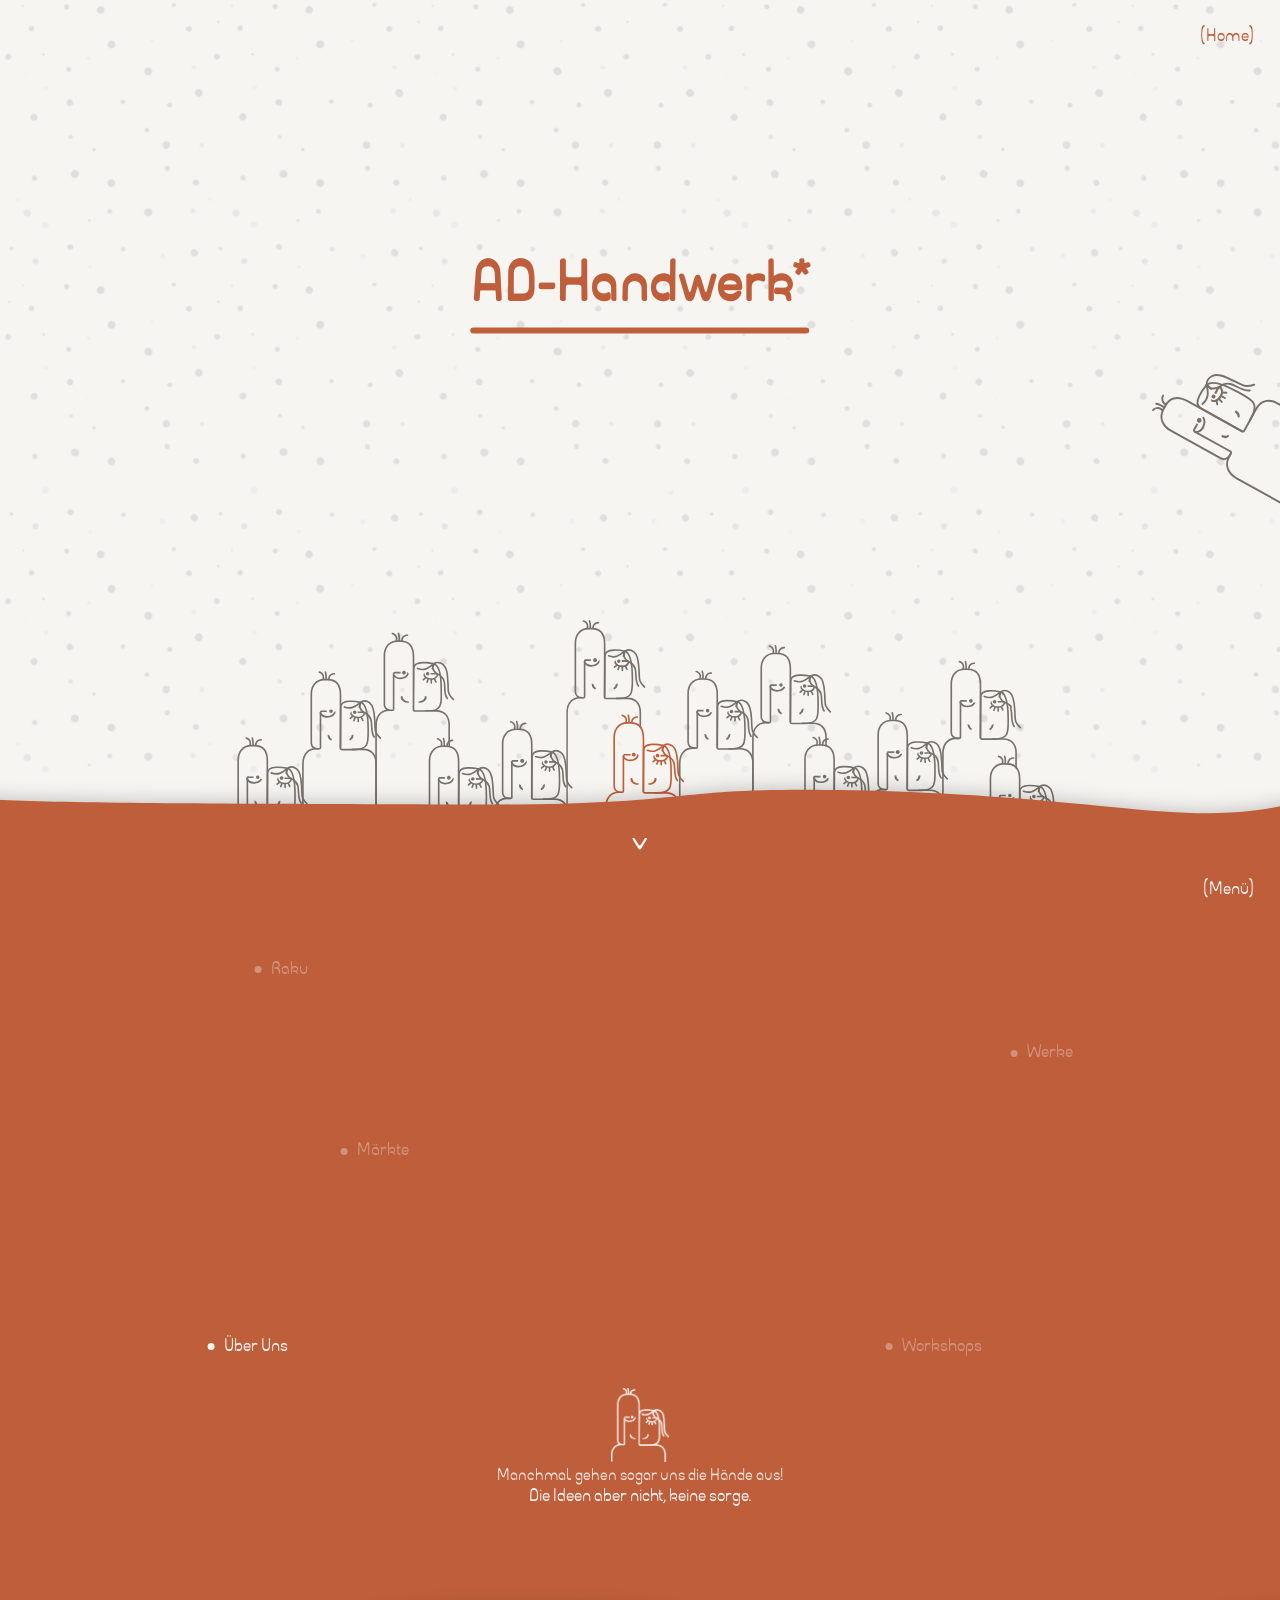
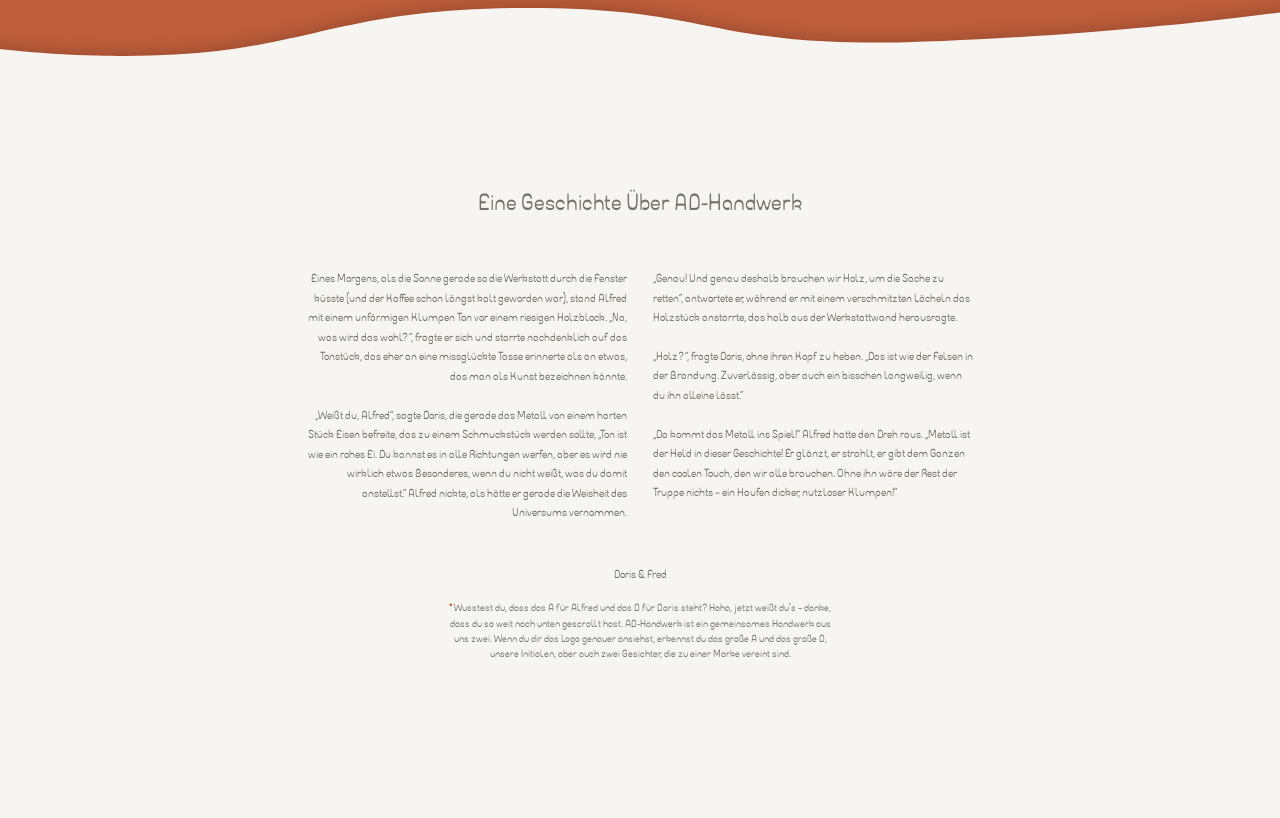
==== index.html @ 75bab9c9 "Add files via upload" ====
<!DOCTYPE html>
<html lang="de">
<head>
  <meta charset="UTF-8" />
  <meta name="viewport" content="width=device-width, initial-scale=1.0" />
  <title>AD-Handwerk</title>
  <link rel="stylesheet" href="css/style.css" />
  <script src="js/seitenuebergang.js"></script>
</head>
<body>

  <div class="dots"></div>

  <!-- ── Intro Animation ── -->
  <div id="intro" style="display:none">
    <div class="intro-wrap">
      <img class="intro-logo" src="media/ad_logo-ohne-schrift.png" alt="AD Logo" />
      <span class="intro-text">handwerk</span>
    </div>
  </div>

  <!-- ── Home Logo Gimmick ── -->
  <img src="media/ad_logo-animation-home.svg" alt="" class="home-logo-gimmick" />

  <!-- ── Startseite ── -->
  <div id="start" style="opacity:1;animation:none">
    <span class="start-nav-home">(Home)</span>
    <div class="start-title-wrap">
      <h1>AD-Handwerk*</h1>
      <div class="start-title-line"></div>
    </div>

    <!-- Terracotta Fläche -->
    <div class="home-klickmich-wrap">
      <span class="home-klickmich-label">Klick mich!</span>
      <img src="media/ad_grafik_burger_klick-mich.svg" alt="" class="home-klickmich" id="klickmich" />
    </div>

    <!-- ── Popup Blase ── -->
    <div class="home-popup" id="homePopup">
      <button class="home-popup-close" id="homePopupClose"><img src="media/ad_burger-menu-hover-circle.svg" alt="" class="back-hover-circle" /><img src="media/ad_button_close_kreuz.svg" alt="Schließen" /></button>
      <a href="media/Frankenmarkter_Adventmarkt_2026_Flyer.pdf" class="home-popup-link" target="_blank" rel="noopener" title="Einladungs-Flyer öffnen (PDF, 3,5 MB, neuer Tab)" aria-label="Nächster Markt, 27. bis 29. November 2026: Einladungs-Flyer als PDF in neuem Tab öffnen">
        <img src="media/ad_popup_blase_beige.svg" alt="" class="home-popup-blase" />
        <span class="home-popup-text">Juhu … nächster Markt!<br><span class="home-popup-date">27.–29. November 2026</span></span>
      </a>
    </div>

    <div class="start-surface">
      <div class="home-animation" id="homeAnimation">
        <img src="media/ad_home-animation_bewegung_links.svg" alt="" class="home-frame home-anim-links" loading="lazy" />
        <img src="media/ad_home-animation_still.svg" alt="" class="home-frame home-anim-still" loading="lazy" />
        <img src="media/ad_home-animation_bewegung_rechts.svg" alt="" class="home-frame home-anim-rechts" loading="lazy" />
      </div>
      <svg viewBox="-238.7 0 2201.4 1689.4" preserveAspectRatio="xMidYMax slice" xmlns="http://www.w3.org/2000/svg">
        <path d="M1859.33 1643.51C1802.07 1674.02 1783.36 1646.43 1533.49 1643.51C1275.14 1640.48 1336.75 1641.45 1072.52 1641.39C846.166 1641.34 851.464 1620.02 609.523 1622.7C431.181 1624.67 167.107 1653.37 167.107 1653.37C-57.5187 1664.56 -175.74 1686.62 -213.73 1641.39C-228.279 1624.07 -201.76 656.225 -192.203 603.623C-192.203 603.623 -180.03 536.622 -164.208 384.117C-149.319 240.611 -140.905 159.513 -158.609 115.11C-160.754 109.729 -170.194 87.5545 -160.008 63.1785C-158.059 58.5126 -149.992 39.2072 -128.295 28.9036C-96.4205 13.7669 -52.0489 26.0921 -41.0279 28.9036C-4.57553 38.2031 209.571 38.9116 637.863 40.3286C953.483 41.373 885.451 15.9268 1143.96 21.4986C1498.17 29.1328 1584.47 76.0105 1738.08 36.1743C1764.77 29.2543 1838.63 8.00976 1880.86 33.0585C1915.82 53.7957 1912.61 96.4752 1911.66 111.995C1896.23 363.894 2018.33 1558.8 1859.33 1643.51Z" fill="#BF5E3B"/>
      </svg>

    </div>

    <!-- Scroll-Pfeil -->
    <div class="scroll-arrow">
      <img src="media/ad_burger-menu-feil-grafik.svg" alt="" />
    </div>

    <!-- Menü Label -->
    <span class="start-nav-menu">(Menü)</span>

    <!-- Burger Menu Grafik auf Terracotta -->
    <div class="start-menu-grafik">
      <picture>
        <source media="(max-width: 768px)" srcset="media/ad_mobile_burger-menu-grafik.svg" />
        <img src="media/ad_burger-menu-grafik.svg" alt="" />
      </picture>
      <a class="menu-item menu-item-aus mi-raku" aria-disabled="true" style="left:12.7%;top:22.5%"><img class="menu-hover-circle" style="width:7vw!important;height:7vw!important" src="media/ad_burger-menu-hover-circle.svg" alt=""/><span class="menu-dot"></span>Raku</a>
      <a class="menu-item menu-item-aus mi-maerkte" aria-disabled="true" style="left:20.9%;top:58.5%"><img class="menu-hover-circle" style="width:9vw!important;height:9vw!important" src="media/ad_burger-menu-hover-circle.svg" alt=""/><span class="menu-dot"></span>Märkte</a>
      <a href="ueber-uns.html" class="menu-item menu-item-page mi-ueber" style="left:8.2%;top:97.3%"><img class="menu-hover-circle" style="width:10vw!important;height:10vw!important" src="media/ad_burger-menu-hover-circle.svg" alt=""/><span class="menu-dot"></span>Über Uns</a>
      <a class="menu-item menu-item-aus mi-werke" aria-disabled="true" style="left:84.7%;top:39.1%"><img class="menu-hover-circle" style="width:8.5vw!important;height:8.5vw!important" src="media/ad_burger-menu-hover-circle.svg" alt=""/><span class="menu-dot"></span>Werke</a>
      <a class="menu-item menu-item-aus mi-workshops" aria-disabled="true" style="left:72.8%;top:97.3%"><img class="menu-hover-circle" style="width:11vw!important;height:11vw!important" src="media/ad_burger-menu-hover-circle.svg" alt=""/><span class="menu-dot"></span>Workshops</a>
    </div>

    <!-- Logo + Text unter Grafik -->
    <div class="start-terra-text">
      <img class="start-terra-logo" src="media/ad_logo-ohne-schrift.png" alt="" />
      <p class="start-terra-sub">Manchmal gehen sogar uns die Hände aus!</p>
      <p class="start-terra-main">Die Ideen aber nicht, keine sorge.</p>
    </div>

    <!-- Scroll-Pfeil Beige -->
    <div class="scroll-arrow scroll-arrow-beige">
      <img src="media/ad_burger-menu-feil-grafik.svg" alt="" />
    </div>

    <!-- Storyboard Label -->
    <span class="start-nav-storyboard">(Storyboard)</span>

    <!-- Storyboard Inhalt -->
    <div class="start-storyboard">
      <h2 class="storyboard-title">Eine Geschichte<br class="mobile-br"> Über AD-Handwerk</h2>
      <div class="storyboard-columns">
        <div class="storyboard-col">
          <p>Eines Morgens, als die Sonne gerade so die Werkstatt durch die Fenster küsste (und der Kaffee schon längst kalt geworden war), stand Alfred mit einem unförmigen Klumpen Ton vor einem riesigen Holzblock. „Na, was wird das wohl?“, fragte er sich und starrte nachdenklich auf das Tonstück, das eher an eine missglückte Tasse erinnerte als an etwas, das man als Kunst bezeichnen könnte.</p>
          <p>„Weißt du, Alfred“, sagte Doris, die gerade das Metall von einem harten Stück Eisen befreite, das zu einem Schmuckstück werden sollte, „Ton ist wie ein rohes Ei. Du kannst es in alle Richtungen werfen, aber es wird nie wirklich etwas Besonderes, wenn du nicht weißt, was du damit anstellst.“ Alfred nickte, als hätte er gerade die Weisheit des Universums vernommen.</p>
        </div>
        <div class="storyboard-col">
          <p>„Genau! Und genau deshalb brauchen wir Holz, um die Sache zu retten“, antwortete er, während er mit einem verschmitzten Lächeln das Holzstück anstarrte, das halb aus der Werkstattwand herausragte.</p>
          <p>„Holz?“, fragte Doris, ohne ihren Kopf zu heben. „Das ist wie der Felsen in der Brandung. Zuverlässig, aber auch ein bisschen langweilig, wenn du ihn alleine lässt.“</p>
          <p>„Da kommt das Metall ins Spiel!“ Alfred hatte den Dreh raus. „Metall ist der Held in dieser Geschichte! Er glänzt, er strahlt, er gibt dem Ganzen den coolen Touch, den wir alle brauchen. Ohne ihn wäre der Rest der Truppe nichts – ein Haufen dicker, nutzloser Klumpen!“</p>
        </div>
      </div>
      <p class="storyboard-signature">Doris &amp; Fred</p>
      <p class="storyboard-fussnote"><span class="fussnote-stern">*</span> Wusstest du, dass das A für Alfred und das D für Doris steht? Haha, jetzt weißt du’s – danke, dass du so weit nach unten gescrollt hast. AD-Handwerk ist ein gemeinsames Handwerk aus uns zwei. Wenn du dir das Logo genauer ansiehst, erkennst du das große A und das große D, unsere Initialen, aber auch zwei Gesichter, die zu einer Marke vereint sind.</p>
    </div>

    <!-- Beige Fläche -->
    <div class="start-surface-beige">
      <svg viewBox="-501 0 2336 1508" preserveAspectRatio="xMidYMin slice" xmlns="http://www.w3.org/2000/svg">
        <path d="M-396.422 90.589C-335.605 17.6961 -307.98 83.5997 -42.6003 90.589C231.788 97.8158 242.047 28.4093 522.671 28.5512C763.075 28.6732 757.448 79.6102 1014.4 73.2183C1203.81 68.5064 1405.39 45.9219 1405.39 45.9219C1643.96 19.193 1764.95 -12.4248 1805.3 95.6434C1820.75 137.03 1815.45 174.996 1805.3 300.674L1775.57 1488L-429.127 1475.27C-429.127 1475.27 -565.28 292.976 -396.422 90.589Z" fill="#F7F5F2"/>
      </svg>
    </div>
  </div><!-- end #start -->

  <div id="impressum">
    <div class="impressum-content">
      <picture>
        <source media="(max-width: 768px)" srcset="media/ad_impressum-menu-background_beige.svg" />
        <img class="impressum-bg" src="media/ad_impressum-menu-background_ohne-filter.svg" alt="" />
      </picture>
      <button class="impressum-toggle" id="impressumToggle">
        <img src="media/ad_button_more_punkte.svg" alt="Mehr" />
      </button>

      <!-- Stufe 1: Nav-Links -->
      <div class="impressum-inner impressum-nav-view">
        <button class="impressum-close" id="impressumClose"><img src="media/ad_burger-menu-hover-circle.svg" alt="" class="back-hover-circle" /><img src="media/ad_button_close_kreuz.svg" alt="Schließen" /></button>
        <nav class="impressum-nav">
          <a href="#" id="openKontakt">Kontakt</a>
          <span class="impressum-sep">|</span>
          <a href="#" id="openImpressum">Impressum</a>
          <span class="impressum-sep">|</span>
          <a href="#" id="openRechtliches">Rechtliches</a>
        </nav>
      </div>

      <!-- Stufe 2: Vollständiges Impressum -->
      <div class="impressum-inner impressum-full-view" id="impressumFull">
        <div class="impressum-header">
          <button class="impressum-back" id="impressumBack2"><img src="media/ad_burger-menu-hover-circle.svg" alt="" class="back-hover-circle" /><img src="media/ad_button_back_pfeil.svg" alt="Zurück" /></button>
          <button class="impressum-close" id="impressumClose2"><img src="media/ad_burger-menu-hover-circle.svg" alt="" class="back-hover-circle" /><img src="media/ad_button_close_kreuz.svg" alt="Schließen" /></button>
        </div>
        <h3 class="impressum-heading">Impressum</h3>
        <div class="impressum-body">
          <p>AD-Handwerk</p>
          <p>Alfred Holzleitner<br>Kleingewerbe (freies Gewerbe)<br>Gewerbe: Handelsgewerbe mit Ausnahme der reglementierten Handelsgewerbe und Handelsagent</p>
          <p>Baumgarten 6, 4644 Scharnstein, Österreich<br>Telefon: +43 664 6112570<br>E-Mail: office@ad-handwerk.at<br>Website: www.ad-handwerk.at</p>
          <p>Mitglied der Wirtschaftskammer Oberösterreich<br>Gewerbebehörde: Bezirkshauptmannschaft Vöcklabruck<br>Anwendbare Rechtsvorschriften: Gewerbeordnung, einsehbar unter www.ris.bka.gv.at<br>Verantwortlich für den Inhalt: Alfred Holzleitner<br>Umsatzsteuerfrei aufgrund der Kleinunternehmerregelung (§ 6 Abs. 1 Z 27 UStG)</p>
          <p><strong>Offenlegung nach § 25 Mediengesetz</strong><br>Medieninhaber und Herausgeber: Alfred Holzleitner, Baumgarten 6, 4644 Scharnstein<br>Unternehmensgegenstand: Handelsgewerbe mit Ausnahme der reglementierten Handelsgewerbe und Handelsagent<br>Grundlegende Richtung: Information über das Angebot von AD-Handwerk (Objekte, Märkte und Termine)</p>
          <p><strong>Haftung für Links</strong><br>Diese Website enthält Links zu externen Seiten (zum Beispiel Google Maps oder Veranstalter von Märkten). Auf deren Inhalte haben wir keinen Einfluss und übernehmen dafür keine Verantwortung. Bei Bekanntwerden von Rechtsverletzungen entfernen wir solche Links umgehend.</p>
          <p>Grafik &amp; Design: Moritz Holzleitner<br>Umsetzung &amp; Web-Interface: Moritz Holzleitner<br>Schrift: AD-Unghia von Moritz Holzleitner</p>
          <p>© AD-Handwerk. Alle Rechte vorbehalten. Download, Weitergabe und Vervielfältigung der Inhalte, Grafiken und Schriften nur mit ausdrücklicher schriftlicher Genehmigung.</p>
        </div>
      </div>

      <!-- Stufe 4: Kontakt -->
      <div class="impressum-inner impressum-kontakt-view">
        <div class="impressum-header">
          <button class="impressum-back" id="impressumBack4"><img src="media/ad_burger-menu-hover-circle.svg" alt="" class="back-hover-circle" /><img src="media/ad_button_back_pfeil.svg" alt="Zurück" /></button>
          <button class="impressum-close" id="impressumClose4"><img src="media/ad_burger-menu-hover-circle.svg" alt="" class="back-hover-circle" /><img src="media/ad_button_close_kreuz.svg" alt="Schließen" /></button>
        </div>
        <h3 class="impressum-heading">Kontakt</h3>
        <div class="impressum-body">
          <p>Du hast ein Auge auf unsere Objekte geworfen, möchtest etwas kaufen oder ein persönliches Unikat in Auftrag geben?</p>
          <p>Melde dich gerne per E-Mail oder Telefon bei uns. Wenn du persönlich vorbeikommen möchtest, vereinbare bitte vorab einen Termin mit uns. Alle nötigen Kontakt- und Standortinfos findest du direkt hier drunter.</p>
          <a href="mailto:office@ad-handwerk.at" class="kontakt-btn">office@ad-handwerk.at</a>
          <a href="tel:+436646112570" class="kontakt-btn">+43 664 6112570</a>
          <a href="https://maps.google.com/?q=Baumgarten+6,+4644+Scharnstein" target="_blank" class="kontakt-btn">Baumgarten 6, 4644 Scharnstein</a>
          <p>Wir freuen uns von dir zu hören.</p>
        </div>
      </div>

      <!-- Stufe 3: Rechtliches -->
      <div class="impressum-inner impressum-rechtliches-view" id="impressumRechtliches">
        <div class="impressum-header">
          <button class="impressum-back" id="impressumBack3"><img src="media/ad_burger-menu-hover-circle.svg" alt="" class="back-hover-circle" /><img src="media/ad_button_back_pfeil.svg" alt="Zurück" /></button>
          <button class="impressum-close" id="impressumClose3"><img src="media/ad_burger-menu-hover-circle.svg" alt="" class="back-hover-circle" /><img src="media/ad_button_close_kreuz.svg" alt="Schließen" /></button>
        </div>
        <h3 class="impressum-heading">Rechtliches</h3>
        <div class="impressum-body">
          <p><strong>1. Verantwortlicher</strong><br>Verantwortlich für die Verarbeitung deiner Daten auf dieser Website ist Alfred Holzleitner (AD-Handwerk), Baumgarten 6, 4644 Scharnstein, Österreich, E-Mail: office@ad-handwerk.at, Telefon: +43 664 6112570.</p>
          <p><strong>2. Allgemeines</strong><br>Der Schutz deiner persönlichen Daten ist uns ein Anliegen. Wir verarbeiten deine Daten ausschließlich auf Grundlage der gesetzlichen Bestimmungen (DSGVO, Datenschutzgesetz, Telekommunikationsgesetz 2021).</p>
          <p><strong>3. Kontakt mit uns</strong><br>Wenn du per E-Mail oder Telefon Kontakt mit uns aufnimmst, verarbeiten wir deine Angaben (zum Beispiel Name, Kontaktdaten und den Inhalt deiner Nachricht), um deine Anfrage zu beantworten und für mögliche Anschlussfragen. Rechtsgrundlage sind die Anbahnung und Erfüllung eines Vertrags (Art. 6 Abs. 1 lit. b DSGVO) sowie unser berechtigtes Interesse an einer Beantwortung (Art. 6 Abs. 1 lit. f DSGVO). Wir speichern die Daten, solange es zur Bearbeitung nötig ist, und darüber hinaus nur, soweit gesetzliche Aufbewahrungsfristen es verlangen. Wir geben deine Daten nicht weiter. Das E-Mail-Postfach betreibt die helloly GmbH, Rainerstraße 25, 4020 Linz, Österreich, als unser technischer Dienstleister.</p>
          <p><strong>4. Zugriffsdaten und Hosting</strong><br>Diese Website wird über GitHub Pages bereitgestellt (GitHub, Inc., 88 Colin P. Kelly Jr. Street, San Francisco, CA 94107, USA). Beim Aufruf der Website werden technisch bedingt Zugriffsdaten wie IP-Adresse, Datum und Uhrzeit, aufgerufene Seite und Browsertyp verarbeitet. Das dient dem sicheren und stabilen Betrieb der Website (berechtigtes Interesse, Art. 6 Abs. 1 lit. f DSGVO). Dabei können Daten in die USA übermittelt werden. Grundlage dafür sind die Datenschutzvereinbarungen von GitHub (Angemessenheitsbeschluss der EU-Kommission zum EU-US Data Privacy Framework beziehungsweise Standardvertragsklauseln). Domain und DNS-Dienst stellt die helloly GmbH, Linz, bereit.</p>
          <p><strong>5. Keine Cookies, kein Tracking</strong><br>Unsere Website verwendet keine Cookies und keine externen Analyse-, Werbe- oder Schriftdienste. Für den Seitenübergang wird kurzzeitig ein technisch notwendiger Wert im Browser (sessionStorage) abgelegt. Er enthält keine personenbezogenen Daten und wird beim Schließen des Tabs gelöscht.</p>
          <p><strong>6. Externe Links</strong><br>Wenn du auf einen Link zu einer externen Seite klickst (zum Beispiel Google Maps), verlässt du unsere Website. Für die Datenverarbeitung dort ist der jeweilige Anbieter verantwortlich.</p>
          <p><strong>7. Deine Rechte</strong><br>Dir stehen die Rechte auf Auskunft, Berichtigung, Löschung, Einschränkung der Verarbeitung, Datenübertragbarkeit, Widerspruch und, falls du eine Einwilligung erteilt hast, Widerruf zu. Bei Anliegen wende dich bitte an office@ad-handwerk.at. Außerdem hast du das Recht, dich bei der Datenschutzbehörde zu beschweren: Österreichische Datenschutzbehörde, Barichgasse 40–42, 1030 Wien, dsb@dsb.gv.at, www.dsb.gv.at.</p>
          <p>Stand: November 2026</p>
        </div>
      </div>
    </div>
  </div>

  <!-- ── 404 Overlay ── -->
  <div id="not-found-overlay">
    <div class="not-found-close-wrap">
      <button id="notFoundClose"><img src="media/ad_burger-menu-hover-circle.svg" alt="" class="back-hover-circle" /><img src="media/ad_button_close_kreuz.svg" alt="Schließen" /></button>
      <span class="not-found-close-label">Schließen</span>
    </div>
    <span class="not-found-nav-label">(404)</span>
    <div class="not-found-graphic-wrap">
      <img src="media/ad_logo-ohne-schrift.png" alt="AD Logo" class="not-found-graphic" />
      <span class="not-found-wordswap" id="notFoundWord">handwerk</span>
    </div>
    <p class="not-found-label">Diese Seite ist noch in Arbeit.</p>
    <p class="not-found-sub">Wie unsere Keramik braucht auch Gutes im Web manchmal etwas Zeit.<br>Wir formen, feilen und gestalten – bald ist alles bereit.</p>
  </div>

  <script src="js/main.js" defer></script>
</body>
</html>
---- css/style.css ----
@font-face {
  font-family: 'AD-Unghia';
  src: url('../fonts/AD-Unghia-Regular.otf') format('opentype');
  font-weight: 400;
}

:root {
  --beige: #F7F5F2;
  --terra: #BF5E3B;
  --braun: #34363a;
  --taupe: #77716b;
}

*, *::before, *::after { box-sizing: border-box; margin: 0; padding: 0; }

html {
  overflow-x: clip;
  scrollbar-width: none;
}

html::-webkit-scrollbar {
  display: none;
}

html, body {
  width: 100%;
  touch-action: pan-y;
  background: var(--beige);
  font-family: 'AD-Unghia', sans-serif;
}

body {
  overflow-x: clip;
}


/* ══════════ DOT BACKGROUND ══════════ */

.dots {
  position: absolute;
  top: -60px;
  left: -60px;
  right: -60px;
  height: calc(var(--terra-top) + 60px);
  background-image: url('../media/ad_point-background_4K-transparent.png');
  background-size: 50%;
  background-repeat: repeat;
  opacity: 0.3;
  pointer-events: none;
  z-index: 0;
}


/* ══════════ HOME LOGO GIMMICK ══════════ */

.home-logo-gimmick {
  position: absolute;
  top: calc(-2vw + 400px);
  right: -4vw;
  width: clamp(120px, 14vw, 245px);
  height: auto;
  z-index: 50;
  pointer-events: none;
  cursor: default;
  transform-origin: right center;
  animation: logo-wiggle 5s ease-in-out infinite;
  transition: opacity 0.4s ease, transform 0.4s ease;
}

.home-logo-gimmick.hidden {
  opacity: 0;
  pointer-events: none;
}

@keyframes logo-wiggle {
  0%   { transform: rotate(0deg); }
  10%  { transform: rotate(-2deg); }
  20%  { transform: rotate(0deg); }
  100% { transform: rotate(0deg); }
}


/* ══════════ INTRO ══════════ */

#intro {
  position: fixed;
  inset: 0;
  z-index: 10;
  display: flex;
  align-items: center;
  justify-content: center;
  pointer-events: none;
  animation: intro-fade 0.4s ease 3.3s forwards;
}

@keyframes intro-fade { to { opacity: 0; pointer-events: none; } }

.intro-wrap {
  position: relative;
  display: inline-block;
  animation: wrap-out 0.75s cubic-bezier(0.55, 0, 1, 0.45) 2.4s forwards;
}

@keyframes wrap-out { to { transform: translateY(60vh); opacity: 0; } }

.intro-logo {
  display: block;
  width: clamp(70px, 8vw, 110px);
  filter: brightness(0) saturate(100%) invert(40%) sepia(50%) saturate(700%) hue-rotate(338deg) brightness(95%);
  transform: translate(3px, -110vh);
  animation: logo-in 0.9s cubic-bezier(0.22, 1, 0.36, 1) 0.1s forwards;
}

@keyframes logo-in { to { transform: translate(3px, 0); } }

.intro-text {
  position: absolute;
  bottom: calc(-2% - 2px);
  left: 0;
  right: 0;
  text-align: center;
  transform: translateY(110vh);
  white-space: nowrap;
  font-family: 'AD-Unghia', sans-serif;
  font-size: clamp(0.9rem, 1.9vw, 1.4rem);
  color: var(--terra);
  letter-spacing: -0.025em;
  animation: text-in 0.9s cubic-bezier(0.22, 1, 0.36, 1) 0.1s forwards;
}

@keyframes text-in { to { transform: translateY(0); } }


/* ══════════ STARTSEITE ══════════ */

#start {
  position: relative;
  z-index: 5;
  opacity: 0;
  min-height: 220vw;
  touch-action: pan-y;
  animation: start-in 0.8s ease 3.0s forwards;
}

@keyframes start-in { to { opacity: 1; } }

.start-nav-home {
  position: absolute;
  top: 2vw;
  right: 2vw;
  font-family: 'AD-Unghia', sans-serif;
  font-size: 1.4vw;
  color: var(--terra);
  text-decoration: none;
  letter-spacing: 0.01em;
  pointer-events: none;
}

.start-nav-menu {
  position: absolute;
  top: calc(var(--terra-top) + 9vw - 10px);
  right: 2vw;
  font-family: 'AD-Unghia', sans-serif;
  font-size: 1.4vw;
  color: #F7F5F2;
  letter-spacing: 0.01em;
  z-index: 5;
  cursor: pointer;
}

.start-title-wrap {
  position: absolute;
  top: var(--title-top);
  left: 50%;
  transform: translate(-50%, -50%);
  text-align: center;
}

.start-title-wrap h1 {
  font-family: 'AD-Unghia', sans-serif;
  font-size: clamp(1.8rem, 5vw, 3.5rem);
  color: var(--terra);
  letter-spacing: 0.02em;
  white-space: nowrap;
}

.start-title-line {
  margin-top: 6px;
  height: 6px;
  background: var(--terra);
  width: 100%;
  border-radius: 999px;
}

/* ── Figuren-Animation ── */

.home-animation {
  position: absolute;
  bottom: calc(96% - 88px);
  left: calc(52% - 2.2vw);
  transform: translateX(-50%);
  width: clamp(50%, 55vw, 65%);
  pointer-events: none;
  z-index: 1;
}

.home-frame {
  position: absolute;
  bottom: 0;
  left: 0;
  width: 100%;
  height: auto;
  pointer-events: none;
}

.home-anim-still {
  position: relative;
  display: block;
}

.home-anim-links {
  animation: anim-links 12s linear infinite;
}

.home-anim-rechts {
  animation: anim-rechts 12s linear infinite;
}

@keyframes anim-links {
  0%    { transform: translateY(0); animation-timing-function: cubic-bezier(0.34, 1.8, 0.64, 1); }
  3%    { transform: translateY(-2%); animation-timing-function: linear; }
  50%   { transform: translateY(-2%); animation-timing-function: cubic-bezier(0.34, 1.8, 0.64, 1); }
  53%   { transform: translateY(0); animation-timing-function: linear; }
  100%  { transform: translateY(0); }
}

@keyframes anim-rechts {
  0%    { transform: translateY(0); animation-timing-function: linear; }
  25%   { transform: translateY(0); animation-timing-function: cubic-bezier(0.34, 1.8, 0.64, 1); }
  28%   { transform: translateY(2%); animation-timing-function: linear; }
  75%   { transform: translateY(2%); animation-timing-function: cubic-bezier(0.34, 1.8, 0.64, 1); }
  78%   { transform: translateY(0); animation-timing-function: linear; }
  100%  { transform: translateY(0); }
}

.home-popup {
  position: fixed;
  top: -3vw;
  left: 2vw;
  z-index: 10;
  opacity: 0;
  transform: translateY(-30px);
  transition: opacity 0.5s ease, transform 0.5s cubic-bezier(0.22, 1, 0.36, 1);
  pointer-events: none;
}

.home-popup.visible {
  opacity: 1;
  transform: translateY(0);
  pointer-events: all;
}

.home-popup-link {
  display: block;
  text-decoration: none;
  cursor: pointer;
}

.home-popup-blase {
  width: clamp(220px, 24.2vw, 418px);
  display: block;
  filter: drop-shadow(4px 6px 12px rgba(0,0,0,0.15));
}

.home-popup-text {
  position: absolute;
  top: calc(62% + 5px);
  left: calc(42% - 5px);
  width: 56%;
  font-family: 'AD-Unghia', sans-serif;
  font-size: 1vw;
  color: var(--taupe);
  line-height: 1.4;
  transition: opacity 0.2s ease;
}

.home-popup-link:hover .home-popup-date {
  text-decoration: underline;
  animation: pop 0.3s ease;
}

.home-popup-close {
  position: absolute;
  z-index: 2;
  top: 84%;
  left: 12%;
  right: auto;
  background: none;
  border: none;
  cursor: pointer;
  padding: 0.8vw;
  border-radius: 50%;
  display: flex;
  align-items: center;
  justify-content: center;
  transition: background 0.25s ease;
}

.home-popup-close img {
  width: clamp(10px, 0.8vw, 16px);
  height: auto;
  filter: invert(46%) sepia(8%) saturate(372%) hue-rotate(340deg) brightness(95%) contrast(87%);
  transition: filter 0.3s ease;
}

.home-popup.on-terra .home-popup-close img {
  filter: brightness(0) invert(1);
}


.home-popup-close:hover {
  background: var(--taupe);
  animation: pop 0.3s ease;
}

.home-popup-close:hover img {
  filter: brightness(0) invert(1);
}

.home-klickmich-wrap {
  position: absolute;
  top: calc(var(--terra-top) - 12vw);
  left: calc(50% - 4.75vw);
  transform: translateX(-50%);
  display: flex;
  align-items: center;
  gap: 0.8vw;
  z-index: 2;
  pointer-events: all;
  cursor: pointer;
  transition: transform 0.4s cubic-bezier(0.22, 1, 0.36, 1);
}

.home-klickmich-wrap:hover {
  transform: translateX(-50%) translateY(-20px);
  transition: transform 0.5s cubic-bezier(0.34, 1.8, 0.64, 1);
}

.home-klickmich {
  width: 9.2vw;
  height: auto;
  display: block;
}

.home-klickmich-label {
  background: var(--beige);
  color: var(--terra);
  font-family: 'AD-Unghia', sans-serif;
  font-size: 1vw;
  padding: 0.4vw 1vw;
  border-radius: 999px;
  white-space: nowrap;
  opacity: 0;
  transform: translateX(10px);
  transition: opacity 0.3s ease, transform 0.3s ease;
  pointer-events: none;
  align-self: flex-start;
  margin-top: 1.5vw;
}

.home-klickmich-wrap:hover .home-klickmich-label {
  opacity: 1;
  transform: translateX(0);
}


/* terracotta: top wave just peeks at bottom of first viewport */
.start-surface {
  position: absolute;
  top: var(--terra-top);
  left: 50%;
  transform: translateX(-50%);
  width: 130%;
  pointer-events: none;
  z-index: 3;
}

.start-surface > svg {
  display: block;
  width: 100%;
  height: auto;
  position: relative;
  z-index: 1;
  filter: drop-shadow(0 0 10px rgba(0,0,0,0.25));
}

/* ── Scroll-Pfeil ── */

/* ── Back button hover circle ── */
.back-hover-circle {
  position: absolute;
  top: 50%;
  left: 50%;
  transform: translate(-50%, -50%) scale(0);
  width: clamp(28px, 2.2vw, 40px) !important;
  height: clamp(28px, 2.2vw, 40px) !important;
  pointer-events: none;
  opacity: 0;
  transition: transform 0.3s cubic-bezier(0.34, 1.56, 0.64, 1), opacity 0.2s ease;
  z-index: 0;
}

.page-back-btn:hover .back-hover-circle,
.kalender-back:hover .back-hover-circle,
.scroll-prompt:hover .back-hover-circle,
.impressum-close:hover .back-hover-circle,
.impressum-back:hover .back-hover-circle,
.person-close:hover .back-hover-circle {
  transform: translate(-50%, -50%) scale(1);
  opacity: 1;
}

/* ── Shared scroll prompt (text + bouncing arrow) ── */
.scroll-prompt {
  display: inline-flex;
  flex-direction: column;
  align-items: center;
  gap: 0.8vw;
  text-decoration: none;
  cursor: pointer;
  color: var(--terra);
}

.scroll-prompt-text {
  font-family: 'AD-Unghia', sans-serif;
  font-size: clamp(13px, 1.4vw, 22px);
  white-space: nowrap;
  text-align: center;
}

.scroll-prompt-arrow {
  display: block;
  width: auto;
  height: clamp(10px, 0.8vw, 16px);
  filter: brightness(0) saturate(100%) invert(40%) sepia(50%) saturate(700%) hue-rotate(338deg) brightness(95%);
  animation: arrow-bounce 1.8s ease-in-out infinite;
}

.scroll-arrow {
  position: absolute;
  top: calc(var(--terra-top) + 5vw);
  left: 50%;
  transform: translateX(-50%);
  width: clamp(14px, 1.2vw, 24px);
  cursor: pointer;
  z-index: 5;
  animation: arrow-bounce 1.8s ease-in-out infinite;
}

.scroll-arrow img {
  display: block;
  width: 100%;
  height: auto;
}

@keyframes arrow-bounce {
  0%   { transform: translateX(-50%) translateY(0); }
  50%  { transform: translateX(-50%) translateY(8px); }
  100% { transform: translateX(-50%) translateY(0); }
}


.scroll-arrow-beige {
  top: calc(var(--beige-top) + 3.5vw);
  filter: brightness(0) saturate(100%) invert(40%) sepia(50%) saturate(700%) hue-rotate(338deg) brightness(95%);
}

/* ── Burger Menu Grafik ── */

.start-menu-grafik {
  position: absolute;
  top: calc(var(--terra-top) + 4vw + 20px);
  left: 50%;
  transform: translateX(calc(-50% + 0.5vw));
  width: 82vw;
  aspect-ratio: 1588 / 763;
  z-index: 5;
  pointer-events: none;
}

.start-menu-grafik > img {
  pointer-events: none;
}

.menu-item {
  position: absolute;
  display: flex;
  align-items: center;
  gap: 0.5em;
  pointer-events: all;
  font-family: 'AD-Unghia', sans-serif;
  font-size: 1.4vw;
  color: #F7F5F2;
  white-space: nowrap;
  cursor: pointer;
  text-decoration: none;
  transition: color 0.3s ease;
  -webkit-tap-highlight-color: transparent;
}

.menu-item:hover {
  color: var(--terra);
}

.menu-hover-circle {
  position: absolute;
  top: 50%;
  left: 50%;
  transform: translate(-50%, -50%) scale(0);
  width: clamp(120px, 8vw, 180px) !important;
  height: clamp(120px, 8vw, 180px) !important;
  pointer-events: none;
  opacity: 0;
  transition: transform 0.3s cubic-bezier(0.34, 1.56, 0.64, 1), opacity 0.2s ease;
  z-index: -1;
}

.menu-item:hover .menu-hover-circle {
  transform: translate(-50%, -50%) scale(1);
  opacity: 1;
}

.menu-dot {
  display: inline-block;
  width: 7px;
  height: 7px;
  border-radius: 50%;
  background: currentColor;
  flex-shrink: 0;
  animation: dot-pulse 2s ease-in-out infinite;
}

.menu-item:hover .menu-dot {
  animation: none;
}

@keyframes dot-pulse {
  0%   { transform: scale(1);   filter: blur(0px); }
  50%  { transform: scale(1.6); filter: blur(2px); }
  100% { transform: scale(1);   filter: blur(0px); }
}

.start-menu-grafik img {
  display: block;
  width: 100%;
  height: auto;
}


/* ── Logo + Text auf Terracotta ── */

.start-terra-text {
  position: absolute;
  top: var(--text-top);
  left: 50%;
  transform: translateX(-50%);
  text-align: center;
  pointer-events: none;
  z-index: 4;
}

.start-terra-logo {
  display: block;
  width: 4.5vw;
  margin: 0 auto 0.4vw;
  filter: brightness(0) invert(1);
  opacity: 0.9;
}

.start-terra-sub {
  font-family: 'AD-Unghia', sans-serif;
  font-size: 1.3vw;
  color: #F7F5F2;
  opacity: 0.85;
  margin-bottom: 0;
  line-height: 1.1;
  white-space: nowrap;
}

.start-terra-main {
  font-family: 'AD-Unghia', sans-serif;
  font-size: 1.4vw;
  color: #F7F5F2;
  white-space: nowrap;
}


/* ── Impressum Overlay ── */

#impressum {
  position: fixed;
  bottom: 0;
  left: 50%;
  transform: translateX(-50%) translateY(100%);
  width: 115vw;
  z-index: 100;
  opacity: 0;
  pointer-events: none;
  transition: transform 0.6s cubic-bezier(0.22, 1, 0.36, 1), opacity 0s;
}

#impressum.visible {
  opacity: 1;
  pointer-events: all;
  animation: impressum-bounce 0.5s cubic-bezier(0.34, 1.56, 0.64, 1) forwards;
}

#impressum.visible.open,
#impressum.visible.full,
#impressum.visible.kontakt,
#impressum.visible.rechtliches {
  animation: impressum-open 0.55s cubic-bezier(0.22, 1, 0.36, 1) forwards;
}

@keyframes impressum-open {
  from { transform: translateX(-50%) translateY(100%); }
  to   { transform: translateX(-50%) translateY(0); }
}

@keyframes impressum-bounce {
  from { transform: translateX(-50%) translateY(100%); }
  to   { transform: translateX(-50%) translateY(calc(100% - var(--peek, 4vw))); }
}

.mobile-br { display: none; }

#impressum.open {
  transform: translateX(-50%) translateY(0);
}

.impressum-toggle {
  position: absolute;
  top: 18%;
  left: 50%;
  transform: translateX(-50%);
  background: none;
  border: none;
  cursor: pointer;
  padding: 0.4vw 1.2vw;
  border-radius: 999px;
  transition: all 0.25s ease;
  z-index: 2;
}

.impressum-toggle:hover {
  background: var(--beige);
  animation: pop-centered 0.3s ease;
}

.impressum-toggle:hover img {
  filter: brightness(0) saturate(100%) invert(40%) sepia(50%) saturate(700%) hue-rotate(338deg) brightness(95%);
}

.impressum-toggle img {
  display: block;
  width: clamp(20px, 1.6vw, 30px);
  margin: 0 auto;
}

#impressum.open .impressum-toggle { display: none; }

.impressum-nav-view .impressum-close,
.impressum-full-view .impressum-close {
  display: none;
}

#impressum.open .impressum-nav-view .impressum-close,
#impressum.full .impressum-full-view .impressum-close,
#impressum.rechtliches .impressum-rechtliches-view .impressum-close,
#impressum.kontakt .impressum-kontakt-view .impressum-close {
  display: block;
}

.impressum-content {
  position: relative;
  width: 100%;
  /* Schatten der Wellenkante soll oben überstehen (nicht abgeschnitten werden); unten wird wie bisher beschnitten */
  overflow: visible;
  clip-path: inset(-4vw 0 0 0);
  max-height: 12vw;
  transition: max-height 0.5s cubic-bezier(0.22, 1, 0.36, 1);
}

#impressum.full .impressum-content,
#impressum.rechtliches .impressum-content,
#impressum.kontakt .impressum-content { max-height: 42vw; }


.impressum-content picture { display: block; }

.impressum-bg {
  display: block;
  width: 100%;
  height: auto;
  /* Schatten per CSS statt als SVG-Filter: Safari rendert SVG-Filter im <img>
     nur in CSS-Pixel-Auflösung (verpixelt auf Retina). Wert ≈ Original
     (Weichzeichner 10 bei 1910 Breite) bei 115vw Bildbreite. */
  filter: drop-shadow(0 0 1.2vw rgba(0, 0, 0, 0.25));
}


.impressum-header {
  position: absolute;
  top: 4.5vw;
  left: 50%;
  transform: translateX(-50%);
  display: flex;
  gap: 0.5vw;
  z-index: 3;
}

.impressum-inner {
  position: absolute;
  top: 0;
  left: 0;
  right: 0;
  bottom: 0;
  display: flex;
  flex-direction: column;
  align-items: center;
  justify-content: center;
  gap: 1.5vw;
  padding-top: 3vw;
}

.impressum-close {
  position: relative;
  background: none;
  border: none;
  cursor: pointer;
  padding: 0.4vw;
  transition: background 0.25s ease;
  overflow: visible;
}

.impressum-close:hover {
  animation: pop 0.3s ease;
}

.impressum-close img {
  display: block;
  height: clamp(10px, 0.8vw, 16px);
  width: auto;
  transition: filter 0.25s ease;
}

.impressum-close:hover img:not(.back-hover-circle) {
  filter: brightness(0) saturate(100%) invert(40%) sepia(50%) saturate(700%) hue-rotate(338deg) brightness(95%);
}

.impressum-back {
  position: relative;
  background: none;
  border: none;
  cursor: pointer;
  padding: 0.4vw;
  border-radius: 50%;
  transition: all 0.25s ease;
}

.impressum-back:hover {
  background: none;   /* nur der Kreis mit Bounce, keine zweite Fläche darunter */
  animation: pop 0.3s ease;
}

.impressum-back img {
  display: block;
  height: clamp(10px, 0.8vw, 16px);
  width: auto;
  transition: filter 0.25s ease;
}

.impressum-back:hover img:not(.back-hover-circle) {
  filter: brightness(0) saturate(100%) invert(40%) sepia(50%) saturate(700%) hue-rotate(338deg) brightness(95%);
}

.impressum-nav {
  display: flex;
  align-items: center;
  gap: 1.2vw;
}

.impressum-nav a {
  font-family: 'AD-Unghia', sans-serif;
  font-size: 0.9vw;
  color: #F7F5F2;
  text-decoration: none;
  opacity: 0.9;
  transition: all 0.2s ease;
}

.impressum-nav a:hover {
  opacity: 1;
  text-decoration: underline;
  animation: pop 0.3s ease;
}

.impressum-sep {
  color: #F7F5F2;
  opacity: 0.6;
  font-size: 1.1vw;
}

/* Ansichten */
.impressum-nav-view,
.impressum-full-view,
.impressum-rechtliches-view,
.impressum-kontakt-view { display: none; }

#impressum.open .impressum-nav-view { display: flex; }

#impressum.full .impressum-nav-view        { display: none; }
#impressum.full .impressum-full-view       { display: flex; }

#impressum.rechtliches .impressum-nav-view         { display: none; }
#impressum.rechtliches .impressum-rechtliches-view { display: flex; }

#impressum.kontakt .impressum-nav-view       { display: none; }
#impressum.kontakt .impressum-kontakt-view   { display: flex; }


@keyframes pop {
  0% { transform: scale(1); }
  50% { transform: scale(1.05); }
  100% { transform: scale(1); }
}

@keyframes pop-centered {
  0% { transform: translateX(-50%) scale(1); }
  50% { transform: translateX(-50%) scale(1.05); }
  100% { transform: translateX(-50%) scale(1); }
}

.impressum-header { display: none; }

#impressum.full .impressum-header,
#impressum.rechtliches .impressum-header,
#impressum.kontakt .impressum-header { display: flex; }

.kontakt-btn {
  display: inline-block;
  color: #F7F5F2;
  font-family: 'AD-Unghia', sans-serif;
  font-size: 0.8vw;
  text-decoration: none;
  border: 1.2px solid #F7F5F2;
  border-radius: 999px;
  padding: 0.5vw 2vw;
  width: 16vw;
  text-align: center;
  transition: all 0.2s ease;
}

.kontakt-btn:hover {
  background: #F7F5F2;
  color: var(--terra);
  animation: pop 0.3s ease;
}

.impressum-heading {
  font-family: 'AD-Unghia', sans-serif;
  font-size: 1.6vw;
  color: #F7F5F2;
  font-weight: 400;
  margin-top: 2vw;
  margin-bottom: 1vw;
}

.impressum-body {
  display: flex;
  flex-direction: column;
  align-items: center;
  gap: 0.3vw;
  text-align: center;
  width: 26vw;
  margin-top: 2vw;
}

#impressum.full .impressum-body,
#impressum.rechtliches .impressum-body {
  width: 36vw;
  max-height: 22vw;
  overflow-y: auto;
  padding-right: 0.5vw;
  scrollbar-width: none;
}

#impressum.full .impressum-body::-webkit-scrollbar,
#impressum.rechtliches .impressum-body::-webkit-scrollbar {
  display: none;
}

.impressum-body p {
  font-family: 'AD-Unghia', sans-serif;
  font-size: 1vw;
  color: #F7F5F2;
  line-height: 1.7;
  opacity: 0.9;
}

.impressum-body p:last-of-type {
  margin-bottom: 0;
}

.impressum-kontakt-view .impressum-body p:first-of-type {
  margin-bottom: 1vw;
}

.impressum-kontakt-view .impressum-body p:nth-of-type(2) {
  margin-bottom: 2.5vw;
}

#impressum.kontakt .impressum-body p:last-of-type {
  font-size: 1vw;
  margin-top: 1.5vw;
  margin-bottom: 0;
}


/* ── Storyboard ── */

.start-nav-storyboard {
  position: absolute;
  top: calc(var(--beige-top) + 9vw - 10px);
  right: 2vw;
  font-family: 'AD-Unghia', sans-serif;
  font-size: 1.4vw;
  color: var(--taupe);
  letter-spacing: 0.01em;
  z-index: 3;
  pointer-events: none;
}

.start-storyboard {
  position: absolute;
  top: calc(var(--beige-top) + 16vw);
  left: 50%;
  transform: translateX(-50%);
  width: 52vw;
  z-index: 6;
  pointer-events: none;
}

.storyboard-title {
  font-family: 'AD-Unghia', sans-serif;
  font-size: calc(0.9vw * 2);
  color: var(--taupe);
  text-align: center;
  margin-bottom: 4vw;
  font-weight: 400;
}

.storyboard-columns {
  display: grid;
  grid-template-columns: 1fr 1fr;
  gap: 2vw;
}

.storyboard-col p {
  font-family: 'AD-Unghia', sans-serif;
  font-size: 0.9vw;
  color: var(--taupe);
  line-height: 1.7;
  margin-bottom: 1.5vw;
}

.storyboard-col:first-child p { text-align: right; }
.storyboard-col:last-child p  { text-align: left; }

.storyboard-signature {
  font-family: 'AD-Unghia', sans-serif;
  font-size: 0.9vw;
  color: var(--taupe);
  text-align: center;
  margin-top: 2vw;
}

/* Fußnote zum Sternchen: Easter Egg ganz unten in der Geschichte */
.storyboard-fussnote {
  font-family: 'AD-Unghia', sans-serif;
  font-size: 0.8vw;
  line-height: 1.5;
  color: var(--taupe);
  text-align: center;
  max-width: 30vw;
  margin: 1.6vw auto 0;
}
.fussnote-stern { color: var(--terra); font-weight: bold; }


/* beige: overlaps terracotta when scrolling */
.start-surface-beige {
  position: absolute;
  top: var(--beige-top);
  left: 50%;
  transform: translateX(-50%);
  width: 140%;
  height: 65vw;
  overflow: hidden;
  pointer-events: none;
  z-index: 5;
}

.start-surface-beige svg {
  display: block;
  width: 100%;
  height: auto;
  filter: drop-shadow(0 0 10px rgba(0,0,0,0.25));
}


/* ══════════ 404 OVERLAY ══════════ */

#not-found-overlay {
  position: fixed;
  inset: 0;
  background: var(--terra);
  z-index: 200;
  display: flex;
  flex-direction: column;
  align-items: center;
  justify-content: center;
  overflow: hidden;
  opacity: 0;
  pointer-events: none;
  /* unsichtbar = auch für Safaris Leistenfärbung nicht vorhanden */
  visibility: hidden;
  transition: opacity 0.5s ease, visibility 0s linear 0.5s;
}

#not-found-overlay.visible {
  opacity: 1;
  pointer-events: all;
  visibility: visible;
  transition: opacity 0.5s ease, visibility 0s;
}

#notFoundClose {
  background: none;
  border: none;
  cursor: pointer;
  padding: 0.8vw;
  border-radius: 50%;
  transition: background 0.25s ease;
  flex-shrink: 0;
}

#notFoundClose:hover {
  background: #F7F5F2;
}

#notFoundClose:hover img {
  filter: brightness(0) saturate(100%) invert(40%) sepia(50%) saturate(700%) hue-rotate(338deg) brightness(95%);
}

#notFoundClose img {
  display: block;
  width: clamp(10px, 0.8vw, 16px);
  height: auto;
  filter: brightness(0) invert(1);
}

.not-found-label {
  font-family: 'AD-Unghia', sans-serif;
  font-size: 2.5vw;
  color: #F7F5F2;
  margin-bottom: 1vw;
  text-align: center;
}

.not-found-sub {
  font-family: 'AD-Unghia', sans-serif;
  font-size: 1.1vw;
  color: #F7F5F2;
  opacity: 0.8;
  text-align: center;
  line-height: 1.8;
  margin-bottom: 2vw;
}

.not-found-bg {
  position: absolute;
  width: 60%;
  height: auto;
  top: 50%;
  left: 50%;
  transform: translate(-50%, -50%);
  filter: brightness(0) invert(1);
  opacity: 0.15;
  pointer-events: none;
}

.not-found-graphic {
  width: 7vw;
  height: auto;
  pointer-events: none;
  filter: brightness(0) invert(1);
}

.not-found-logo-wrap {
  position: absolute;
  top: 2vw;
  left: 2vw;
  display: flex;
  align-items: center;
  gap: 0.5vw;
}

.not-found-logo {
  width: 3vw;
  height: auto;
  filter: brightness(0) invert(1);
}

.not-found-logo-text {
  font-family: 'AD-Unghia', sans-serif;
  font-size: 1.2vw;
  color: #F7F5F2;
  letter-spacing: 0.01em;
}

.not-found-nav-label {
  position: absolute;
  top: 2vw;
  right: 2vw;
  font-family: 'AD-Unghia', sans-serif;
  font-size: 1.4vw;
  color: #F7F5F2;
}

.not-found-graphic-wrap {
  position: relative;
  display: inline-block;
  margin-bottom: 1.5vw;
}

.not-found-wordswap {
  position: absolute;
  bottom: 4%;
  left: 50%;
  transform: translateX(-50%);
  font-family: 'AD-Unghia', sans-serif;
  font-size: 1.1vw;
  color: #F7F5F2;
  white-space: nowrap;
  transition: opacity 0.5s ease;
}

#notFoundClose {
  display: flex;
  align-items: center;
  gap: 0.5vw;
}

.not-found-close-label {
  font-family: 'AD-Unghia', sans-serif;
  font-size: 1vw;
  color: #F7F5F2;
  opacity: 0;
  transform: translateX(10px);
  transition: opacity 0.3s ease, transform 0.3s ease;
  pointer-events: none;
  white-space: nowrap;
}

#notFoundClose:hover .not-found-close-label {
  opacity: 1;
  transform: translateX(0);
  color: var(--terra);
}

.not-found-close-wrap {
  position: absolute;
  right: 3vw;
  top: 50%;
  transform: translateY(-50%);
  display: flex;
  flex-direction: row-reverse;
  align-items: center;
  gap: 0.5vw;
}

.not-found-close-wrap .not-found-close-label {
  opacity: 0;
  transform: translateX(-10px);
  transition: opacity 0.3s ease, transform 0.3s ease;
  pointer-events: none;
}

#notFoundClose:hover + .not-found-close-label {
  opacity: 1;
  transform: translateX(0);
}


/* ══════════════════════════════════════════════
   MOBILE  (≤ 768px)
   Startseite nach Illustrator-Mockups; Impressum gilt seitenübergreifend
   ══════════════════════════════════════════════ */

@media (max-width: 768px) {

  /* ── Nicht im Mobile-Entwurf ── */
  .home-logo-gimmick,
  .home-popup,
  .start-nav-home,
  .start-nav-menu,
  .start-nav-storyboard,
  .scroll-arrow-beige { display: none; }

  .mobile-br { display: inline; }

  /* ── Hero ── */
  .dots { background-size: 90%; }

  .start-title-wrap h1 {
    font-size: 9vw;
    letter-spacing: 0.01em;
  }

  .start-title-line {
    height: 5px;
    margin-top: 8px;
  }

  /* Gleiche Animation und Größe wie am Desktop (~1000px breit), nur seitlich
     beschnitten. Mitte der Lücke (48,85%) liegt unter dem "Klick mich"-Pärchen
     (Desktop-Verhältnis); Füße enden hinter der Welle. */
  .home-animation {
    top: -206vw;
    bottom: auto;
    left: calc(76.5vw + 4px);
    width: 261vw;
    transform: translateX(-48.85%);
  }

  /* Terracotta-Pärchen ("Klick mich") vorne mittig */
  .home-klickmich-wrap {
    top: calc(var(--terra-top) - 60vw);
    left: 44.5%;
    gap: 0;
  }

  .home-klickmich-wrap:hover { transform: translateX(-50%); }

  .home-klickmich { width: 37vw; }

  /* Kein Hover am Handy: derselbe Effekt wie am Desktop (Figur hüpft 12px
     hoch, "Klick mich!" blendet links daneben ein), nur zeitgesteuert.
     Zyklus 6s: hoch 0,5s (Bounce) · halten · runter 0,4s · Pause. */
  .home-klickmich-wrap {
    animation: klickmich-lift 6s linear 2s 3;
  }

  .home-klickmich-label {
    position: absolute;
    right: calc(100% + 4px);
    top: 6vw;
    margin: 0;
    font-size: 14px;
    padding: 4px 9px;
    opacity: 0;
    transform: translateX(10px);
    animation: klickmich-label 6s ease 2s 3;
  }

  @keyframes klickmich-lift {
    0%, 5%      { transform: translateX(-50%) translateY(0);     animation-timing-function: cubic-bezier(0.34, 1.8, 0.64, 1); }
    13.3%, 60%  { transform: translateX(-50%) translateY(-12px); animation-timing-function: cubic-bezier(0.22, 1, 0.36, 1); }
    66.7%, 100% { transform: translateX(-50%) translateY(0); }
  }

  @keyframes klickmich-label {
    0%, 5%      { opacity: 0; transform: translateX(10px); }
    10%, 60%    { opacity: 1; transform: translateX(0); }
    66.7%, 100% { opacity: 0; transform: translateX(10px); }
  }

  /* ── Terracotta-Fläche ── */
  /* Kein eigener Stacking-Context (kein transform/z-index), damit die Ebenen
     Animation (1) < Klick-mich-Pärchen (2) < Welle (3) gelten. */
  .start-surface {
    width: 160%;
    left: -30%;
    transform: none;
    z-index: auto;
    height: calc(var(--beige-top) - var(--terra-top) + 20vw);
  }

  .start-surface > svg { z-index: 3; }

  .start-surface::after {
    content: '';
    position: absolute;
    left: 0;
    right: 0;
    top: 40vw;
    bottom: 0;
    background: var(--terra);
    z-index: 4; /* über der Wellen-Grafik, deckt deren Unterkanten-Schatten ab */
  }

  /* Scroll-Hinweis "| v |" */
  .scroll-arrow {
    top: calc(var(--terra-top) + var(--vh) * 0.04);
    width: 15px;
  }

  /* Striche stehen auf Höhe der Außenkanten des Terracotta-Pärchens darüber
     (Pärchen ≈ 23vw breit → je 11.5vw links/rechts der Mitte). */
  .scroll-arrow::before,
  .scroll-arrow::after {
    content: '';
    position: absolute;
    top: 50%;
    width: 2.5px;
    height: 19px;
    margin-top: -9.5px;
    border-radius: 2px;
    background: #F7F5F2;
  }

  .scroll-arrow::before { left: calc(50% - 11.5vw - 1.25px); }
  .scroll-arrow::after  { right: calc(50% - 11.5vw - 1.25px); }

  /* Striche stehen still, nur das "v" hüpft */
  .scroll-arrow { animation: none; }

  .scroll-arrow img { animation: arrow-bob 1.8s ease-in-out infinite; }

  @keyframes arrow-bob {
    0%   { transform: translateY(0); }
    50%  { transform: translateY(8px); }
    100% { transform: translateY(0); }
  }

  /* ── Menü-Screen ── */
  /* Container hat das Seitenverhältnis der Mobile-Grafik (viewBox 1799.54 × 1741.87).
     Breite/Offset stammen aus dem Mockup (Workshops-Punkt als Anker), Menüpunkte
     sitzen in % der Grafik exakt auf den Linienenden und skalieren daher mit.
     Wird die SVG geändert: viewBox + Linienend-Koordinaten neu in % umrechnen. */
  .start-menu-grafik {
    top: calc(var(--menu-top) - 4.16vw + 10px);
    left: -28.88vw;
    width: 140.54vw;
    aspect-ratio: 1799.54 / 1741.87;
    transform: none;
  }

  .start-menu-grafik picture { display: block; }

  .menu-item {
    font-size: clamp(16px, 4.7vw, 22px);
    padding: 14px 0;
    gap: 8px;
  }

  .menu-item .menu-hover-circle { display: none; }

  /* Punkt links vom Text */
  .menu-item.mi-ueber,
  .menu-item.mi-werke,
  .menu-item.mi-workshops {
    right: auto !important;
    transform: translate(-3.5px, -50%);
  }

  /* Punkt rechts vom Text */
  .menu-item.mi-raku,
  .menu-item.mi-maerkte {
    left: auto !important;
    flex-direction: row-reverse;
    transform: translate(3.5px, -50%);
  }

  .menu-item.mi-ueber     { left: 49.53% !important; top: 34.29% !important; }
  .menu-item.mi-werke     { left: 48.11% !important; top: 47.86% !important; }
  .menu-item.mi-raku      { right: 37.92% !important; top: 61.37% !important; }
  .menu-item.mi-maerkte   { right: 38.93% !important; top: 74.95% !important; }
  .menu-item.mi-workshops { left: 44.66% !important; top: 88.58% !important; }

  .start-terra-logo {
    width: 17vw;
    margin-bottom: 14px;
  }

  .start-terra-sub,
  .start-terra-main {
    font-size: 16px;
    line-height: 1.35;
  }

  /* ── Beige Fläche ── */
  /* Schatten der Wellenoberkante soll nicht oben abgeschnitten werden; nur unten wird beschnitten */
  .start-surface-beige {
    width: 160%;
    height: 70vw;
    overflow: visible;
    clip-path: inset(-40px -60vw 0 -60vw);
  }

  /* ── Storyboard ── */
  .start-storyboard {
    top: var(--story-top);
    left: 0;
    width: 100%;
    padding: 0 10vw;
    transform: none;
  }

  .storyboard-title {
    font-size: 26px;
    line-height: 1.15;
    margin-bottom: 44px;
  }

  .storyboard-columns {
    display: block;
  }

  .storyboard-col p,
  .storyboard-col:first-child p,
  .storyboard-col:last-child p {
    font-size: 17px;
    line-height: 1.35;
    text-align: center;
    margin-bottom: 1.2em;
  }

  .storyboard-signature {
    font-size: 24px;
    margin-top: 30px;
  }

  .storyboard-fussnote {
    font-size: 14px;
    max-width: 300px;
    margin-top: 24px;
  }

  /* ── Impressum (alle Seiten) ── */
  /* Am Handy ist das Impressum ein normaler Fußbereich am Seitenende: nicht
     fixiert (sonst färbt iOS-26-Safari die untere Leiste danach) und ohne
     Einblend-Animation. Der Fußbereich selbst behält seine Höhe; beim Aufklappen
     wächst das Blatt von unten nach oben über die Seite (kein Scrollen nötig). */
  #impressum,
  #impressum.open {
    position: relative;
    left: auto;
    bottom: auto;
    transform: none;
    width: 100%;
    height: 15vh;
    opacity: 1;
    visibility: visible;
    pointer-events: all;
  }

  #impressum.visible,
  #impressum.visible.open,
  #impressum.visible.full,
  #impressum.visible.kontakt,
  #impressum.visible.rechtliches { animation: none; }

  .impressum-content {
    position: absolute;
    bottom: 0;
    left: -30vw;
    width: 160vw;
    height: 15vh;
    max-height: none;
    transition: height 0.5s cubic-bezier(0.22, 1, 0.36, 1);
    background-image: linear-gradient(#F7F5F2, #F7F5F2);
    background-repeat: no-repeat;
    background-position: 0 30px;
    background-size: 100% calc(100% - 30px);
  }

  .impressum-bg {
    position: absolute;
    top: 0;
    left: 0;
    filter: drop-shadow(0 0 1.7vw rgba(0, 0, 0, 0.25)); /* Bild ist hier 160vw breit */
  }

  /* Drei Punkte: kleines Blatt (Kontakt | Impressum | Rechtliches) wächst nach oben */
  #impressum.open .impressum-content { height: 26vh; }

  /* Seite abdunkeln, solange das Impressum-Menü offen ist (Tippen daneben schließt) */
  #impressum.open::before {
    content: '';
    position: fixed;
    inset: 0;
    background: rgba(0, 0, 0, 0.45);
    z-index: -1;
    animation: impressum-dim-in 0.4s ease both;
  }

  @keyframes impressum-dim-in {
    from { opacity: 0; }
    to   { opacity: 1; }
  }

  /* Kleines Blatt: X und Links oben, direkt unter der Wellenkante */
  .impressum-inner.impressum-nav-view {
    justify-content: flex-start;
    padding-top: 26px;
    gap: 6px;
  }

  /* Kontakt / Impressum / Rechtliches: Vollbild-Overlay in Terracotta, schiebt von
     unten herein. X schließt, der Zurück-Pfeil führt zum kleinen Blatt. */
  #impressum.full .impressum-content,
  #impressum.rechtliches .impressum-content,
  #impressum.kontakt .impressum-content {
    position: fixed;
    inset: 0;
    width: auto;
    height: auto;
    max-height: none;
    background: #F7F5F2;
    transition: none;
    animation: impressum-overlay-in 0.4s cubic-bezier(0.22, 1, 0.36, 1) both;
  }

  #impressum.full .impressum-bg,
  #impressum.rechtliches .impressum-bg,
  #impressum.kontakt .impressum-bg { display: none; }

  @keyframes impressum-overlay-in {
    from { transform: translateY(100%); }
    to   { transform: translateY(0); }
  }

  /* Tippflächen mindestens 44×44px (Apple HIG), Icons bleiben optisch klein */
  .impressum-toggle {
    top: 13px;
    min-height: 44px;
    padding: 0 24px;
    display: flex;
    align-items: center;
    justify-content: center;
  }

  /* Inhalt blendet erst ein, wenn das Blatt schon ein Stück gewachsen ist */
  .impressum-nav-view,
  .impressum-full-view,
  .impressum-rechtliches-view,
  .impressum-kontakt-view { animation: impressum-fade 0.35s ease 0.2s both; }

  @keyframes impressum-fade {
    from { opacity: 0; }
    to   { opacity: 1; }
  }

  .impressum-toggle img { width: 26px; }

  .impressum-inner {
    padding-top: 5vh;
    gap: 18px;
  }

  .impressum-close,
  .impressum-back {
    min-width: 44px;
    min-height: 44px;
    padding: 14px;
  }

  .impressum-close img,
  .impressum-back img { height: 16px; margin: 0 auto; }

  .impressum-header {
    top: 5vh;
    gap: 0;
  }

  .impressum-header .impressum-back { margin-right: -6px; }

  .impressum-nav { gap: 14px; }
  .impressum-nav a {
    font-size: 17px;
    min-height: 44px;
    padding: 0 6px;
    display: flex;
    align-items: center;
  }
  .impressum-sep { font-size: 18px; }

  /* Vollbild-Seiten: Überschrift direkt unter den Buttons, auf allen drei Seiten gleich hoch */
  .impressum-full-view,
  .impressum-kontakt-view,
  .impressum-rechtliches-view {
    justify-content: flex-start;
    padding-top: calc(5vh + 72px);
  }

  .impressum-heading {
    font-size: 28px;
    margin-top: 0;
    margin-bottom: 8px;
  }

  .impressum-body,
  #impressum.full .impressum-body,
  #impressum.rechtliches .impressum-body {
    width: 84vw;
    margin-top: 12px;
    gap: 8px;
  }

  #impressum.full .impressum-body,
  #impressum.rechtliches .impressum-body { max-height: 62vh; }

  .impressum-body p,
  #impressum.kontakt .impressum-body p:last-of-type {
    font-size: 17px;
    line-height: 1.45;
  }

  /* "Wir freuen uns von dir zu hören." mit mehr Abstand zu den Buttons */
  #impressum.kontakt .impressum-body p:last-of-type { margin-top: 40px; }

  .impressum-kontakt-view .impressum-body p:first-of-type { margin-bottom: 4px; }
  .impressum-kontakt-view .impressum-body p:nth-of-type(2) { margin-bottom: 36px; }

  .kontakt-btn {
    font-size: 16px;
    width: 80vw;
    min-height: 44px;
    padding: 0 20px;
    display: flex;
    align-items: center;
    justify-content: center;
  }

  /* Beiges Impressum: Links/Überschrift/Icons terracotta, Fließtext taupe */
  .impressum-nav a,
  .impressum-sep,
  .impressum-heading { color: var(--terra); opacity: 1; }

  .impressum-body p { color: var(--taupe); opacity: 1; }

  .kontakt-btn {
    color: var(--terra);
    border-color: var(--terra);
  }

  .impressum-toggle img,
  .impressum-close img:not(.back-hover-circle),
  .impressum-back img:not(.back-hover-circle) {
    filter: brightness(0) saturate(100%) invert(40%) sepia(50%) saturate(700%) hue-rotate(338deg) brightness(95%);
  }
}


/* ══════════════════════════════════════════════
   BEWEGUNG & RÜCKMELDUNG (alle Seiten)
   ══════════════════════════════════════════════ */

/* Sofortige Rückmeldung beim Drücken – am Handy gibt es keinen Hover */
a:active,
button:active { opacity: 0.65; }

.regal-produkt:active {
  opacity: 1;
  transform: translateX(-50%) scale(0.96);
  transition: transform 100ms ease-out;
}

.produkt-btn:active { transform: scale(0.97); }

/* Reduzierte Bewegung: keine Endlosschleifen, keine Federn/Skalierungen,
   stattdessen kurze Überblendungen (Farbe und Deckkraft bleiben als Rückmeldung) */
@media (prefers-reduced-motion: reduce) {
  *, *::before, *::after {
    animation-iteration-count: 1 !important;
    animation-duration: 0.01ms !important;
    animation-delay: 0s !important;
    transition-property: opacity, color, background-color, border-color, filter !important;
    transition-duration: 0.2s !important;
    transition-delay: 0s !important;
  }

  /* Overlays blenden ein statt aufzuspringen */
  .produkt-overlay,
  .monat-overlay { transform: translate(-50%, -50%) !important; opacity: 0; }

  .produkt-overlay.open,
  .monat-overlay.open { opacity: 1; }

  .produkt-blob { transform: translateX(-50%) !important; }
}


/* ══════════════════════════════════════════════
   SEITENÜBERGANG: neue Seite poppt als Blob aus dem angeklickten Menüpunkt auf
   (Cross-Document View Transitions; js/seitenuebergang.js liefert Ursprung --vt-x/--vt-y.
    Browser ohne Unterstützung öffnen die Seite wie bisher sofort.)
   ══════════════════════════════════════════════ */

@view-transition { navigation: auto; }

@media (prefers-reduced-motion: reduce) {
  @view-transition { navigation: none; }
}

@property --vt-s {
  syntax: '<length>';
  inherits: false;
  initial-value: 0px;
}

/* Normale Navigation (Home, Zurück …): wie bisher, kein Überblenden */
::view-transition-old(root),
::view-transition-new(root) {
  animation: none;
  mix-blend-mode: normal;
}

/* Menü-Navigation: die neue Seite wird durch einen wachsenden Blob sichtbar */
:root[data-vt="blob"]::view-transition-new(root) {
  -webkit-mask-image: url('../media/ad_burger-menu-hover-circle.svg');
  mask-image: url('../media/ad_burger-menu-hover-circle.svg');
  -webkit-mask-repeat: no-repeat;
  mask-repeat: no-repeat;
  -webkit-mask-size: var(--vt-s) var(--vt-s);
  mask-size: var(--vt-s) var(--vt-s);
  -webkit-mask-position: calc(var(--vt-x, 50vw) - var(--vt-s) / 2) calc(var(--vt-y, 50vh) - var(--vt-s) / 2);
  mask-position: calc(var(--vt-x, 50vw) - var(--vt-s) / 2) calc(var(--vt-y, 50vh) - var(--vt-s) / 2);
  animation: vt-blob-open 0.75s cubic-bezier(0.22, 1, 0.36, 1) both;
}

@keyframes vt-blob-open {
  from { --vt-s: 0px; }
  to   { --vt-s: max(260vw, 260vh); }
}

/* ── Noch nicht verfügbare Menüpunkte: ausgegraut, nicht klickbar ── */
.menu-item.menu-item-aus,
.ueber-nav-item.menu-item-aus {
  opacity: 0.35 !important;
  pointer-events: none !important;
  cursor: default;
}

/* Handy: Das Impressum-Hintergrundbild ist höher als der Fußbereich. Der Überstand wurde nur
   optisch abgeschnitten, machte die Seite aber ca. 270 px zu lang (leerer Bereich unten). */
@media (max-width: 768px) {
  .impressum-bg {
    height: 100%;
    object-fit: cover;
    object-position: top;
  }
}

/* Überschriften in den Ecken öffnen das Burger-Menü */
.label-menue {
  pointer-events: auto !important;
  cursor: pointer;
  transition: opacity 0.2s ease;
}
.label-menue:hover { opacity: 0.65; }
.label-menue:focus-visible { outline: 2px solid currentColor; outline-offset: 4px; border-radius: 4px; }

/* ── Impressum & Rechtliches: linksbündig, größer, klar gegliedert (langer Text liest sich zentriert schlecht) ── */
#impressum.full .impressum-body,
#impressum.rechtliches .impressum-body {
  align-items: stretch;
  text-align: left;
}
#impressum.full .impressum-body p,
#impressum.rechtliches .impressum-body p {
  text-align: left;
  margin: 0;
  opacity: 1;
}
#impressum.full .impressum-body p strong,
#impressum.rechtliches .impressum-body p strong {
  display: block;
  font-weight: 400;
  letter-spacing: 0.03em;
  margin-bottom: 0.25em;
  text-decoration: underline;
  text-decoration-thickness: 1px;
  text-underline-offset: 0.25em;
}
@media (min-width: 769px) {
  #impressum.full .impressum-body,
  #impressum.rechtliches .impressum-body {
    width: 46vw;
    gap: 1.1vw;
    padding-right: 1vw;
  }
  #impressum.full .impressum-body p,
  #impressum.rechtliches .impressum-body p {
    font-size: 1.1vw;
    line-height: 1.6;
  }
}
@media (max-width: 768px) {
  #impressum.full .impressum-body,
  #impressum.rechtliches .impressum-body { gap: 16px; }
  #impressum.full .impressum-body p,
  #impressum.rechtliches .impressum-body p {
    font-size: 16px;
    line-height: 1.5;
  }
}

/* ── Handy im Querformat: Hinweis zum Drehen (die Seite ist nur im Hochformat gestaltet) ──
   Gilt nur für Touch-Geräte mit niedriger Bildschirmhöhe, also nicht für Tablets und Computer. */
@media (orientation: landscape) and (max-height: 500px) and (hover: none) and (pointer: coarse) {
  body::after {
    content: "Bitte dreh dein Handy ins Hochformat, um den Inhalt anzuzeigen.";
    position: fixed;
    inset: 0;
    z-index: 2147483647;
    display: flex;
    align-items: center;
    justify-content: center;
    padding: 0 12vw;
    text-align: center;
    font-family: 'AD-Unghia', sans-serif;
    font-size: clamp(18px, 6vh, 28px);
    line-height: 1.4;
    color: #F7F5F2;
    background: #BF5E3B;
  }
}
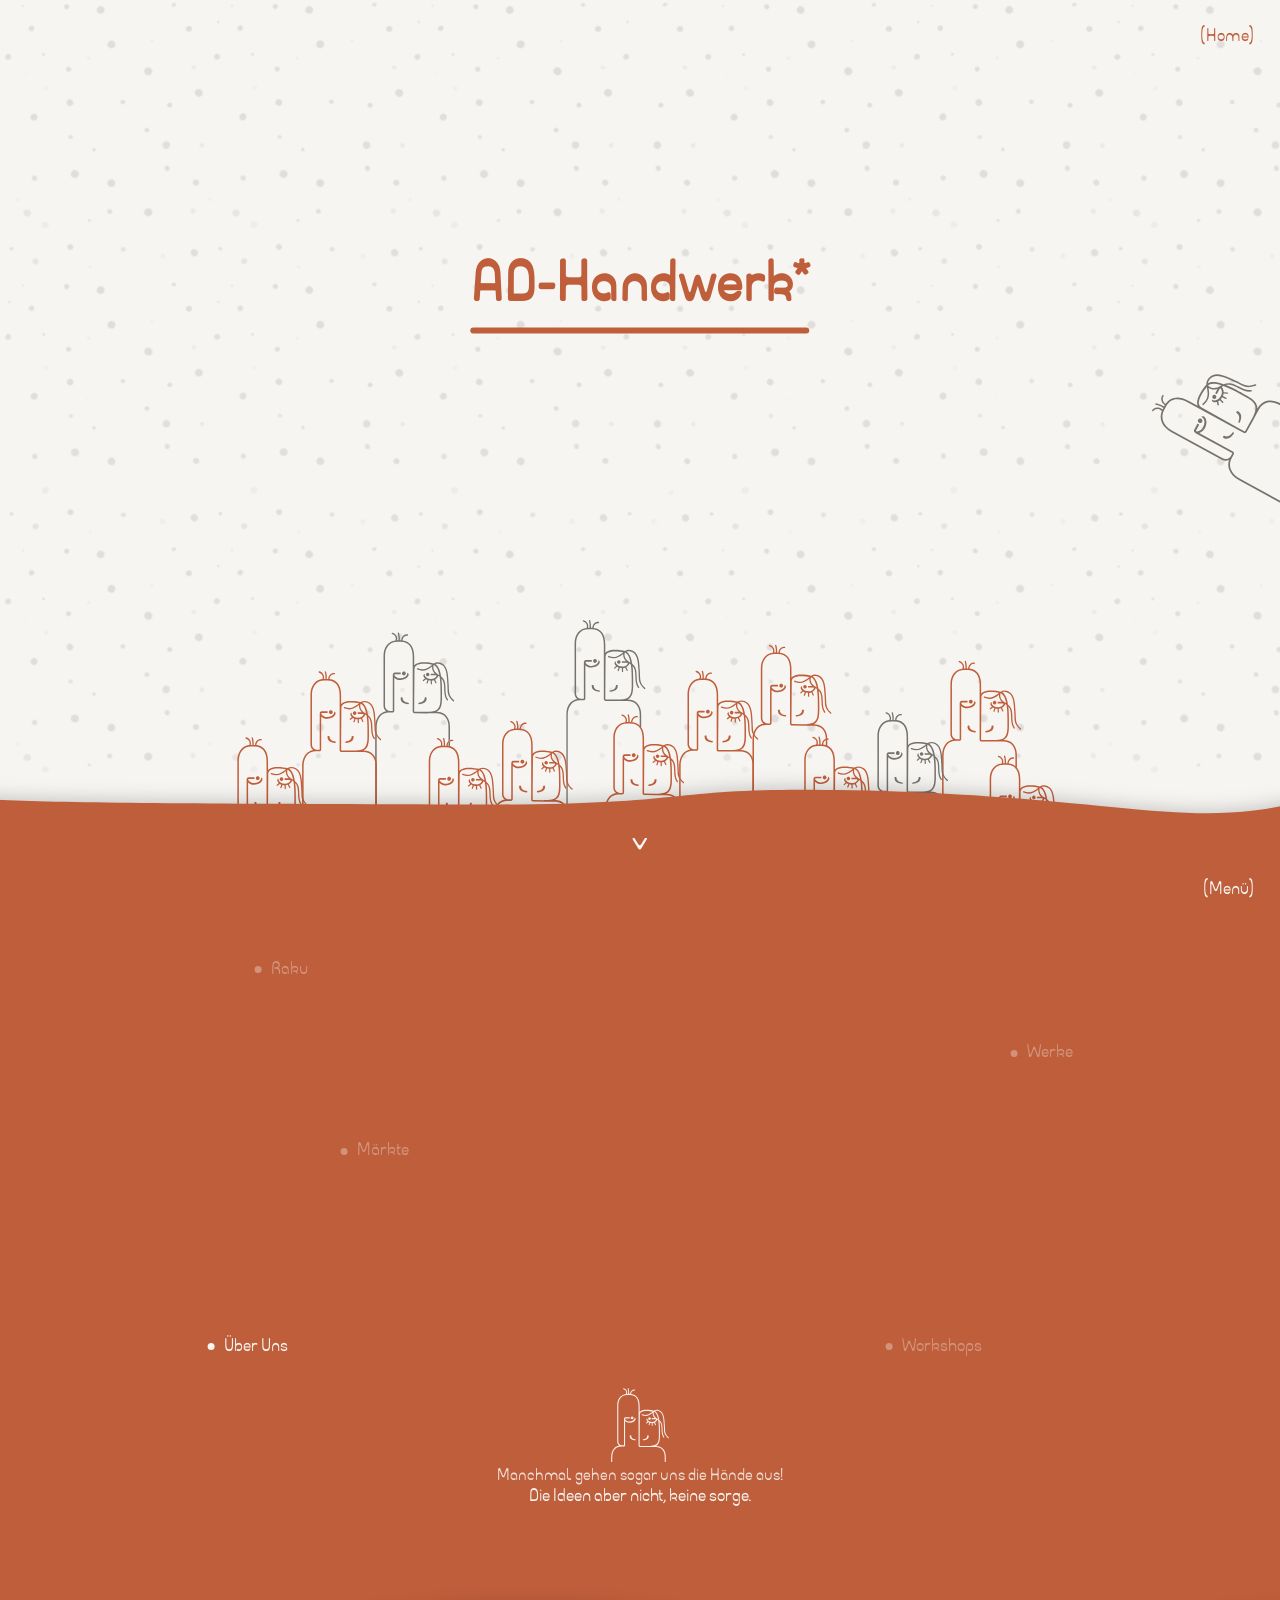
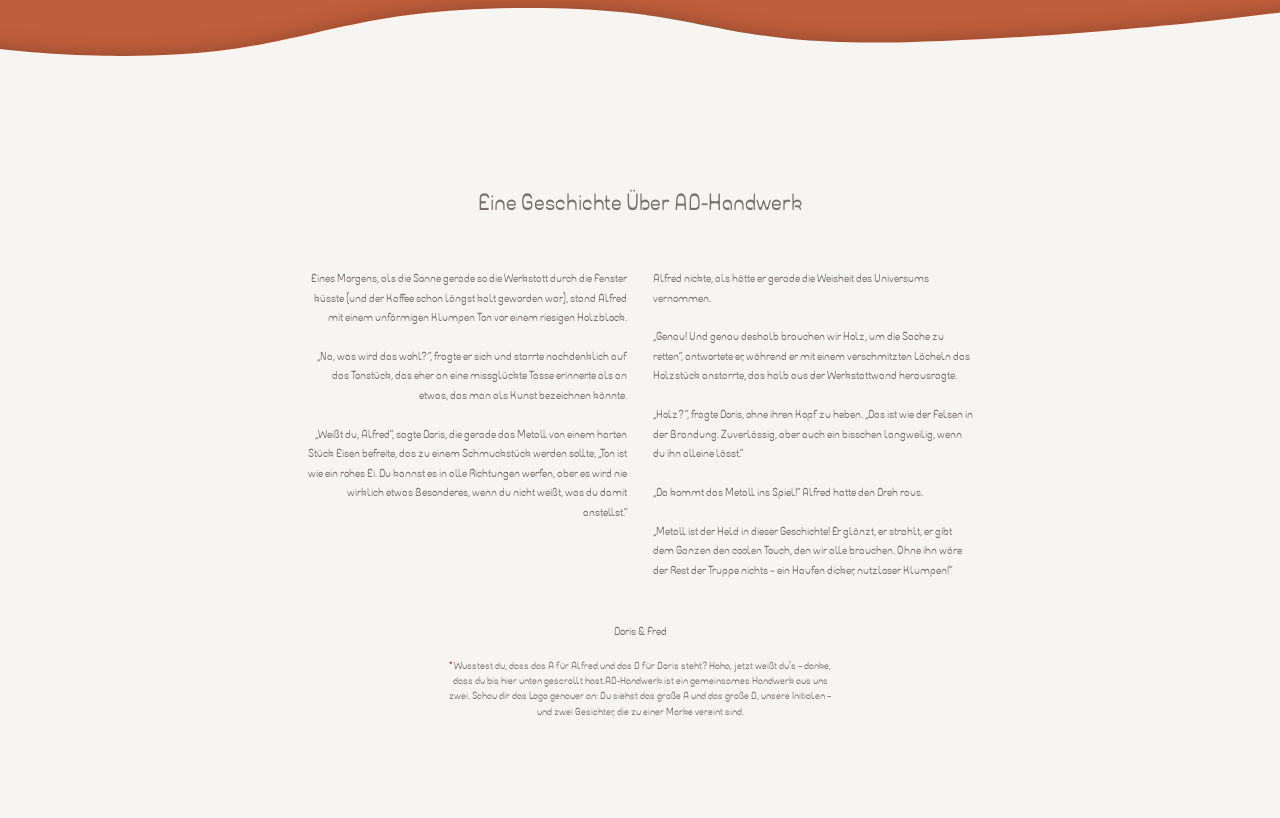
==== commit f39e3300: "Add files via upload" ====
--- a/index.html
+++ b/index.html
@@ -1,6 +1,7 @@
 <!DOCTYPE html>
 <html lang="de">
 <head>
+  <meta name="format-detection" content="telephone=no, email=no, address=no" />
   <meta charset="UTF-8" />
   <meta name="viewport" content="width=device-width, initial-scale=1.0" />
   <title>AD-Handwerk</title>
@@ -14,7 +15,7 @@
   <!-- ── Intro Animation ── -->
   <div id="intro" style="display:none">
     <div class="intro-wrap">
-      <img class="intro-logo" src="media/ad_logo-ohne-schrift.png" alt="AD Logo" />
+      <img class="intro-logo" src="media/ad_logo-ohne-schrift.svg" alt="AD Logo" />
       <span class="intro-text">handwerk</span>
     </div>
   </div>
@@ -23,6 +24,15 @@
   <img src="media/ad_logo-animation-home.svg" alt="" class="home-logo-gimmick" />
 
   <!-- ── Startseite ── -->
+  <!-- Blob-Form für das Markt-Pop-up (wie bei Werke und Workshops) -->
+  <svg width="0" height="0" style="position:absolute" aria-hidden="true">
+    <defs>
+      <clipPath id="blobClip" clipPathUnits="objectBoundingBox">
+        <path d="M0 0.50218 C0 0.13974 0.24873 0 0.44162 0 C0.84772 0 1 0.20960 1 0.50218 C0.99531 0.88028 0.70558 1 0.44162 1 C0.27411 1 0 0.91703 0 0.50218 Z"/>
+      </clipPath>
+    </defs>
+  </svg>
+
   <div id="start" style="opacity:1;animation:none">
     <span class="start-nav-home">(Home)</span>
     <div class="start-title-wrap">
@@ -38,10 +48,11 @@
 
     <!-- ── Popup Blase ── -->
     <div class="home-popup" id="homePopup">
-      <button class="home-popup-close" id="homePopupClose"><img src="media/ad_burger-menu-hover-circle.svg" alt="" class="back-hover-circle" /><img src="media/ad_button_close_kreuz.svg" alt="Schließen" /></button>
+      <button class="home-popup-close" id="homePopupClose"><img src="media/ad_burger-menu-hover-circle.svg" alt="" class="back-hover-circle" /><img src="media/ad_button_close_kreuz.svg" alt="Schließen" class="popup-kreuz" /><img src="media/ad_button_back_pfeil.svg" alt="" class="popup-pfeil" /></button>
       <a href="media/Frankenmarkter_Adventmarkt_2026_Flyer.pdf" class="home-popup-link" target="_blank" rel="noopener" title="Einladungs-Flyer öffnen (PDF, 3,5 MB, neuer Tab)" aria-label="Nächster Markt, 27. bis 29. November 2026: Einladungs-Flyer als PDF in neuem Tab öffnen">
-        <img src="media/ad_popup_blase_beige.svg" alt="" class="home-popup-blase" />
-        <span class="home-popup-text">Juhu … nächster Markt!<br><span class="home-popup-date">27.–29. November 2026</span></span>
+        <picture><source media="(max-width: 768px)" srcset="media/ad_popup_blase_voll.svg" /><img src="media/ad_popup_blase_beige.svg" alt="" class="home-popup-blase" /></picture>
+        <span class="home-popup-text"><span class="t-desk">Juhu … nächster Markt!</span><span class="t-mob">Juhu, Adventmarkt!<br>Sehen wir uns<br>in Frankenmarkt?</span><br><span class="home-popup-date"><span class="datum-lang">27.–29. November 2026</span><span class="datum-kurz">27.–29.11.2026</span></span></span>
+        <span class="home-popup-cta">Flyer ansehen</span>
       </a>
     </div>
 
@@ -80,7 +91,7 @@
 
     <!-- Logo + Text unter Grafik -->
     <div class="start-terra-text">
-      <img class="start-terra-logo" src="media/ad_logo-ohne-schrift.png" alt="" />
+      <img class="start-terra-logo" src="media/ad_logo-ohne-schrift.svg" alt="" />
       <p class="start-terra-sub">Manchmal gehen sogar uns die Hände aus!</p>
       <p class="start-terra-main">Die Ideen aber nicht, keine sorge.</p>
     </div>
@@ -98,17 +109,20 @@
       <h2 class="storyboard-title">Eine Geschichte<br class="mobile-br"> Über AD-Handwerk</h2>
       <div class="storyboard-columns">
         <div class="storyboard-col">
-          <p>Eines Morgens, als die Sonne gerade so die Werkstatt durch die Fenster küsste (und der Kaffee schon längst kalt geworden war), stand Alfred mit einem unförmigen Klumpen Ton vor einem riesigen Holzblock. „Na, was wird das wohl?“, fragte er sich und starrte nachdenklich auf das Tonstück, das eher an eine missglückte Tasse erinnerte als an etwas, das man als Kunst bezeichnen könnte.</p>
-          <p>„Weißt du, Alfred“, sagte Doris, die gerade das Metall von einem harten Stück Eisen befreite, das zu einem Schmuckstück werden sollte, „Ton ist wie ein rohes Ei. Du kannst es in alle Richtungen werfen, aber es wird nie wirklich etwas Besonderes, wenn du nicht weißt, was du damit anstellst.“ Alfred nickte, als hätte er gerade die Weisheit des Universums vernommen.</p>
+          <p>Eines Morgens, als die Sonne gerade so die Werkstatt durch die Fenster küsste (und der Kaffee schon längst kalt geworden war), stand Alfred mit einem unförmigen Klumpen Ton vor einem riesigen Holzblock.</p>
+          <p>„Na, was wird das wohl?“, fragte er sich und starrte nachdenklich auf das Tonstück, das eher an eine missglückte Tasse erinnerte als an etwas, das man als Kunst bezeichnen könnte.</p>
+          <p>„Weißt du, Alfred“, sagte Doris, die gerade das Metall von einem harten Stück Eisen befreite, das zu einem Schmuckstück werden sollte, „Ton ist wie ein rohes Ei. Du kannst es in alle Richtungen werfen, aber es wird nie wirklich etwas Besonderes, wenn du nicht weißt, was du damit anstellst.“</p>
         </div>
         <div class="storyboard-col">
+          <p>Alfred nickte, als hätte er gerade die Weisheit des Universums vernommen.</p>
           <p>„Genau! Und genau deshalb brauchen wir Holz, um die Sache zu retten“, antwortete er, während er mit einem verschmitzten Lächeln das Holzstück anstarrte, das halb aus der Werkstattwand herausragte.</p>
           <p>„Holz?“, fragte Doris, ohne ihren Kopf zu heben. „Das ist wie der Felsen in der Brandung. Zuverlässig, aber auch ein bisschen langweilig, wenn du ihn alleine lässt.“</p>
-          <p>„Da kommt das Metall ins Spiel!“ Alfred hatte den Dreh raus. „Metall ist der Held in dieser Geschichte! Er glänzt, er strahlt, er gibt dem Ganzen den coolen Touch, den wir alle brauchen. Ohne ihn wäre der Rest der Truppe nichts – ein Haufen dicker, nutzloser Klumpen!“</p>
+          <p class="ruf">„Da kommt das Metall ins Spiel!“ Alfred hatte den Dreh raus.</p>
+          <p>„Metall ist der Held in dieser Geschichte! Er glänzt, er strahlt, er gibt dem Ganzen den coolen Touch, den wir alle brauchen. Ohne ihn wäre der Rest der Truppe nichts – ein Haufen dicker, nutzloser Klumpen!“</p>
         </div>
       </div>
       <p class="storyboard-signature">Doris &amp; Fred</p>
-      <p class="storyboard-fussnote"><span class="fussnote-stern">*</span> Wusstest du, dass das A für Alfred und das D für Doris steht? Haha, jetzt weißt du’s – danke, dass du so weit nach unten gescrollt hast. AD-Handwerk ist ein gemeinsames Handwerk aus uns zwei. Wenn du dir das Logo genauer ansiehst, erkennst du das große A und das große D, unsere Initialen, aber auch zwei Gesichter, die zu einer Marke vereint sind.</p>
+      <p class="storyboard-fussnote"><span class="fussnote-stern">*</span> Wusstest du, dass das A für Alfred<br class="mobile-br"> und das D für Doris steht?<br class="mobile-br"> Haha, jetzt weißt du’s – danke,<br class="mobile-br"> dass du bis hier unten gescrollt hast.<span class="fussnote-absatz">AD-Handwerk ist ein gemeinsames<br class="mobile-br"> Handwerk aus uns zwei.<br class="mobile-br"> Schau dir das Logo genauer an:<br class="mobile-br"> Du siehst das große A und das große D,<br class="mobile-br"> unsere Initialen – und zwei Gesichter,<br class="mobile-br"> die zu einer Marke vereint sind.</span></p>
     </div>
 
     <!-- Beige Fläche -->
@@ -151,7 +165,7 @@
         <div class="impressum-body">
           <p>AD-Handwerk</p>
           <p>Alfred Holzleitner<br>Kleingewerbe (freies Gewerbe)<br>Gewerbe: Handelsgewerbe mit Ausnahme der reglementierten Handelsgewerbe und Handelsagent</p>
-          <p>Baumgarten 6, 4644 Scharnstein, Österreich<br>Telefon: +43 664 6112570<br>E-Mail: office@ad-handwerk.at<br>Website: www.ad-handwerk.at</p>
+          <p>Baumgarten 6, 4644 Scharnstein, Österreich<br>Telefon: +43 664 6112570<br>E-Mail: hello@ad-handwerk.at<br>Website: www.ad-handwerk.at</p>
           <p>Mitglied der Wirtschaftskammer Oberösterreich<br>Gewerbebehörde: Bezirkshauptmannschaft Vöcklabruck<br>Anwendbare Rechtsvorschriften: Gewerbeordnung, einsehbar unter www.ris.bka.gv.at<br>Verantwortlich für den Inhalt: Alfred Holzleitner<br>Umsatzsteuerfrei aufgrund der Kleinunternehmerregelung (§ 6 Abs. 1 Z 27 UStG)</p>
           <p><strong>Offenlegung nach § 25 Mediengesetz</strong><br>Medieninhaber und Herausgeber: Alfred Holzleitner, Baumgarten 6, 4644 Scharnstein<br>Unternehmensgegenstand: Handelsgewerbe mit Ausnahme der reglementierten Handelsgewerbe und Handelsagent<br>Grundlegende Richtung: Information über das Angebot von AD-Handwerk (Objekte, Märkte und Termine)</p>
           <p><strong>Haftung für Links</strong><br>Diese Website enthält Links zu externen Seiten (zum Beispiel Google Maps oder Veranstalter von Märkten). Auf deren Inhalte haben wir keinen Einfluss und übernehmen dafür keine Verantwortung. Bei Bekanntwerden von Rechtsverletzungen entfernen wir solche Links umgehend.</p>
@@ -170,7 +184,7 @@
         <div class="impressum-body">
           <p>Du hast ein Auge auf unsere Objekte geworfen, möchtest etwas kaufen oder ein persönliches Unikat in Auftrag geben?</p>
           <p>Melde dich gerne per E-Mail oder Telefon bei uns. Wenn du persönlich vorbeikommen möchtest, vereinbare bitte vorab einen Termin mit uns. Alle nötigen Kontakt- und Standortinfos findest du direkt hier drunter.</p>
-          <a href="mailto:office@ad-handwerk.at" class="kontakt-btn">office@ad-handwerk.at</a>
+          <a href="mailto:hello@ad-handwerk.at" class="kontakt-btn">hello@ad-handwerk.at</a>
           <a href="tel:+436646112570" class="kontakt-btn">+43 664 6112570</a>
           <a href="https://maps.google.com/?q=Baumgarten+6,+4644+Scharnstein" target="_blank" class="kontakt-btn">Baumgarten 6, 4644 Scharnstein</a>
           <p>Wir freuen uns von dir zu hören.</p>
@@ -185,13 +199,13 @@
         </div>
         <h3 class="impressum-heading">Rechtliches</h3>
         <div class="impressum-body">
-          <p><strong>1. Verantwortlicher</strong><br>Verantwortlich für die Verarbeitung deiner Daten auf dieser Website ist Alfred Holzleitner (AD-Handwerk), Baumgarten 6, 4644 Scharnstein, Österreich, E-Mail: office@ad-handwerk.at, Telefon: +43 664 6112570.</p>
+          <p><strong>1. Verantwortlicher</strong><br>Verantwortlich für die Verarbeitung deiner Daten auf dieser Website ist Alfred Holzleitner (AD-Handwerk), Baumgarten 6, 4644 Scharnstein, Österreich, E-Mail: hello@ad-handwerk.at, Telefon: +43 664 6112570.</p>
           <p><strong>2. Allgemeines</strong><br>Der Schutz deiner persönlichen Daten ist uns ein Anliegen. Wir verarbeiten deine Daten ausschließlich auf Grundlage der gesetzlichen Bestimmungen (DSGVO, Datenschutzgesetz, Telekommunikationsgesetz 2021).</p>
           <p><strong>3. Kontakt mit uns</strong><br>Wenn du per E-Mail oder Telefon Kontakt mit uns aufnimmst, verarbeiten wir deine Angaben (zum Beispiel Name, Kontaktdaten und den Inhalt deiner Nachricht), um deine Anfrage zu beantworten und für mögliche Anschlussfragen. Rechtsgrundlage sind die Anbahnung und Erfüllung eines Vertrags (Art. 6 Abs. 1 lit. b DSGVO) sowie unser berechtigtes Interesse an einer Beantwortung (Art. 6 Abs. 1 lit. f DSGVO). Wir speichern die Daten, solange es zur Bearbeitung nötig ist, und darüber hinaus nur, soweit gesetzliche Aufbewahrungsfristen es verlangen. Wir geben deine Daten nicht weiter. Das E-Mail-Postfach betreibt die helloly GmbH, Rainerstraße 25, 4020 Linz, Österreich, als unser technischer Dienstleister.</p>
           <p><strong>4. Zugriffsdaten und Hosting</strong><br>Diese Website wird über GitHub Pages bereitgestellt (GitHub, Inc., 88 Colin P. Kelly Jr. Street, San Francisco, CA 94107, USA). Beim Aufruf der Website werden technisch bedingt Zugriffsdaten wie IP-Adresse, Datum und Uhrzeit, aufgerufene Seite und Browsertyp verarbeitet. Das dient dem sicheren und stabilen Betrieb der Website (berechtigtes Interesse, Art. 6 Abs. 1 lit. f DSGVO). Dabei können Daten in die USA übermittelt werden. Grundlage dafür sind die Datenschutzvereinbarungen von GitHub (Angemessenheitsbeschluss der EU-Kommission zum EU-US Data Privacy Framework beziehungsweise Standardvertragsklauseln). Domain und DNS-Dienst stellt die helloly GmbH, Linz, bereit.</p>
           <p><strong>5. Keine Cookies, kein Tracking</strong><br>Unsere Website verwendet keine Cookies und keine externen Analyse-, Werbe- oder Schriftdienste. Für den Seitenübergang wird kurzzeitig ein technisch notwendiger Wert im Browser (sessionStorage) abgelegt. Er enthält keine personenbezogenen Daten und wird beim Schließen des Tabs gelöscht.</p>
           <p><strong>6. Externe Links</strong><br>Wenn du auf einen Link zu einer externen Seite klickst (zum Beispiel Google Maps), verlässt du unsere Website. Für die Datenverarbeitung dort ist der jeweilige Anbieter verantwortlich.</p>
-          <p><strong>7. Deine Rechte</strong><br>Dir stehen die Rechte auf Auskunft, Berichtigung, Löschung, Einschränkung der Verarbeitung, Datenübertragbarkeit, Widerspruch und, falls du eine Einwilligung erteilt hast, Widerruf zu. Bei Anliegen wende dich bitte an office@ad-handwerk.at. Außerdem hast du das Recht, dich bei der Datenschutzbehörde zu beschweren: Österreichische Datenschutzbehörde, Barichgasse 40–42, 1030 Wien, dsb@dsb.gv.at, www.dsb.gv.at.</p>
+          <p><strong>7. Deine Rechte</strong><br>Dir stehen die Rechte auf Auskunft, Berichtigung, Löschung, Einschränkung der Verarbeitung, Datenübertragbarkeit, Widerspruch und, falls du eine Einwilligung erteilt hast, Widerruf zu. Bei Anliegen wende dich bitte an hello@ad-handwerk.at. Außerdem hast du das Recht, dich bei der Datenschutzbehörde zu beschweren: Österreichische Datenschutzbehörde, Barichgasse 40–42, 1030 Wien, dsb@dsb.gv.at, www.dsb.gv.at.</p>
           <p>Stand: November 2026</p>
         </div>
       </div>
@@ -206,7 +220,7 @@
     </div>
     <span class="not-found-nav-label">(404)</span>
     <div class="not-found-graphic-wrap">
-      <img src="media/ad_logo-ohne-schrift.png" alt="AD Logo" class="not-found-graphic" />
+      <img src="media/ad_logo-ohne-schrift.svg" alt="AD Logo" class="not-found-graphic" />
       <span class="not-found-wordswap" id="notFoundWord">handwerk</span>
     </div>
     <p class="not-found-label">Diese Seite ist noch in Arbeit.</p>
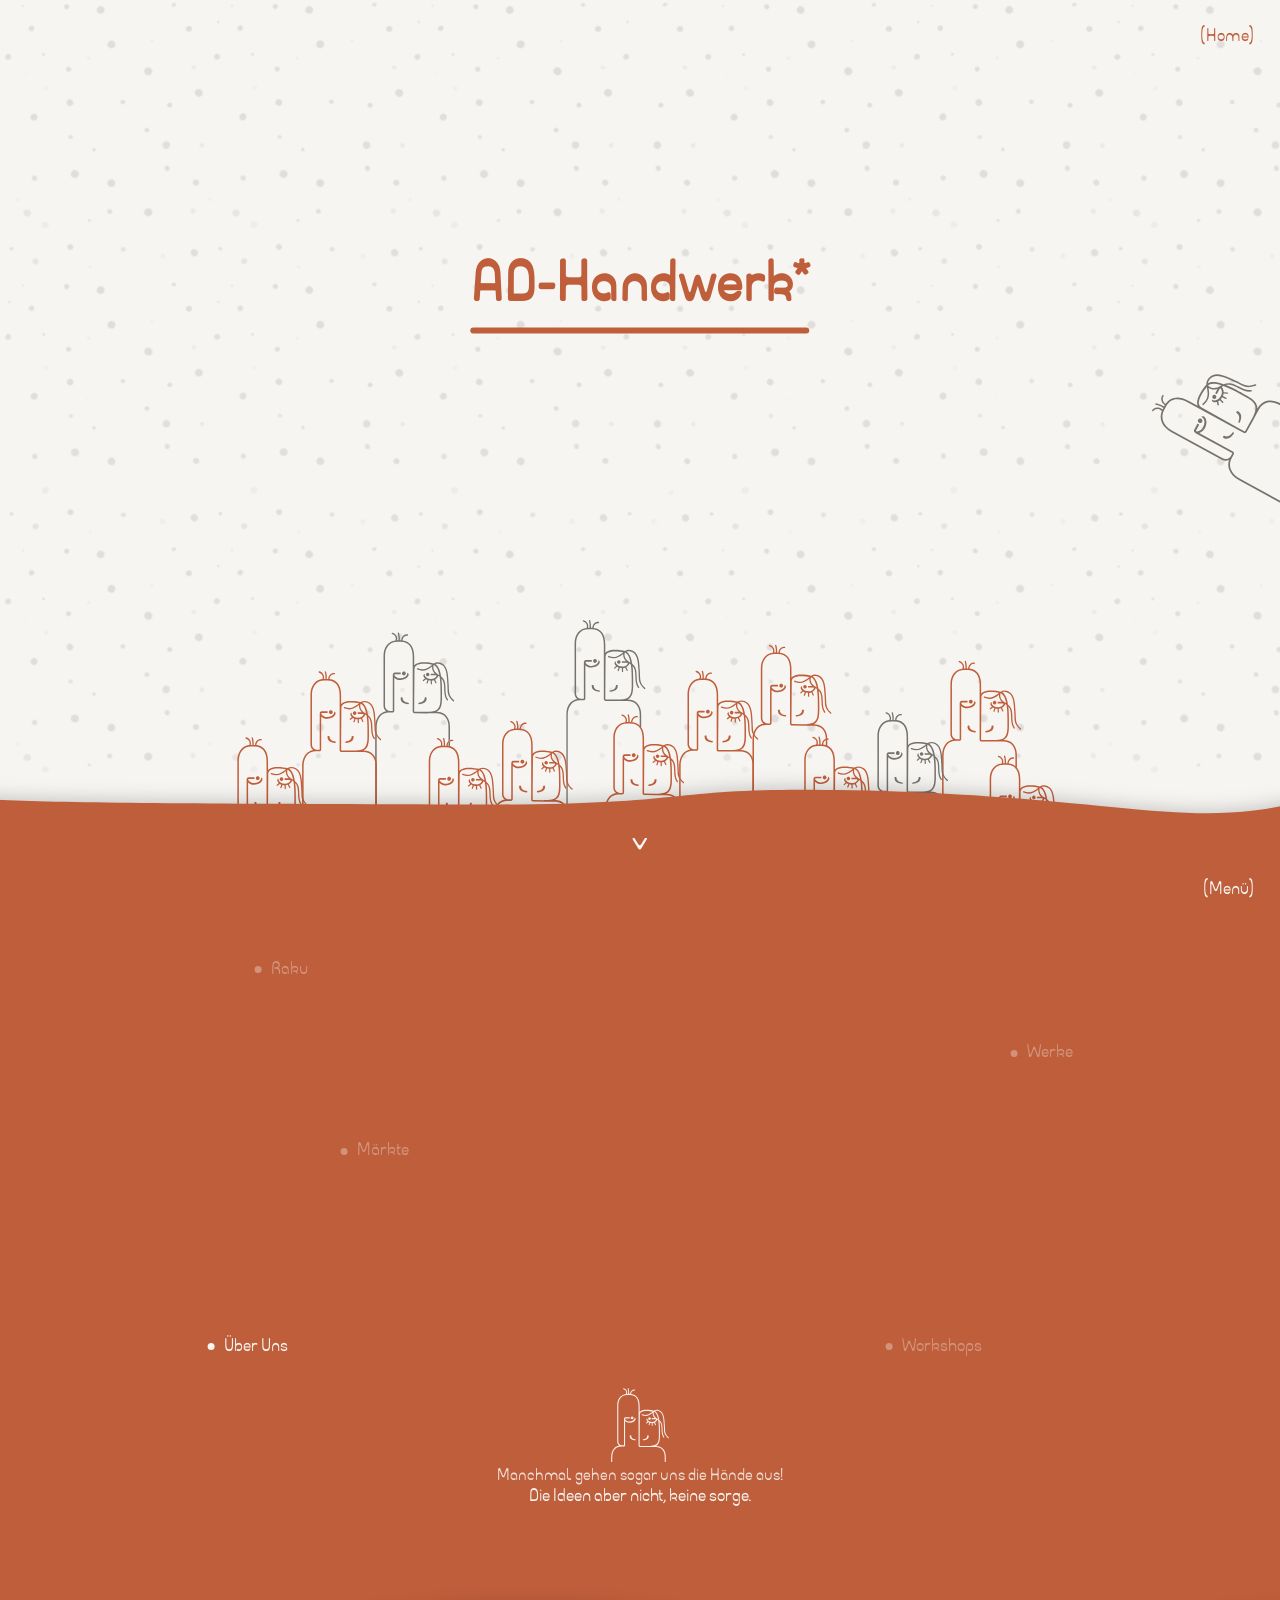
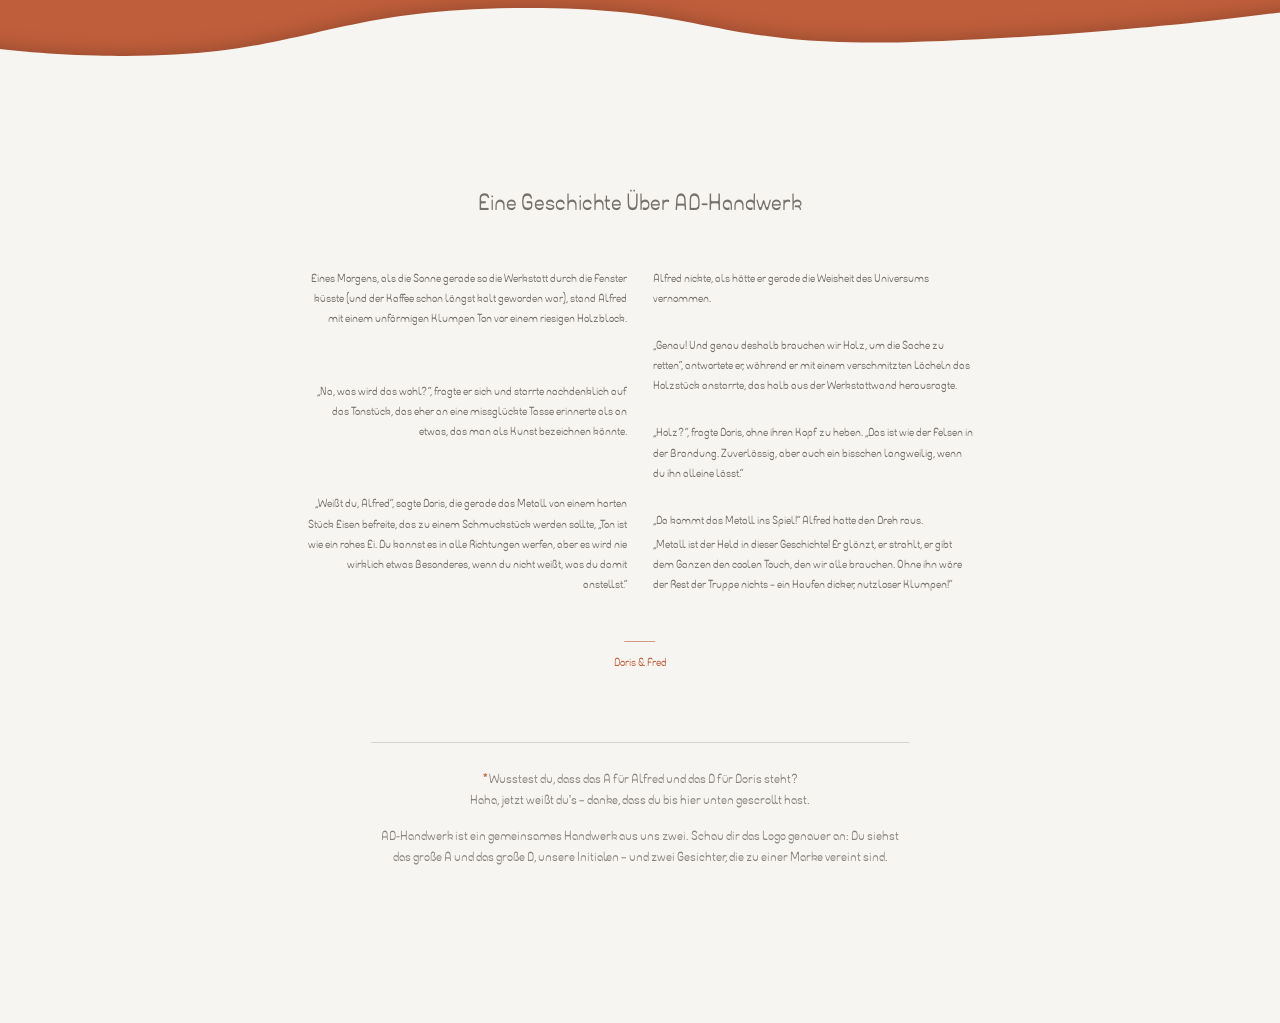
==== commit ef777c64: "Add files via upload" ====
--- a/index.html
+++ b/index.html
@@ -5,8 +5,8 @@
   <meta charset="UTF-8" />
   <meta name="viewport" content="width=device-width, initial-scale=1.0" />
   <title>AD-Handwerk</title>
-  <link rel="stylesheet" href="css/style.css" />
-  <script src="js/seitenuebergang.js"></script>
+  <link rel="stylesheet" href="css/style.css?v=202611131607" />
+  <script src="js/seitenuebergang.js?v=202611131607"></script>
 </head>
 <body>
 
@@ -169,6 +169,7 @@
           <p>Mitglied der Wirtschaftskammer Oberösterreich<br>Gewerbebehörde: Bezirkshauptmannschaft Vöcklabruck<br>Anwendbare Rechtsvorschriften: Gewerbeordnung, einsehbar unter www.ris.bka.gv.at<br>Verantwortlich für den Inhalt: Alfred Holzleitner<br>Umsatzsteuerfrei aufgrund der Kleinunternehmerregelung (§ 6 Abs. 1 Z 27 UStG)</p>
           <p><strong>Offenlegung nach § 25 Mediengesetz</strong><br>Medieninhaber und Herausgeber: Alfred Holzleitner, Baumgarten 6, 4644 Scharnstein<br>Unternehmensgegenstand: Handelsgewerbe mit Ausnahme der reglementierten Handelsgewerbe und Handelsagent<br>Grundlegende Richtung: Information über das Angebot von AD-Handwerk (Objekte, Märkte und Termine)</p>
           <p><strong>Haftung für Links</strong><br>Diese Website enthält Links zu externen Seiten (zum Beispiel Google Maps oder Veranstalter von Märkten). Auf deren Inhalte haben wir keinen Einfluss und übernehmen dafür keine Verantwortung. Bei Bekanntwerden von Rechtsverletzungen entfernen wir solche Links umgehend.</p>
+          <p><strong>Bildnachweis</strong><br>Illustration „Menschen beim Töpfern“ (angepasst): <a href="https://www.magnific.com" target="_blank" rel="noopener">designed by pikisuperstar - Magnific.com</a></p>
           <p>Grafik &amp; Design: Moritz Holzleitner<br>Umsetzung &amp; Web-Interface: Moritz Holzleitner<br>Schrift: AD-Unghia von Moritz Holzleitner</p>
           <p>© AD-Handwerk. Alle Rechte vorbehalten. Download, Weitergabe und Vervielfältigung der Inhalte, Grafiken und Schriften nur mit ausdrücklicher schriftlicher Genehmigung.</p>
         </div>
@@ -227,6 +228,6 @@
     <p class="not-found-sub">Wie unsere Keramik braucht auch Gutes im Web manchmal etwas Zeit.<br>Wir formen, feilen und gestalten – bald ist alles bereit.</p>
   </div>
 
-  <script src="js/main.js" defer></script>
+  <script src="js/main.js?v=202611131607" defer></script>
 </body>
 </html>
--- a/css/style.css
+++ b/css/style.css
@@ -259,6 +259,14 @@
   transform: translateY(0);
   pointer-events: all;
 }
+
+.datum-kurz { display: none; }
+.t-mob { display: none; }
+
+.popup-pfeil { display: none; }
+.home-hinweis { display: none; }
+
+.home-popup-cta { display: none; }
 
 .home-popup-link {
   display: block;
@@ -711,7 +719,8 @@
 
 .impressum-header {
   position: absolute;
-  top: 4.5vw;
+  top: auto;
+  bottom: 2.6vw;   /* Zurück und Schließen unten mittig, wie am Handy */
   left: 50%;
   transform: translateX(-50%);
   display: flex;
@@ -731,6 +740,7 @@
   justify-content: center;
   gap: 1.5vw;
   padding-top: 3vw;
+  padding-bottom: 5.5vw;   /* Platz für Zurück/Schließen unten */
 }
 
 .impressum-close {
@@ -962,38 +972,69 @@
 
 .storyboard-columns {
   display: grid;
-  grid-template-columns: 1fr 1fr;
+  grid-template-columns: 1fr 1fr;   /* gleich breit: die Naht liegt genau in der Mitte, auf der Achse von Titel und Signatur */
   gap: 2vw;
 }
+/* Spalten gleich hoch: Absätze verteilen sich, erste und letzte Zeile schließen oben und unten bündig ab */
+.storyboard-col {
+  display: flex;
+  flex-direction: column;
+  justify-content: space-between;
+}
+.storyboard-col p:last-child { margin-bottom: 0; }
 
 .storyboard-col p {
   font-family: 'AD-Unghia', sans-serif;
   font-size: 0.9vw;
   color: var(--taupe);
-  line-height: 1.7;
-  margin-bottom: 1.5vw;
-}
-
+  line-height: 1.75;
+  margin-bottom: 2.1vw;   /* ca. 1,8 Zeilen Luft zwischen den Absätzen */
+}
+
+/* Ausruf und seine Fortsetzung gehören zusammen: am Computer nur kleiner Abstand */
+.storyboard-col p.ruf { margin-bottom: 0.3vw; }
 .storyboard-col:first-child p { text-align: right; }
 .storyboard-col:last-child p  { text-align: left; }
 
 .storyboard-signature {
   font-family: 'AD-Unghia', sans-serif;
+  /* Signatur ist keine Überschrift: Fließtextgröße, in Terracotta, mit kurzem Strich davor */
   font-size: 0.9vw;
+  color: var(--terra);
+  text-align: center;
+  margin-top: 3.5vw;
+}
+.storyboard-signature::before {
+  content: '';
+  display: block;
+  width: 2.4vw;
+  height: 1px;
+  background: var(--terra);
+  opacity: 0.6;
+  margin: 0 auto 1.2vw;
+}
+
+/* Fußnote zum Sternchen: Easter Egg ganz unten in der Geschichte */
+.storyboard-fussnote {
+  font-family: 'AD-Unghia', sans-serif;
+  font-size: max(13px, 0.95vw);
+  line-height: 1.6;
   color: var(--taupe);
   text-align: center;
-  margin-top: 2vw;
-}
-
-/* Fußnote zum Sternchen: Easter Egg ganz unten in der Geschichte */
-.storyboard-fussnote {
-  font-family: 'AD-Unghia', sans-serif;
-  font-size: 0.8vw;
-  line-height: 1.5;
-  color: var(--taupe);
-  text-align: center;
-  max-width: 30vw;
-  margin: 1.6vw auto 0;
+  max-width: 42vw;      /* am Computer breiter, Umbruch automatisch und ausgewogen */
+  text-wrap: balance;
+  margin: 3.2vw auto 0;      /* deutlich abgesetzt: eigenes Kleingedrucktes */
+  padding-top: 2.4vw;
+  opacity: 0.85;
+}
+.fussnote-absatz { display: block; margin-top: 1.2em; }
+/* dünne gerade Linie als Trenner */
+.storyboard-fussnote::before {
+  content: '';
+  display: block;
+  height: 1px;
+  margin-bottom: 2.2vw;
+  background: rgba(119, 113, 107, 0.3);
 }
 .fussnote-stern { color: var(--terra); font-weight: bold; }
 
@@ -1212,13 +1253,136 @@
 
   /* ── Nicht im Mobile-Entwurf ── */
   .home-logo-gimmick,
-  .home-popup,
   .start-nav-home,
   .start-nav-menu,
   .start-nav-storyboard,
   .scroll-arrow-beige { display: none; }
 
   .mobile-br { display: inline; }
+
+  /* ── Markt-Hinweis als Pop-up im Blob (wie bei Werke und Workshops): poppt mittig auf, X unten schließt.
+        Bewusst ohne dunklen Hintergrund, der färbt die Safari-Leisten um. ── */
+  .home-popup {
+    /* Am Ziel-Platz (rechts unten) verankert: right/bottom statt top/left, damit der kleine Kreis beim Scrollen
+       (Safari-Leiste ein-/ausgeblendet) nicht herumspringt. Die Mitte kommt per transform (--odx/--ody aus main.js). */
+    --w: min(88vw, 370px);
+    position: fixed;
+    top: auto;
+    left: auto;
+    right: calc(52px - var(--w) / 2);
+    bottom: calc(110px - var(--w) / 2);
+    width: var(--w);
+    height: var(--w);
+    /* Blob liegt als ::before darunter, damit der Schatten (filter) nicht vom clip-path abgeschnitten wird */
+    filter: drop-shadow(0 6px 14px rgba(0, 0, 0, 0.28));
+    display: flex;
+    align-items: center;
+    justify-content: center;
+    transform: translate(var(--odx, 0px), var(--ody, 0px)) scale(0);
+    transform-origin: 50% 50%;
+    opacity: 1;
+    transition: transform 0.5s cubic-bezier(0.34, 1.35, 0.64, 1);
+  }
+  .home-popup.visible { transform: translate(var(--odx, 0px), var(--ody, 0px)) scale(1); }
+  .home-popup-link { display: block; width: 66%; text-align: center; margin-top: -6%; }
+  .home-popup-link picture, .home-popup-blase { display: none; }
+  .datum-lang { display: none; }
+  .datum-kurz { display: inline; }
+  .t-desk { display: none; }
+  .t-mob { display: inline; }
+  .home-popup-text {
+    position: static;
+    display: block;
+    width: auto;
+    color: #F7F5F2;
+    font-size: clamp(19px, 5.8vw, 24px);
+    line-height: 1.25;
+    white-space: normal;
+  }
+  .home-popup-date {
+    display: block;
+    margin-top: 10px;
+    font-size: 0.8em;
+    color: #F7F5F2;
+    opacity: 0.9;
+  }
+  .home-popup-cta {
+    display: inline-block;
+    margin-top: 18px;
+    padding: 9px 24px;
+    border: 1.5px solid #F7F5F2;
+    border-radius: 999px;
+    color: #F7F5F2;
+    font-family: 'AD-Unghia', sans-serif;
+    font-size: clamp(14px, 4.2vw, 17px);
+  }
+  .home-popup-close {
+    top: auto;
+    bottom: 6%;
+    left: calc(50% - 24px);     /* ohne transform: die Hover-Animation 'pop' würde den Button sonst versetzen */
+    right: auto;
+    transform: none;
+    -webkit-tap-highlight-color: transparent;
+    width: 48px;
+    height: 48px;
+    padding: 0;
+    z-index: 3;
+  }
+  .home-popup-close img { width: 16px; }
+  /* Am Handy kein Hover (bleibt nach dem Tippen sonst hängen): keine Scheibe, keine Animation, keine Farbänderung */
+  .home-popup-close:hover { background: none; animation: none; }
+  .home-popup-close .back-hover-circle { display: none; }
+  .home-popup-close img:not(.back-hover-circle) { filter: brightness(0) invert(1); }
+  .home-hinweis { display: none; }
+
+  /* Beim Scrollen: das Pop-up schrumpft zu einem kleinen Kreis, der rechts über der Menüleiste schwebt (Tippen öffnet es wieder).
+     Nur transform wird animiert (Größe bleibt gleich, nur skaliert): dadurch bleibt der Text beim Öffnen/Schließen ruhig,
+     --klein / --dx / --dy setzt main.js passend zur Bildschirmgröße. */
+  .home-popup {
+    --klein: 0.2;
+    transition: background 0.3s ease, transform 0.55s cubic-bezier(0.22, 1, 0.36, 1);
+    will-change: transform;
+  }
+  .home-popup.visible.docked {
+    transform: scale(var(--klein));
+    cursor: pointer;
+  }
+  .home-popup .home-popup-link, .home-popup .home-popup-close { transition: opacity 0.25s ease; }
+  .home-popup.docked .home-popup-link,
+  .home-popup.docked .home-popup-close { opacity: 0; pointer-events: none; }
+  .home-popup::after {
+    content: '27.11.';
+    position: absolute;
+    inset: 0;
+    display: flex;
+    align-items: center;
+    justify-content: center;
+    color: #F7F5F2;
+    font-family: 'AD-Unghia', sans-serif;
+    font-size: calc(18px / var(--klein));   /* gegen das Verkleinern ausgleichen: im kleinen Kreis 18 px */
+    line-height: 1;
+    opacity: 0;
+    pointer-events: none;
+    transition: opacity 0.25s ease, color 0.3s ease;
+  }
+  .home-popup.docked::after { opacity: 1; transition-delay: 0.25s; }
+
+  /* Über Terracotta-Flächen: Farben tauschen (beiger Kreis, Terracotta-Schrift), sonst verschwindet das Pop-up */
+  .home-popup::before {
+    content: '';
+    position: absolute;
+    inset: 0;
+    z-index: -1;
+    clip-path: url(#blobClip);
+    background: var(--terra);
+    transition: background 0.3s ease;
+  }
+  .home-popup.on-terra::before { background: #F7F5F2; }
+  .home-popup.on-terra::after,
+  .home-popup.on-terra .home-popup-text,
+  .home-popup.on-terra .home-popup-date { color: var(--terra); }
+  .home-popup.on-terra .home-popup-cta { color: var(--terra); border-color: var(--terra); }
+  .home-popup.on-terra .home-popup-close img:not(.back-hover-circle) { filter: brightness(0) saturate(100%) invert(40%) sepia(50%) saturate(700%) hue-rotate(338deg) brightness(95%); }   /* gleicher Terracotta-Ton wie das X bei Werke */
 
   /* ── Hero ── */
   .dots { background-size: 90%; }
@@ -1267,7 +1431,7 @@
     right: calc(100% + 4px);
     top: 6vw;
     margin: 0;
-    font-size: 14px;
+    font-size: var(--fs-small);
     padding: 4px 9px;
     opacity: 0;
     transform: translateX(10px);
@@ -1360,12 +1524,13 @@
   .start-menu-grafik picture { display: block; }
 
   .menu-item {
-    font-size: clamp(16px, 4.7vw, 22px);
+    font-size: var(--fs-menu);
     padding: 14px 0;
     gap: 8px;
   }
 
-  .menu-item .menu-hover-circle { display: none; }
+  /* Hover-Kreis wie am Computer (auch beim Tippen). Die festen Größen aus dem Computer-Layout sind hier klein, deshalb vergrößert. */
+  .menu-item:hover .menu-hover-circle { transform: translate(-50%, -50%) scale(2.6); }
 
   /* Punkt links vom Text */
   .menu-item.mi-ueber,
@@ -1396,7 +1561,7 @@
 
   .start-terra-sub,
   .start-terra-main {
-    font-size: 16px;
+    font-size: var(--fs-ui);
     line-height: 1.35;
   }
 
@@ -1419,7 +1584,7 @@
   }
 
   .storyboard-title {
-    font-size: 26px;
+    font-size: var(--fs-headline);
     line-height: 1.15;
     margin-bottom: 44px;
   }
@@ -1427,26 +1592,33 @@
   .storyboard-columns {
     display: block;
   }
+  .storyboard-col { display: block; }
+  .storyboard-col p:last-child { margin-bottom: 1.8em; }
 
   .storyboard-col p,
   .storyboard-col:first-child p,
   .storyboard-col:last-child p {
-    font-size: 17px;
-    line-height: 1.35;
+    font-size: var(--fs-body);
+    line-height: 1.5;
     text-align: center;
-    margin-bottom: 1.2em;
-  }
+    margin-bottom: 1.8em;
+  }
+  .storyboard-col p.ruf { margin-bottom: 1.8em; }
 
   .storyboard-signature {
-    font-size: 24px;
-    margin-top: 30px;
-  }
+    font-size: var(--fs-body);
+    margin-top: 48px;
+  }
+  .storyboard-signature::before { width: 28px; margin-bottom: 14px; }
 
   .storyboard-fussnote {
-    font-size: 14px;
-    max-width: 300px;
-    margin-top: 24px;
-  }
+    font-size: var(--fs-small);
+    line-height: 1.5;
+    max-width: 320px;
+    margin-top: 72px;
+    padding-top: 0;
+  }
+  .storyboard-fussnote::before { margin-bottom: 26px; }
 
   /* ── Impressum (alle Seiten) ── */
   /* Am Handy ist das Impressum ein normaler Fußbereich am Seitenende: nicht
@@ -1460,7 +1632,7 @@
     bottom: auto;
     transform: none;
     width: 100%;
-    height: 15vh;
+    height: 70px;   /* fest statt 15vh: auf langen Handys würde der Fuß sonst höher und die Punkte zu weit oben */
     opacity: 1;
     visibility: visible;
     pointer-events: all;
@@ -1477,7 +1649,7 @@
     bottom: 0;
     left: -30vw;
     width: 160vw;
-    height: 15vh;
+    height: 70px;   /* fest statt 15vh: auf langen Handys würde der Fuß sonst höher und die Punkte zu weit oben */
     max-height: none;
     transition: height 0.5s cubic-bezier(0.22, 1, 0.36, 1);
     background-image: linear-gradient(#F7F5F2, #F7F5F2);
@@ -1494,7 +1666,32 @@
   }
 
   /* Drei Punkte: kleines Blatt (Kontakt | Impressum | Rechtliches) wächst nach oben */
-  #impressum.open .impressum-content { height: 26vh; }
+  #impressum.open .impressum-content { height: 150px; }   /* fest: X und die drei Links, unabhängig von der Bildschirmhöhe */
+  /* Ein Wert für alle Geräte, in festen Pixeln (nicht in vh, sonst wächst der Fuß auf langen Handys mit):
+     Fuß 70 px hoch, 75 px Freiraum darunter -> die drei Punkte liegen ca. 110 px über dem Seitenende.
+     iPhone 8 (feste Leiste ca. 98 px): Punkte knapp über der Leiste. iPhone 15 Pro (schwebende Leiste, ca. 82 px): ebenso. */
+  #impressum { --leiste: 75px; }
+  #impressum,
+  #impressum.open { height: calc(70px + var(--leiste)); }
+  .impressum-content { bottom: var(--leiste); }
+  #impressum::after {
+    content: '';
+    position: absolute;
+    left: 0;
+    right: 0;
+    bottom: 0;
+    height: var(--leiste);
+    background: #F7F5F2;
+    pointer-events: none;
+  }
+  /* Offenes kleines Blatt: die untere Wellenkante des Blatts samt Schatten (auf kurzen Handys wie dem SE sichtbar) abdecken */
+  #impressum.open::after { bottom: -300px; height: 305px; z-index: 1; }   /* reicht bis unter die Leiste, kein grauer Spalt */
+  /* Offen blendet Safari die Leiste unten voll ein, das Seitenende liegt dann direkt darüber: kein Extra-Freiraum nötig */
+  #impressum.open { --leiste: -12px; }
+  /* Im Vollbild (Kontakt / Impressum / Rechtliches) würde diese Fläche die untere Kante des Overlays verdecken */
+  #impressum.full::after,
+  #impressum.rechtliches::after,
+  #impressum.kontakt::after { display: none; }
 
   /* Seite abdunkeln, solange das Impressum-Menü offen ist (Tippen daneben schließt) */
   #impressum.open::before {
@@ -1530,12 +1727,58 @@
     max-height: none;
     background: #F7F5F2;
     transition: none;
-    animation: impressum-overlay-in 0.4s cubic-bezier(0.22, 1, 0.36, 1) both;
+    animation: impressum-overlay-in 0.4s cubic-bezier(0.22, 1, 0.36, 1) backwards;
   }
 
   #impressum.full .impressum-bg,
   #impressum.rechtliches .impressum-bg,
   #impressum.kontakt .impressum-bg { display: none; }
+
+  /* Auf kleinen Handys ist der Inhalt höher als der Bildschirm (z. B. iPhone 8 mit Leiste: 553 px):
+     die Vollbild-Ansichten müssen scrollbar sein. Unten Freiraum für die Safari-Leiste. */
+  #impressum.full .impressum-content,
+  #impressum.rechtliches .impressum-content,
+  #impressum.kontakt .impressum-content {
+    overflow-y: auto;
+    overscroll-behavior: contain;
+    -webkit-overflow-scrolling: touch;
+  }
+  /* Die Ansicht wächst mit dem Inhalt (statt fester Höhe mit zentriertem Überstand, der oben abgeschnitten wäre) */
+  #impressum.kontakt .impressum-kontakt-view,
+  #impressum.full .impressum-full-view,
+  #impressum.rechtliches .impressum-rechtliches-view {
+    position: relative;
+    inset: auto;
+    min-height: 100%;
+    height: auto;
+  }
+  /* Zurück-Pfeil und Schließen unten, in Daumenreichweite und über der Safari-Leiste (ca. 100 px).
+     Der Text läuft darunter durch und blendet in der Leiste aus. */
+  #impressum.kontakt .impressum-header,
+  #impressum.full .impressum-header,
+  #impressum.rechtliches .impressum-header {
+    position: fixed;
+    left: 0;
+    right: 0;
+    bottom: 0;
+    top: auto;
+    transform: none;   /* die Grundregel zentriert per translateX(-50%), hier nicht gewollt */
+    z-index: 6;
+    justify-content: center;
+    gap: 8px;
+    padding: 40px 0 calc(14px + env(safe-area-inset-bottom, 0px));   /* iOS 16: fester Rand liegt direkt über der Safari-Leiste */
+    background: linear-gradient(to top, #F7F5F2 0, #F7F5F2 70%, rgba(247, 245, 242, 0) 100%);
+    pointer-events: none;
+  }
+  #impressum.kontakt .impressum-header button,
+  #impressum.full .impressum-header button,
+  #impressum.rechtliches .impressum-header button { pointer-events: auto; }
+  #impressum.kontakt .impressum-kontakt-view::after,
+  #impressum.full .impressum-full-view::after,
+  #impressum.rechtliches .impressum-rechtliches-view::after {
+    content: '';
+    flex: 0 0 140px;   /* Platzhalter am Ende (Platz für das Schaltflächen-Band) */
+  }
 
   @keyframes impressum-overlay-in {
     from { transform: translateY(100%); }
@@ -1589,7 +1832,7 @@
 
   .impressum-nav { gap: 14px; }
   .impressum-nav a {
-    font-size: 17px;
+    font-size: var(--fs-body);
     min-height: 44px;
     padding: 0 6px;
     display: flex;
@@ -1606,7 +1849,7 @@
   }
 
   .impressum-heading {
-    font-size: 28px;
+    font-size: var(--fs-headline);
     margin-top: 0;
     margin-bottom: 8px;
   }
@@ -1619,12 +1862,13 @@
     gap: 8px;
   }
 
+  /* ein einziger Scrollbereich: die ganze Ansicht scrollt, nicht zusätzlich der Textblock darin */
   #impressum.full .impressum-body,
-  #impressum.rechtliches .impressum-body { max-height: 62vh; }
+  #impressum.rechtliches .impressum-body { max-height: none; overflow: visible; }
 
   .impressum-body p,
   #impressum.kontakt .impressum-body p:last-of-type {
-    font-size: 17px;
+    font-size: var(--fs-body);
     line-height: 1.45;
   }
 
@@ -1635,7 +1879,7 @@
   .impressum-kontakt-view .impressum-body p:nth-of-type(2) { margin-bottom: 36px; }
 
   .kontakt-btn {
-    font-size: 16px;
+    font-size: var(--fs-ui);
     width: 80vw;
     min-height: 44px;
     padding: 0 20px;
@@ -1709,7 +1953,10 @@
     Browser ohne Unterstützung öffnen die Seite wie bisher sofort.)
    ══════════════════════════════════════════════ */
 
-@view-transition { navigation: auto; }
+/* Seitenübergang nur am Computer: auf dem Handy wechselt die Seite sofort ("weniger ist mehr") */
+@media (min-width: 769px) {
+  @view-transition { navigation: auto; }
+}
 
 @media (prefers-reduced-motion: reduce) {
   @view-transition { navigation: none; }
@@ -1813,7 +2060,7 @@
   #impressum.rechtliches .impressum-body { gap: 16px; }
   #impressum.full .impressum-body p,
   #impressum.rechtliches .impressum-body p {
-    font-size: 16px;
+    font-size: var(--fs-small);
     line-height: 1.5;
   }
 }
@@ -1838,3 +2085,136 @@
     background: #BF5E3B;
   }
 }
+
+/* Handy: Das Impressum (Blatt, Kontakt, Impressum, Rechtliches) ist beige. Der weiße Hover-/Tippkreis wäre dort unsichtbar,
+   deshalb hellgrau (Weiß mit 88 % Helligkeit = #E0E0E0). Am Computer ist das Impressum terracotta, dort bleibt er weiß. */
+@media (max-width: 768px) {
+  #impressum .back-hover-circle { filter: brightness(0.88); }
+}
+
+/* Handy: Die breiten Hintergrundflächen der Startseite (Welle, Menü-Grafik, Animation, Punkte) ragen über den Rand.
+   iOS-Safari ignoriert overflow-x auf html/body und zeigt dann einen waagrechten Balken. Deshalb direkt an den
+   Containern abschneiden, dann zählt der Überstand gar nicht erst zur scrollbaren Breite. */
+@media (max-width: 768px) {
+  #start { overflow-x: hidden; }                       /* iOS 14 kennt clip nicht */
+  @supports (overflow: clip) { #start { overflow-x: clip; } }
+  /* Punktemuster: links 60 px über den Rand (wie bisher), rechts bündig, damit nichts übersteht */
+  .dots { right: auto; width: calc(100% + 60px); }
+}
+
+/* iOS macht Telefonnummern/Adressen im Text sonst automatisch zu blauen, unterstrichenen Links */
+a[x-apple-data-detectors] { color: inherit !important; text-decoration: none !important; font: inherit !important; }
+
+/* Das Impressum-Blatt ist breiter als der Bildschirm (115vw, Wellenränder). Außerhalb von #start zählte das bei
+   manchen iPhones (SE) zur scrollbaren Breite -> waagrechter Balken. Seitlich abschneiden, oben bleibt der Schatten. */
+html, body { overflow-x: hidden; }                       /* ältere iOS-Versionen kennen clip nicht */
+@supports (overflow: clip) { html, body { overflow-x: clip; } }
+
+
+/* ══════════════════════════════════════════════
+   SCHRIFTSTUFEN AM HANDY (gelten auf allen Seiten gleich)
+   display  – große Überschrift im Overlay (Fred/Doris)
+   headline – Überschriften jeder Seite
+   label    – Navigations-Beschriftungen (Ecken, Alfred/Doris)
+   menu     – Menüpunkte
+   body     – Fließtext
+   ui       – Buttons, Hinweise, Links
+   small    – Kleingedrucktes, Fußnoten, Rechtliches
+   ══════════════════════════════════════════════ */
+@media (max-width: 768px) {
+  :root {
+    --fs-display: 34px;
+    --fs-headline: 26px;
+    --fs-label: 20px;
+    --fs-menu: 18px;
+    --fs-body: 17px;
+    --fs-ui: 16px;
+    --fs-small: 15px;
+  }
+}
+
+/* Links im Fließtext des Impressums (z. B. Bildnachweis): wie der Text, nur unterstrichen. Nur in Absätzen, damit die Buttons (Kontakt) unberührt bleiben */
+.impressum-body p a { color: inherit; text-decoration: underline; text-underline-offset: 2px; }
+.impressum-body p a:hover { opacity: 0.75; }
+
+/* Handy: Der Impressum-Fuß liegt hinter der festen Bodenwelle und dem Burger-Button (Über uns), geöffnet liegt er
+   über allem. Reihenfolge von hinten nach vorn: Impressum-Fuß 20 < Burger-Button 30 < Bodenwelle 40 < Impressum offen 500 */
+@media (max-width: 768px) {
+  #impressum { z-index: 20; }
+  #impressum.open,
+  #impressum.full,
+  #impressum.kontakt,
+  #impressum.rechtliches { z-index: 500; }
+}
+
+
+/* ══════════════════════════════════════════════
+   TIPP-RÜCKMELDUNG AM HANDY (gilt auf allen Seiten gleich)
+   Symbol allein  -> hellgrauer Kreis hinter dem Symbol
+   Symbol + Text / reiner Text -> hellgraue Pille hinter dem Element
+   Erscheint sofort beim Tippen und blendet nach dem Loslassen in knapp 0,5 s aus. Kein Hüpfen, keine Farbänderung.
+   Auf beigem Grund dunkleres Grau, auf Terracotta/Grün/Rosa helles Grau (siehe ueber-uns.css für die Fenster).
+   ══════════════════════════════════════════════ */
+@media (max-width: 768px) {
+  /* Symbole allein (Kreis). Die Schließen-/Zurück-Symbole im Impressum haben schon ihren grauen unförmigen Kreis (back-hover-circle), dort ändert sich nichts. */
+  .page-back-btn,
+  .home-popup-close,
+  .ueber-nav-btns .person-close { border-radius: 50%; }
+
+  /* Symbol mit Text oder nur Text (Pille) */
+  .impressum-toggle,
+  .impressum-nav a,
+  .kontakt-btn,
+  .person-link,
+  .ueber-wisch-hinweis,
+  .page-nav-label.label-menue,
+  .ueber-nav-item,
+  .home-popup-link { border-radius: 999px; }
+
+  .page-back-btn,
+  .home-popup-close,
+  .ueber-nav-btns .person-close,
+  .impressum-toggle,
+  .impressum-nav a,
+  .person-link,
+  .ueber-wisch-hinweis,
+  .page-nav-label.label-menue {
+    background-color: rgba(119, 113, 107, 0);
+    transition: background-color 0.45s ease;
+    -webkit-tap-highlight-color: transparent;
+  }
+  .impressum-close:active,
+  .impressum-back:active,
+  .page-back-btn:active,
+  .home-popup-close:active,
+  .ueber-nav-btns .person-close:active,
+  .impressum-toggle:active,
+  .impressum-nav a:active,
+  .person-link:active,
+  .ueber-wisch-hinweis:active,
+  .page-nav-label.label-menue:active {
+    background-color: rgba(119, 113, 107, 0.18);
+    transition: background-color 0s;
+  }
+  /* Kontakt-Buttons haben schon eine Pillenform mit Rahmen: beim Tippen kurz hell füllen */
+  /* Der weiße Hover-Kreis hinter dem Zurück-Pfeil (Über uns) entfällt am Handy: es gibt nur den grauen Kreis von oben */
+  .page-back-btn .back-hover-circle,
+  .page-back-btn:hover .back-hover-circle { display: none; }
+  .kontakt-btn { transition: background-color 0.45s ease; -webkit-tap-highlight-color: transparent; }
+  .kontakt-btn:active { background-color: rgba(247, 245, 242, 0.25); transition: background-color 0s; }
+}
+
+
+/* Startseite am Handy: Tipp-Rückmeldung im Markt-Pop-up (terracotta -> helles Grau, über Terracotta-Flächen beige -> dunkles Grau) */
+@media (max-width: 768px) {
+  .home-popup-close,
+  .home-popup-cta { -webkit-tap-highlight-color: transparent; transition: background-color 0.45s ease; background-color: rgba(247, 245, 242, 0); }
+  .home-popup-cta { border-radius: 999px; }
+  .home-popup-close:active,
+  .home-popup-cta:active { background-color: rgba(247, 245, 242, 0.28); transition: background-color 0s; }
+  .home-popup.on-terra .home-popup-close:active,
+  .home-popup.on-terra .home-popup-cta:active { background-color: rgba(119, 113, 107, 0.18); }
+  .home-popup-close:hover,
+  .home-popup-cta:hover { animation: none; }
+}
+
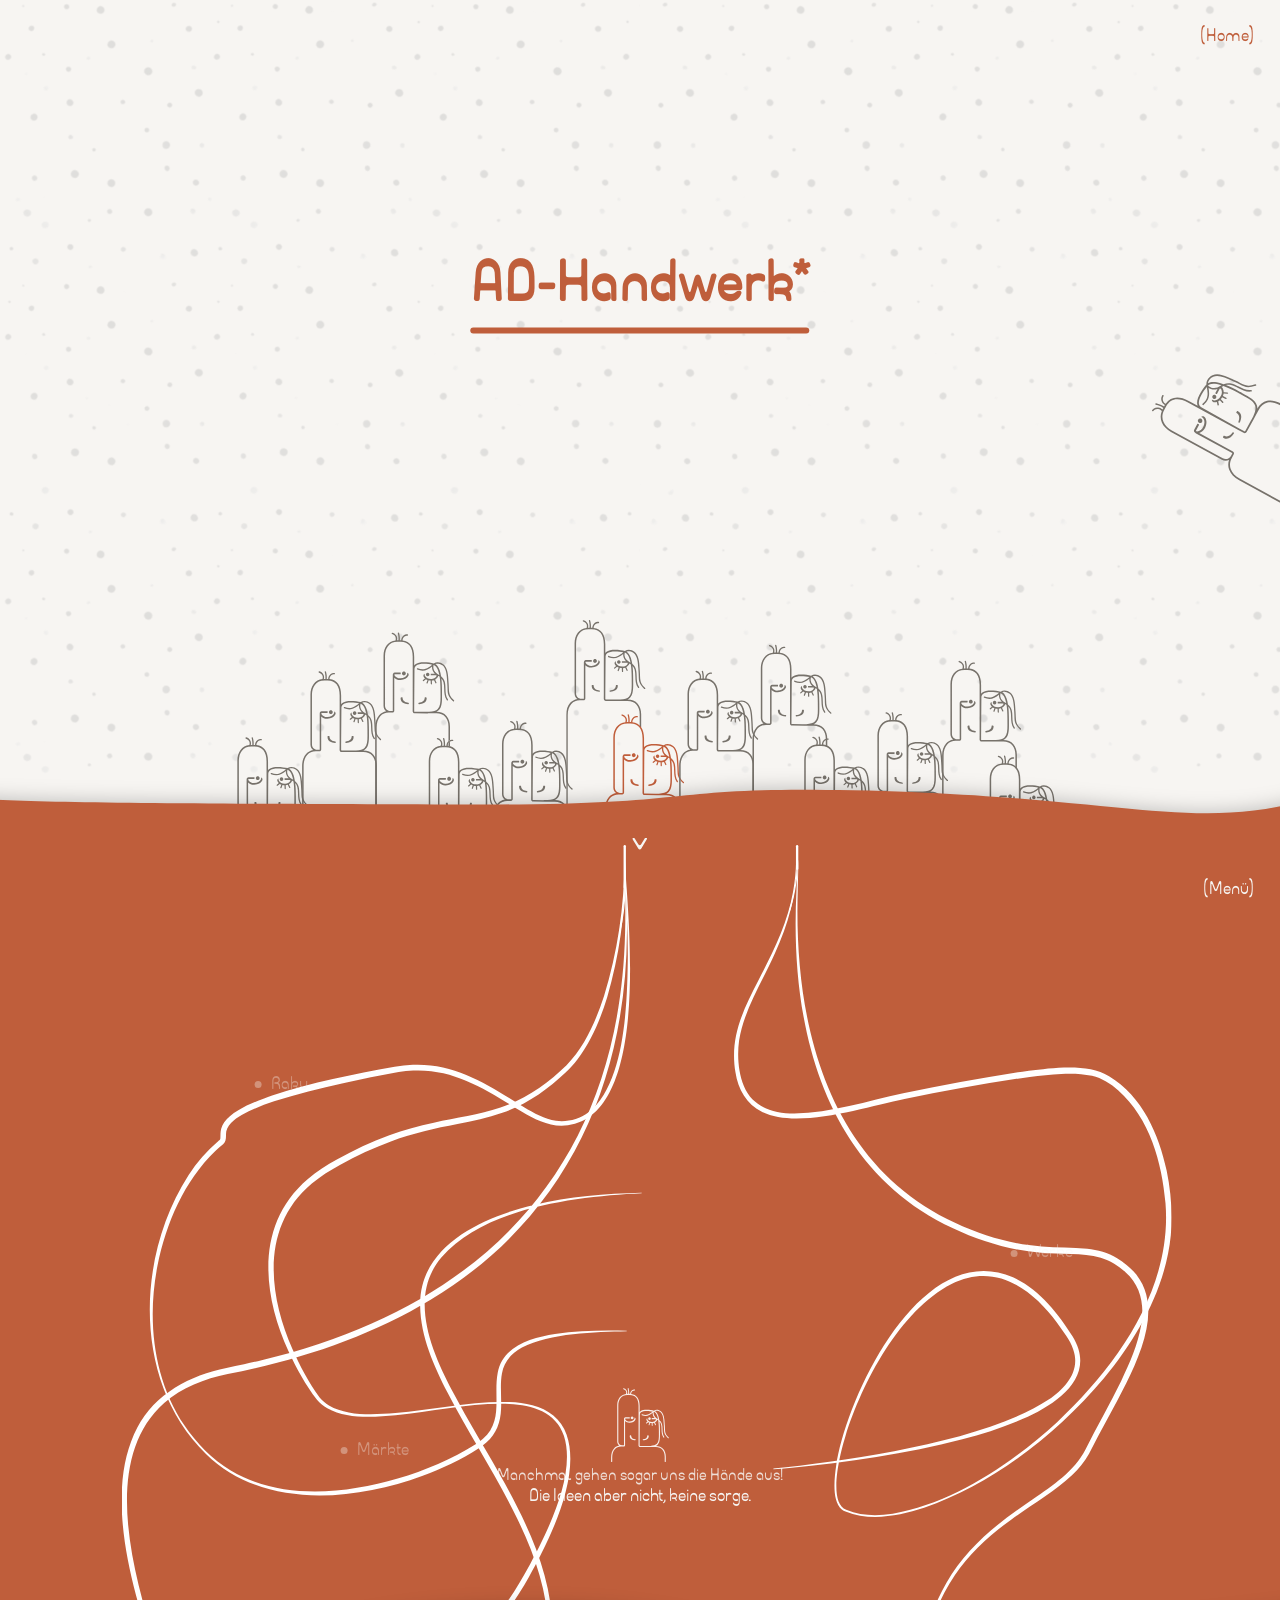
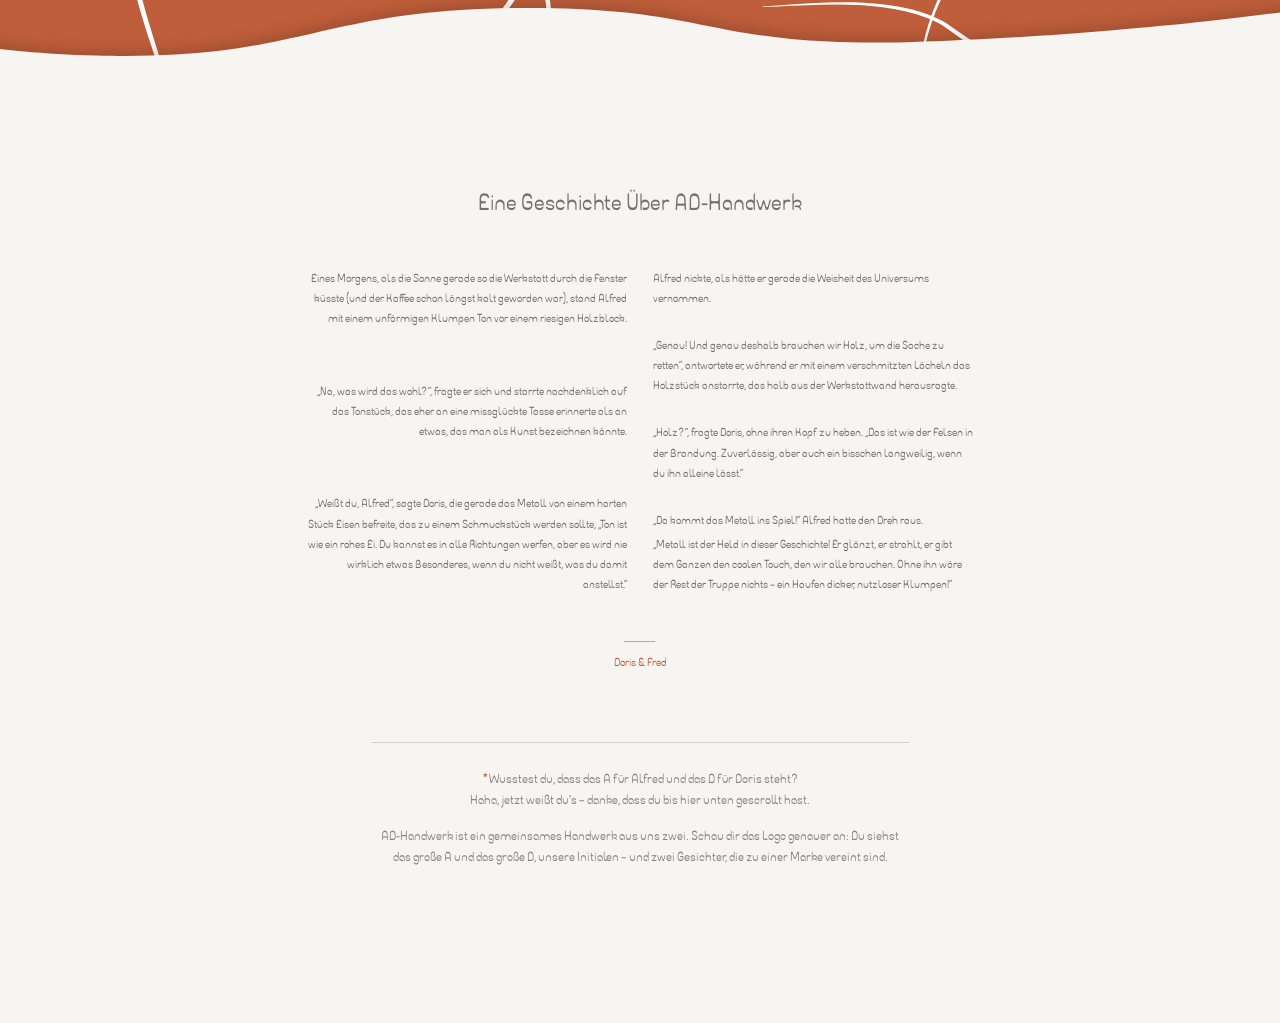
==== commit 3a688ca4: "Add files via upload" ====
--- a/index.html
+++ b/index.html
@@ -5,8 +5,13 @@
   <meta charset="UTF-8" />
   <meta name="viewport" content="width=device-width, initial-scale=1.0" />
   <title>AD-Handwerk</title>
-  <link rel="stylesheet" href="css/style.css?v=202611131607" />
-  <script src="js/seitenuebergang.js?v=202611131607"></script>
+  <link rel="icon" type="image/svg+xml" href="media/favicon.svg" />
+  <link rel="icon" type="image/png" sizes="32x32" href="media/favicon-32.png" />
+  <link rel="icon" type="image/png" sizes="192x192" href="media/favicon-192.png" />
+  <link rel="apple-touch-icon" href="media/apple-touch-icon.png" />
+  <link rel="shortcut icon" href="favicon.ico" />
+  <link rel="stylesheet" href="css/style.css?v=20261114141604" />
+  <script src="js/seitenuebergang.js?v=20261114141604"></script>
 </head>
 <body>
 
@@ -202,7 +207,7 @@
         <div class="impressum-body">
           <p><strong>1. Verantwortlicher</strong><br>Verantwortlich für die Verarbeitung deiner Daten auf dieser Website ist Alfred Holzleitner (AD-Handwerk), Baumgarten 6, 4644 Scharnstein, Österreich, E-Mail: hello@ad-handwerk.at, Telefon: +43 664 6112570.</p>
           <p><strong>2. Allgemeines</strong><br>Der Schutz deiner persönlichen Daten ist uns ein Anliegen. Wir verarbeiten deine Daten ausschließlich auf Grundlage der gesetzlichen Bestimmungen (DSGVO, Datenschutzgesetz, Telekommunikationsgesetz 2021).</p>
-          <p><strong>3. Kontakt mit uns</strong><br>Wenn du per E-Mail oder Telefon Kontakt mit uns aufnimmst, verarbeiten wir deine Angaben (zum Beispiel Name, Kontaktdaten und den Inhalt deiner Nachricht), um deine Anfrage zu beantworten und für mögliche Anschlussfragen. Rechtsgrundlage sind die Anbahnung und Erfüllung eines Vertrags (Art. 6 Abs. 1 lit. b DSGVO) sowie unser berechtigtes Interesse an einer Beantwortung (Art. 6 Abs. 1 lit. f DSGVO). Wir speichern die Daten, solange es zur Bearbeitung nötig ist, und darüber hinaus nur, soweit gesetzliche Aufbewahrungsfristen es verlangen. Wir geben deine Daten nicht weiter. Das E-Mail-Postfach betreibt die helloly GmbH, Rainerstraße 25, 4020 Linz, Österreich, als unser technischer Dienstleister.</p>
+          <p><strong>3. Kontakt mit uns</strong><br>Wenn du per E-Mail oder Telefon Kontakt mit uns aufnimmst, verarbeiten wir deine Angaben (zum Beispiel Name, Kontaktdaten und den Inhalt deiner Nachricht), um deine Anfrage zu beantworten und für mögliche Anschlussfragen. Rechtsgrundlage sind die Anbahnung und Erfüllung eines Vertrags (Art. 6 Abs. 1 lit. b DSGVO) sowie unser berechtigtes Interesse an einer Beantwortung (Art. 6 Abs. 1 lit. f DSGVO). Wir speichern die Daten, solange es zur Bearbeitung nötig ist, und darüber hinaus nur, soweit gesetzliche Aufbewahrungsfristen es verlangen. Wir geben deine Daten nicht an Dritte weiter, außer an technische Dienstleister: E-Mails an hello@ad-handwerk.at werden über den Weiterleitungsdienst ImprovMX (improvmx.com) an unsere Postfächer weitergeleitet. Dabei kann eine Verarbeitung auf Servern des Anbieters außerhalb der EU, insbesondere in den USA, stattfinden. Die Domain ad-handwerk.at wird bei der helloly GmbH, Rainerstraße 25, 4020 Linz, Österreich, verwaltet.</p>
           <p><strong>4. Zugriffsdaten und Hosting</strong><br>Diese Website wird über GitHub Pages bereitgestellt (GitHub, Inc., 88 Colin P. Kelly Jr. Street, San Francisco, CA 94107, USA). Beim Aufruf der Website werden technisch bedingt Zugriffsdaten wie IP-Adresse, Datum und Uhrzeit, aufgerufene Seite und Browsertyp verarbeitet. Das dient dem sicheren und stabilen Betrieb der Website (berechtigtes Interesse, Art. 6 Abs. 1 lit. f DSGVO). Dabei können Daten in die USA übermittelt werden. Grundlage dafür sind die Datenschutzvereinbarungen von GitHub (Angemessenheitsbeschluss der EU-Kommission zum EU-US Data Privacy Framework beziehungsweise Standardvertragsklauseln). Domain und DNS-Dienst stellt die helloly GmbH, Linz, bereit.</p>
           <p><strong>5. Keine Cookies, kein Tracking</strong><br>Unsere Website verwendet keine Cookies und keine externen Analyse-, Werbe- oder Schriftdienste. Für den Seitenübergang wird kurzzeitig ein technisch notwendiger Wert im Browser (sessionStorage) abgelegt. Er enthält keine personenbezogenen Daten und wird beim Schließen des Tabs gelöscht.</p>
           <p><strong>6. Externe Links</strong><br>Wenn du auf einen Link zu einer externen Seite klickst (zum Beispiel Google Maps), verlässt du unsere Website. Für die Datenverarbeitung dort ist der jeweilige Anbieter verantwortlich.</p>
@@ -228,6 +233,6 @@
     <p class="not-found-sub">Wie unsere Keramik braucht auch Gutes im Web manchmal etwas Zeit.<br>Wir formen, feilen und gestalten – bald ist alles bereit.</p>
   </div>
 
-  <script src="js/main.js?v=202611131607" defer></script>
+  <script src="js/main.js?v=20261114141604" defer></script>
 </body>
 </html>
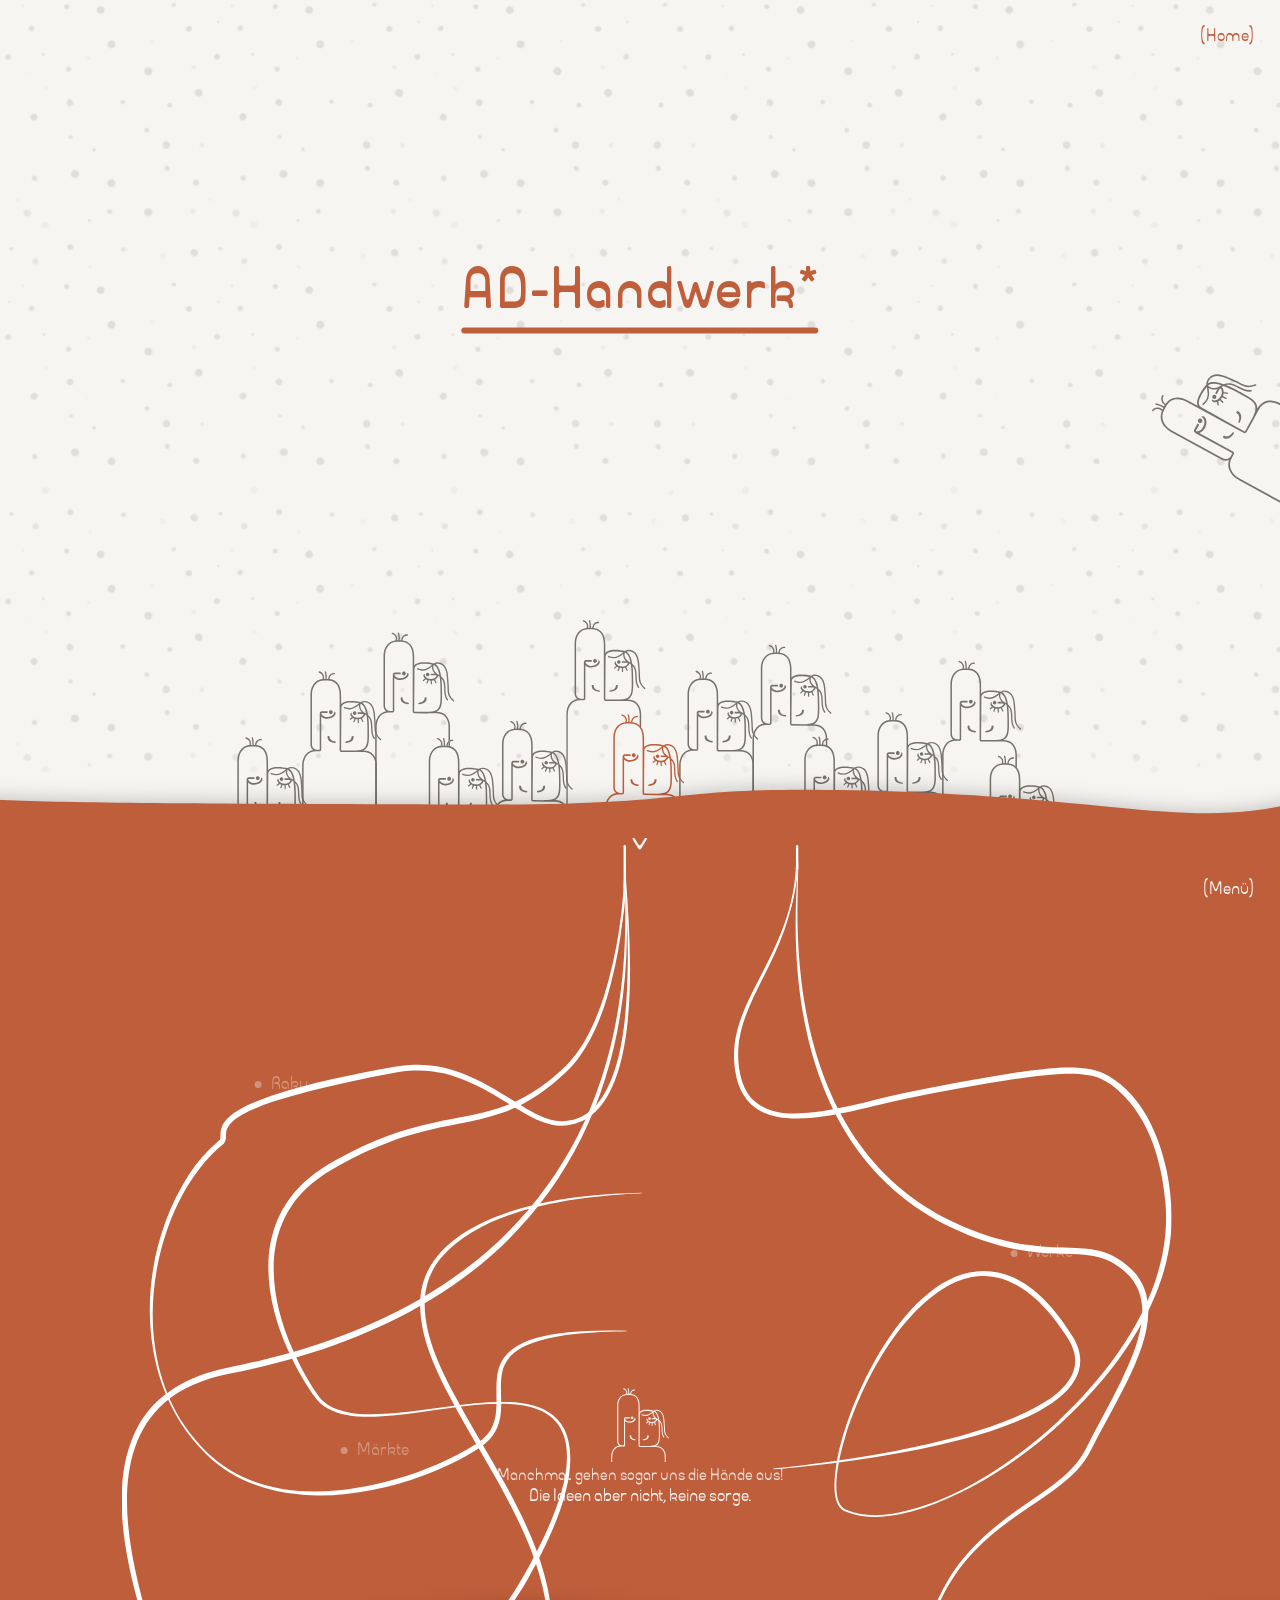
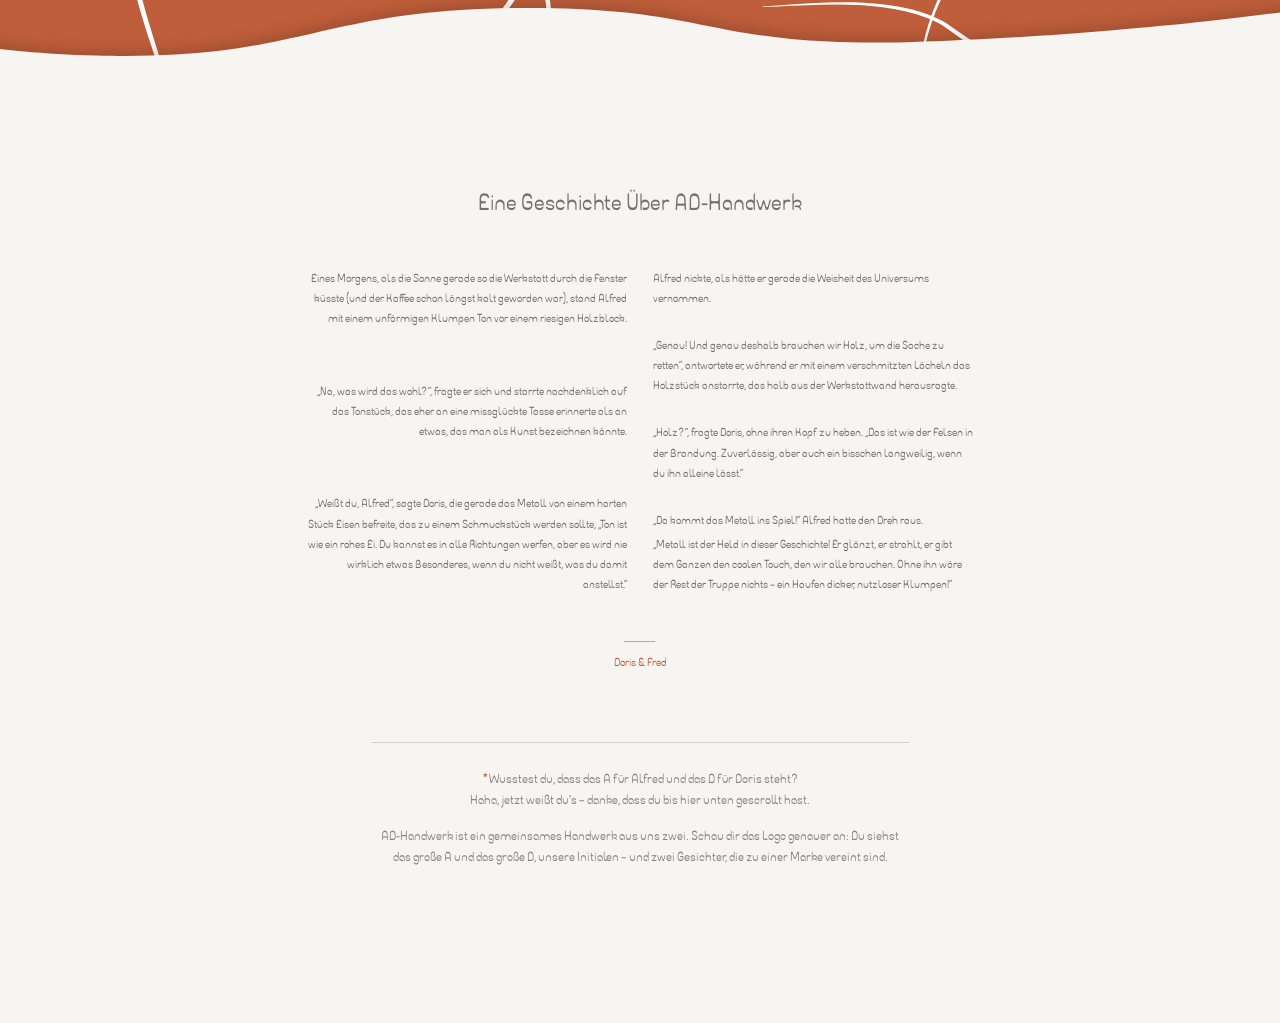
==== commit af2e2a9f: "Add files via upload" ====
--- a/index.html
+++ b/index.html
@@ -4,14 +4,16 @@
   <meta name="format-detection" content="telephone=no, email=no, address=no" />
   <meta charset="UTF-8" />
   <meta name="viewport" content="width=device-width, initial-scale=1.0" />
+  <meta name="color-scheme" content="light dark" />
   <title>AD-Handwerk</title>
   <link rel="icon" type="image/svg+xml" href="media/favicon.svg" />
   <link rel="icon" type="image/png" sizes="32x32" href="media/favicon-32.png" />
   <link rel="icon" type="image/png" sizes="192x192" href="media/favicon-192.png" />
   <link rel="apple-touch-icon" href="media/apple-touch-icon.png" />
   <link rel="shortcut icon" href="favicon.ico" />
-  <link rel="stylesheet" href="css/style.css?v=20261114141604" />
-  <script src="js/seitenuebergang.js?v=20261114141604"></script>
+  <link rel="stylesheet" href="css/style.css?v=20261115200725" />
+  <link rel="stylesheet" href="css/dark.css?v=20261115200725" media="(prefers-color-scheme: dark)" />
+  <script src="js/seitenuebergang.js?v=20261115200725"></script>
 </head>
 <body>
 
@@ -233,6 +235,6 @@
     <p class="not-found-sub">Wie unsere Keramik braucht auch Gutes im Web manchmal etwas Zeit.<br>Wir formen, feilen und gestalten – bald ist alles bereit.</p>
   </div>
 
-  <script src="js/main.js?v=20261114141604" defer></script>
+  <script src="js/main.js?v=20261115200725" defer></script>
 </body>
 </html>
--- a/css/style.css
+++ b/css/style.css
@@ -4,14 +4,28 @@
   font-weight: 400;
 }
 
+/* Abgeleitete, dickere Fassung der Schrift, nur für die Überschrift "AD-Handwerk*" (enthält nur diese Zeichen).
+   Ersetzt das vom Browser gefälschte Fett, das auf älteren iPhones/iPads doppelt versetzt aussah. */
+@font-face {
+  font-family: 'AD-Unghia-Headline';
+  src: url('../fonts/AD-Unghia-Headline.ttf') format('truetype');
+  font-weight: 400;
+  font-display: swap;
+}
+
 :root {
+  --weiss: #F7F5F2;
   --beige: #F7F5F2;
   --terra: #BF5E3B;
+  --terra-filter: brightness(0) saturate(100%) invert(40%) sepia(50%) saturate(700%) hue-rotate(338deg) brightness(95%);
   --braun: #34363a;
   --taupe: #77716b;
 }
 
 *, *::before, *::after { box-sizing: border-box; margin: 0; padding: 0; }
+
+/* Die Schrift AD-Unghia gibt es nur als Regular. Überschriften nicht fett stellen: Safari fälscht sonst Fett, indem er den Text doppelt leicht versetzt zeichnet (auf älteren iPhones sichtbar). */
+h1, h2, h3, h4 { font-weight: 400; }
 
 html {
   overflow-x: clip;
@@ -42,7 +56,7 @@
   left: -60px;
   right: -60px;
   height: calc(var(--terra-top) + 60px);
-  background-image: url('../media/ad_point-background_4K-transparent.png');
+  background-image: url('../media/ad_point-background_4K-transparent.png?v=2');
   background-size: 50%;
   background-repeat: repeat;
   opacity: 0.3;
@@ -106,7 +120,7 @@
 .intro-logo {
   display: block;
   width: clamp(70px, 8vw, 110px);
-  filter: brightness(0) saturate(100%) invert(40%) sepia(50%) saturate(700%) hue-rotate(338deg) brightness(95%);
+  filter: var(--terra-filter);
   transform: translate(3px, -110vh);
   animation: logo-in 0.9s cubic-bezier(0.22, 1, 0.36, 1) 0.1s forwards;
 }
@@ -162,7 +176,7 @@
   right: 2vw;
   font-family: 'AD-Unghia', sans-serif;
   font-size: 1.4vw;
-  color: #F7F5F2;
+  color: var(--weiss);
   letter-spacing: 0.01em;
   z-index: 5;
   cursor: pointer;
@@ -177,8 +191,10 @@
 }
 
 .start-title-wrap h1 {
-  font-family: 'AD-Unghia', sans-serif;
+  font-family: 'AD-Unghia-Headline', 'AD-Unghia', sans-serif;
   font-size: clamp(1.8rem, 5vw, 3.5rem);
+  font-weight: 400;
+  font-synthesis: none;
   color: var(--terra);
   letter-spacing: 0.02em;
   white-space: nowrap;
@@ -450,7 +466,7 @@
   display: block;
   width: auto;
   height: clamp(10px, 0.8vw, 16px);
-  filter: brightness(0) saturate(100%) invert(40%) sepia(50%) saturate(700%) hue-rotate(338deg) brightness(95%);
+  filter: var(--terra-filter);
   animation: arrow-bounce 1.8s ease-in-out infinite;
 }
 
@@ -480,7 +496,7 @@
 
 .scroll-arrow-beige {
   top: calc(var(--beige-top) + 3.5vw);
-  filter: brightness(0) saturate(100%) invert(40%) sepia(50%) saturate(700%) hue-rotate(338deg) brightness(95%);
+  filter: var(--terra-filter);
 }
 
 /* ── Burger Menu Grafik ── */
@@ -508,7 +524,7 @@
   pointer-events: all;
   font-family: 'AD-Unghia', sans-serif;
   font-size: 1.4vw;
-  color: #F7F5F2;
+  color: var(--weiss);
   white-space: nowrap;
   cursor: pointer;
   text-decoration: none;
@@ -588,7 +604,7 @@
 .start-terra-sub {
   font-family: 'AD-Unghia', sans-serif;
   font-size: 1.3vw;
-  color: #F7F5F2;
+  color: var(--weiss);
   opacity: 0.85;
   margin-bottom: 0;
   line-height: 1.1;
@@ -598,7 +614,7 @@
 .start-terra-main {
   font-family: 'AD-Unghia', sans-serif;
   font-size: 1.4vw;
-  color: #F7F5F2;
+  color: var(--weiss);
   white-space: nowrap;
 }
 
@@ -666,7 +682,7 @@
 }
 
 .impressum-toggle:hover img {
-  filter: brightness(0) saturate(100%) invert(40%) sepia(50%) saturate(700%) hue-rotate(338deg) brightness(95%);
+  filter: var(--terra-filter);
 }
 
 .impressum-toggle img {
@@ -765,7 +781,7 @@
 }
 
 .impressum-close:hover img:not(.back-hover-circle) {
-  filter: brightness(0) saturate(100%) invert(40%) sepia(50%) saturate(700%) hue-rotate(338deg) brightness(95%);
+  filter: var(--terra-filter);
 }
 
 .impressum-back {
@@ -791,7 +807,7 @@
 }
 
 .impressum-back:hover img:not(.back-hover-circle) {
-  filter: brightness(0) saturate(100%) invert(40%) sepia(50%) saturate(700%) hue-rotate(338deg) brightness(95%);
+  filter: var(--terra-filter);
 }
 
 .impressum-nav {
@@ -803,7 +819,7 @@
 .impressum-nav a {
   font-family: 'AD-Unghia', sans-serif;
   font-size: 0.9vw;
-  color: #F7F5F2;
+  color: var(--weiss);
   text-decoration: none;
   opacity: 0.9;
   transition: all 0.2s ease;
@@ -816,7 +832,7 @@
 }
 
 .impressum-sep {
-  color: #F7F5F2;
+  color: var(--weiss);
   opacity: 0.6;
   font-size: 1.1vw;
 }
@@ -859,11 +875,11 @@
 
 .kontakt-btn {
   display: inline-block;
-  color: #F7F5F2;
+  color: var(--weiss);
   font-family: 'AD-Unghia', sans-serif;
   font-size: 0.8vw;
   text-decoration: none;
-  border: 1.2px solid #F7F5F2;
+  border: 1.2px solid var(--weiss);
   border-radius: 999px;
   padding: 0.5vw 2vw;
   width: 16vw;
@@ -880,7 +896,7 @@
 .impressum-heading {
   font-family: 'AD-Unghia', sans-serif;
   font-size: 1.6vw;
-  color: #F7F5F2;
+  color: var(--weiss);
   font-weight: 400;
   margin-top: 2vw;
   margin-bottom: 1vw;
@@ -913,7 +929,7 @@
 .impressum-body p {
   font-family: 'AD-Unghia', sans-serif;
   font-size: 1vw;
-  color: #F7F5F2;
+  color: var(--weiss);
   line-height: 1.7;
   opacity: 0.9;
 }
@@ -1101,7 +1117,7 @@
 }
 
 #notFoundClose:hover img {
-  filter: brightness(0) saturate(100%) invert(40%) sepia(50%) saturate(700%) hue-rotate(338deg) brightness(95%);
+  filter: var(--terra-filter);
 }
 
 #notFoundClose img {
@@ -1114,7 +1130,7 @@
 .not-found-label {
   font-family: 'AD-Unghia', sans-serif;
   font-size: 2.5vw;
-  color: #F7F5F2;
+  color: var(--weiss);
   margin-bottom: 1vw;
   text-align: center;
 }
@@ -1122,7 +1138,7 @@
 .not-found-sub {
   font-family: 'AD-Unghia', sans-serif;
   font-size: 1.1vw;
-  color: #F7F5F2;
+  color: var(--weiss);
   opacity: 0.8;
   text-align: center;
   line-height: 1.8;
@@ -1166,7 +1182,7 @@
 .not-found-logo-text {
   font-family: 'AD-Unghia', sans-serif;
   font-size: 1.2vw;
-  color: #F7F5F2;
+  color: var(--weiss);
   letter-spacing: 0.01em;
 }
 
@@ -1176,7 +1192,7 @@
   right: 2vw;
   font-family: 'AD-Unghia', sans-serif;
   font-size: 1.4vw;
-  color: #F7F5F2;
+  color: var(--weiss);
 }
 
 .not-found-graphic-wrap {
@@ -1192,7 +1208,7 @@
   transform: translateX(-50%);
   font-family: 'AD-Unghia', sans-serif;
   font-size: 1.1vw;
-  color: #F7F5F2;
+  color: var(--weiss);
   white-space: nowrap;
   transition: opacity 0.5s ease;
 }
@@ -1206,7 +1222,7 @@
 .not-found-close-label {
   font-family: 'AD-Unghia', sans-serif;
   font-size: 1vw;
-  color: #F7F5F2;
+  color: var(--weiss);
   opacity: 0;
   transform: translateX(10px);
   transition: opacity 0.3s ease, transform 0.3s ease;
@@ -1270,7 +1286,7 @@
     top: auto;
     left: auto;
     right: calc(52px - var(--w) / 2);
-    bottom: calc(110px - var(--w) / 2);
+    bottom: calc(67px - var(--w) / 2);   /* Mitte des kleinen Kreises 67 px über dem unteren Rand (größer = höher) */
     width: var(--w);
     height: var(--w);
     /* Blob liegt als ::before darunter, damit der Schatten (filter) nicht vom clip-path abgeschnitten wird */
@@ -1294,7 +1310,7 @@
     position: static;
     display: block;
     width: auto;
-    color: #F7F5F2;
+    color: var(--weiss);
     font-size: clamp(19px, 5.8vw, 24px);
     line-height: 1.25;
     white-space: normal;
@@ -1303,16 +1319,16 @@
     display: block;
     margin-top: 10px;
     font-size: 0.8em;
-    color: #F7F5F2;
+    color: var(--weiss);
     opacity: 0.9;
   }
   .home-popup-cta {
     display: inline-block;
     margin-top: 18px;
     padding: 9px 24px;
-    border: 1.5px solid #F7F5F2;
+    border: 1.5px solid var(--weiss);
     border-radius: 999px;
-    color: #F7F5F2;
+    color: var(--weiss);
     font-family: 'AD-Unghia', sans-serif;
     font-size: clamp(14px, 4.2vw, 17px);
   }
@@ -1357,7 +1373,7 @@
     display: flex;
     align-items: center;
     justify-content: center;
-    color: #F7F5F2;
+    color: var(--weiss);
     font-family: 'AD-Unghia', sans-serif;
     font-size: calc(18px / var(--klein));   /* gegen das Verkleinern ausgleichen: im kleinen Kreis 18 px */
     line-height: 1;
@@ -1382,7 +1398,7 @@
   .home-popup.on-terra .home-popup-text,
   .home-popup.on-terra .home-popup-date { color: var(--terra); }
   .home-popup.on-terra .home-popup-cta { color: var(--terra); border-color: var(--terra); }
-  .home-popup.on-terra .home-popup-close img:not(.back-hover-circle) { filter: brightness(0) saturate(100%) invert(40%) sepia(50%) saturate(700%) hue-rotate(338deg) brightness(95%); }   /* gleicher Terracotta-Ton wie das X bei Werke */
+  .home-popup.on-terra .home-popup-close img:not(.back-hover-circle) { filter: var(--terra-filter); }   /* gleicher Terracotta-Ton wie das X bei Werke */
 
   /* ── Hero ── */
   .dots { background-size: 90%; }
@@ -1491,7 +1507,7 @@
     height: 19px;
     margin-top: -9.5px;
     border-radius: 2px;
-    background: #F7F5F2;
+    background: var(--weiss);
   }
 
   .scroll-arrow::before { left: calc(50% - 11.5vw - 1.25px); }
@@ -1652,7 +1668,7 @@
     height: 70px;   /* fest statt 15vh: auf langen Handys würde der Fuß sonst höher und die Punkte zu weit oben */
     max-height: none;
     transition: height 0.5s cubic-bezier(0.22, 1, 0.36, 1);
-    background-image: linear-gradient(#F7F5F2, #F7F5F2);
+    background-image: linear-gradient(var(--beige), var(--beige));
     background-repeat: no-repeat;
     background-position: 0 30px;
     background-size: 100% calc(100% - 30px);
@@ -1681,7 +1697,7 @@
     right: 0;
     bottom: 0;
     height: var(--leiste);
-    background: #F7F5F2;
+    background: var(--beige);
     pointer-events: none;
   }
   /* Offenes kleines Blatt: die untere Wellenkante des Blatts samt Schatten (auf kurzen Handys wie dem SE sichtbar) abdecken */
@@ -1725,7 +1741,7 @@
     width: auto;
     height: auto;
     max-height: none;
-    background: #F7F5F2;
+    background: var(--beige);
     transition: none;
     animation: impressum-overlay-in 0.4s cubic-bezier(0.22, 1, 0.36, 1) backwards;
   }
@@ -1767,7 +1783,7 @@
     justify-content: center;
     gap: 8px;
     padding: 40px 0 calc(14px + env(safe-area-inset-bottom, 0px));   /* iOS 16: fester Rand liegt direkt über der Safari-Leiste */
-    background: linear-gradient(to top, #F7F5F2 0, #F7F5F2 70%, rgba(247, 245, 242, 0) 100%);
+    background: linear-gradient(to top, var(--beige) 0, var(--beige) 70%, transparent 100%);
     pointer-events: none;
   }
   #impressum.kontakt .impressum-header button,
@@ -1903,7 +1919,7 @@
   .impressum-toggle img,
   .impressum-close img:not(.back-hover-circle),
   .impressum-back img:not(.back-hover-circle) {
-    filter: brightness(0) saturate(100%) invert(40%) sepia(50%) saturate(700%) hue-rotate(338deg) brightness(95%);
+    filter: var(--terra-filter);
   }
 }
 
@@ -2081,8 +2097,8 @@
     font-family: 'AD-Unghia', sans-serif;
     font-size: clamp(18px, 6vh, 28px);
     line-height: 1.4;
-    color: #F7F5F2;
-    background: #BF5E3B;
+    color: var(--weiss);
+    background: var(--terra);
   }
 }
 
--- a/css/dark.css
+++ b/css/dark.css
@@ -0,0 +1,226 @@
+/* ══════════════════════════════════════════════
+   DUNKELMODUS (wird nur geladen, wenn das Gerät auf Dunkel steht)
+   Eigene Gestaltung statt der automatischen Umrechnung von Safari:
+   - Seitenfläche: warmes Fast-Schwarz statt Beige
+   - Text: warmes Hellgrau, Überschriften in einem helleren Terracotta
+   - Terracotta-Flächen (Welle, Menü, Pop-ups, Foto) bleiben Terracotta, ihre helle Schrift ebenfalls
+   - Zeichnungen: Linien hell statt grau, Beige-Füllungen dunkel (eigene -dark.svg-Dateien)
+   ══════════════════════════════════════════════ */
+
+:root {
+  color-scheme: dark;
+  --beige: #1D1917;      /* Seitenhintergrund */
+  --taupe: #B9B1A8;      /* Fließtext */
+  --braun: #E9E3DC;
+  --terra-hell: #A64F32; /* Terracotta im Dunkelmodus überall: das dunklere Terracotta */
+  --sand: #B3ABA2;       /* Grau der Männchen für Schrift, Linien und Symbole auf dunklem Grund (auf Terracotta bleibt alles weiß) */
+  --flaeche: #1D1917;
+  --hero-rosa: #2C2321; /* Über uns: statt dem Rosa */
+  --terra: #A64F32; --terra-filter: brightness(0) invert(0.479) sepia(1.000) saturate(3.587) hue-rotate(-32.1deg) brightness(0.651);      /* Terracotta-Flächen im Dunkeln etwas dunkler (statt #BF5E3B) */
+}
+
+html, body { background: var(--beige); }
+
+/* ── Beige Flächen (Wellen, Seiten-Abschnitte) werden dunkel ── */
+.start-surface-beige svg path,
+.ueber-surface-beige svg path,
+.ueber-boden-welle-kante svg path,
+.foto-boden-kante svg path,
+.ueber-welle svg path { fill: var(--flaeche) !important; }
+.ueber-boden-welle-fuell,
+.foto-boden-fuell,
+.mm-boden .foto-boden-fuell { background: var(--flaeche) !important; }
+.ueber-mehr-zone, #ueber-content, html::after { background: var(--flaeche) !important; }
+.ueber-boden-welle-kante svg path { fill: var(--flaeche) !important; }
+
+/* ── Über uns: Seitenfarbe statt Rosa ── */
+html:has(#ueber-top), html:has(#ueber-top) body { background: var(--hero-rosa); }
+
+
+/* ══ Grundregel: alles auf Terracotta (Menüs, 404, Impressum am Computer, Scroll-Pfeil) bleibt weiß wie im Hellmodus.
+   Weiß auf dunklem Grund wird zum Grau der Männchen. ══ */
+/* ══ Alles, was im Hellmodus weiß ist, bekommt im Dunkelmodus das Beige der Seite (Grau der Männchen #B3ABA2) ══
+   Symbole (X, Pfeile, Haus), Logos und Linien, die per Filter weiß gefärbt werden: */
+.person-close img:not(.back-hover-circle),
+.person-back-oben img,
+.person-close:hover img:not(.back-hover-circle), .person-back-oben:hover img,
+.foto-close img:not(.back-hover-circle) { filter: brightness(0) invert(0.769) sepia(0.261) saturate(0.924) hue-rotate(-10.5deg) brightness(0.830); }
+
+/* Zeichnungen, die selbst weiß gemalt sind: eigene Dunkel-Fassungen mit Beige statt Weiß */
+.ueber-rahmen { content: url('../media/ad_grafik_ueber-uns_bilderrahmen-dark.svg'); }
+.panel-figure, .panel-center-logo img { content: url('../media/ad_grafik_ueber-uns_logo-groß-dark.svg'); }
+
+/* ── Terracotta als Text → helleres Terracotta, damit es auf Dunkel lesbar bleibt ── */
+.intro-text,
+.start-nav-home,
+.start-title-wrap h1,
+.home-klickmich-label,
+.storyboard-signature,
+.fussnote-stern,
+.page-nav-label,
+.page-back-label,
+.ueber-burger-label,
+.ueber-wisch-hinweis { color: var(--terra-hell) !important; }
+.start-title-line { background: var(--terra-hell); }
+
+/* ── Zeichnungen: eigene helle Fassungen (Bild per content ersetzt) ── */
+.home-logo-gimmick { content: url('../media/ad_logo-animation-home-dark.svg'); }
+.home-klickmich { content: url('../media/ad_grafik_burger_klick-mich-dark.svg'); }
+.home-anim-links { content: url('../media/ad_home-animation_bewegung_links-dark.svg'); }
+.home-anim-still { content: url('../media/ad_home-animation_still-dark.svg'); }
+.home-anim-rechts { content: url('../media/ad_home-animation_bewegung_rechts-dark.svg'); }
+.ueber-burger-btn img { content: url('../media/ad_logo-ohne-schrift-fuellung-dark.svg'); }
+
+/* Impressum-Fuß: am Computer bleibt er Terracotta (etwas dunkler), am Handy ist er die dunkle Wellenfläche mit Terracotta-Schrift */
+.impressum-bg { content: url('../media/ad_impressum-menu-background_ohne-filter-dark.svg'); }
+@media (max-width: 768px) {
+  .impressum-bg { content: url('../media/ad_impressum-menu-background_beige-dark.svg'); }
+  .impressum-nav a,
+  .impressum-heading,
+  .impressum-sep { color: var(--terra-hell) !important; }
+}
+
+/* ── Über uns Hero: Zeichnung etwas gedämpft, damit sie nicht grell auf dem dunklen Grund steht ── */
+.ueber-grafik { filter: brightness(0.82) saturate(0.95); }
+.ueber-foto { filter: brightness(0.9); }
+.ueber-body { color: var(--taupe); }
+
+/* ── Fred- und Doris-Fenster: Pastell abdunkeln, sonst sind sie in der Nacht grell ── */
+
+/* Regal unter dem Foto etwas dunkler */
+.ueber-foto { filter: brightness(0.85); }
+
+/* Dekoratives Hintergrundbild (Computer) dezenter */
+.ueber-bg-grafik { opacity: 0.06; }
+
+/* ── Markt-Pop-up (Computer: Sprechblase mit Männchen): Füllung fast schwarz, Kontur und Schrift weiß ── */
+.home-popup-blase { content: url('../media/ad_popup_blase_beige-dark.svg'); }
+.home-popup-text,
+.home-popup-date,
+.home-popup-link { color: #b3aba2; }   /* gleiche Farbe wie die Kontur und die Männchen */
+/* X in derselben Farbe (grau, vom Filter) */
+.home-popup-close img:not(.back-hover-circle) { filter: brightness(0) invert(0.7) sepia(0.12) saturate(0.6); }
+
+/* ── Terracotta-Flächen etwas dunkler: feste Farben, die nicht über --terra laufen ── */
+.start-surface > svg path { fill: #A64F32 !important; }
+body::after { background: #A64F32; }
+
+/* ── Markt-Pop-up über der Terracotta-Fläche: nicht weiß/beige, sondern dunkelgrau (Handy: Kreis; Computer: das X) ── */
+.home-popup.on-terra::before { background: #1D1917 !important; }
+.home-popup.on-terra::after,
+.home-popup.on-terra .home-popup-text,
+.home-popup.on-terra .home-popup-date { color: #b3aba2 !important; }
+.home-popup.on-terra .home-popup-cta { color: #b3aba2 !important; border-color: #b3aba2 !important; }
+.home-popup.on-terra .home-popup-close img:not(.back-hover-circle) { filter: brightness(0) invert(1) !important; }   /* Computer: X über Terracotta weiß wie im Hellmodus */
+
+/* ── Schrift und Rahmen, die im Hellmodus beige/weiß sind, in Grau der Männchen ── */
+.person-scroll-hint,
+.panel-nav-label,
+.person-close-label,
+.panel-heading,
+.panel-body,
+.panel-btn,
+.person-btn-label,
+.person-close-wrap-bottom .person-pfeil .person-btn-label { color: var(--sand); }
+.panel-btn { border-color: var(--sand); }
+
+.panel-btn, .home-popup-cta { border-color: var(--sand); }
+.home-popup-cta { color: var(--sand); }
+/* Scroll-Pfeil auf der Startseite: Pfeil und die zwei Striche */
+/* Pfeile in den Wechsel-Links (Fred/Doris) ebenfalls Grau der Männchen */
+.person-pfeil img:not(.back-hover-circle) { filter: brightness(0) invert(0.769) sepia(0.261) saturate(0.924) hue-rotate(-10.5deg) brightness(0.830); }
+
+/* Alfred > / < Doris auf der Über-uns-Seite: Terracotta wie die anderen Beschriftungen */
+.person-link, .person-doris, .person-doris a { color: var(--terra-hell); }
+.person-link img:not(.menu-hover-circle) { filter: brightness(0) invert(0.769) sepia(0.261) saturate(0.924) hue-rotate(-10.5deg) brightness(0.830); }
+
+
+/* Handy: der Pop-up-Kreis ist über Terracotta dunkel -> das X dort hellgrau (dunkles X wäre unsichtbar) */
+@media (max-width: 768px) {
+  .home-popup.on-terra .home-popup-close img:not(.back-hover-circle) { filter: brightness(0) invert(0.7) sepia(0.12) saturate(0.6) !important; }
+}
+
+/* ── Über uns, Fred- und Doris-Fenster: dunkelgraue Fläche wie der Header, Grafik und Texte hellgrau (Grau der Männchen) ── */
+#person-overlay { --weiss: #B3ABA2; --sand: #B3ABA2; }
+#person-overlay .panel-nav-label,
+#person-overlay .person-close-label,
+#person-overlay .panel-heading,
+#person-overlay .panel-body,
+#person-overlay .panel-btn,
+#person-overlay .person-btn-label,
+#person-overlay .person-scroll-hint,
+#person-overlay .person-link { color: #B3ABA2; }
+#person-overlay .panel-btn { border-color: #B3ABA2; }
+#person-overlay .person-close img:not(.back-hover-circle),
+#person-overlay .person-back-oben img,
+#person-overlay .person-pfeil img:not(.back-hover-circle),
+#person-overlay .person-link img:not(.menu-hover-circle) { filter: brightness(0) invert(0.769) sepia(0.261) saturate(0.924) hue-rotate(-10.5deg) brightness(0.830); }
+#person-overlay .person-link .menu-hover-circle { filter: none; }
+#person-overlay .panel-figure,
+#person-overlay .panel-center-logo img { content: url('../media/ad_grafik_ueber-uns_logo-groß-dark.svg'); }
+
+/* Impressum › Kontakt: Text der drei Buttons (E-Mail, Telefon, Adresse) hellgrau statt Terracotta */
+@media (max-width: 768px) {
+  .kontakt-btn { color: var(--sand) !important; }
+}
+
+/* Computer: Sprechblase mit Männchen über Terracotta -> Füllung Terracotta, Kontur und Schrift weiß */
+@media (min-width: 769px) {
+  .home-popup.on-terra .home-popup-blase { content: url('../media/ad_popup_blase_terra-dark.svg'); }
+  .home-popup.on-terra .home-popup-text,
+  .home-popup.on-terra .home-popup-date,
+  .home-popup.on-terra .home-popup-link { color: #F7F5F2 !important; }
+}
+
+/* Über uns, Fred- und Doris-Fenster: im Dunkelmodus dasselbe Dunkelgrau wie der Header oben
+   (hell: #8C9E82 / #BEA49C) */
+.panel-fred, .leisten-streifen.fred { background: #2C2321 !important; }
+.panel-doris, .leisten-streifen.doris { background: #2C2321 !important; }
+.person-slider { background: linear-gradient(to right, #2C2321 0%, #2C2321 50%, #2C2321 50%, #2C2321 100%) !important; }
+
+
+
+/* Handy: auf der dunklen Fläche ist der Pop-up-Kreis Terracotta -> Schrift, Flyer-Button und X weiß */
+@media (max-width: 768px) {
+  .home-popup .home-popup-text,
+  .home-popup .home-popup-date,
+  .home-popup .home-popup-link { color: #F7F5F2 !important; }
+  .home-popup .home-popup-cta { color: #F7F5F2 !important; border-color: #F7F5F2 !important; }
+  .home-popup .home-popup-close img:not(.back-hover-circle) { filter: brightness(0) invert(1) !important; }
+}
+
+/* Handy: Markt-Pop-up über Terracotta -> Kreis dunkelgrau, Schrift, Flyer-Button und X hellgrau */
+@media (max-width: 768px) {
+  .home-popup.on-terra::after,
+  .home-popup.on-terra .home-popup-text,
+  .home-popup.on-terra .home-popup-date,
+  .home-popup.on-terra .home-popup-link { color: #B3ABA2 !important; }
+  .home-popup.on-terra .home-popup-cta { color: #B3ABA2 !important; border-color: #B3ABA2 !important; }
+  .home-popup.on-terra .home-popup-close img:not(.back-hover-circle) { filter: brightness(0) invert(0.769) sepia(0.261) saturate(0.924) hue-rotate(-10.5deg) brightness(0.830) !important; }
+}
+
+/* Über uns: Überschrift „Schön, dass du da bist!“ hellgrau */
+.ueber-heading { color: var(--sand) !important; }
+
+/* ── Über uns, Burger-Menü: dunkelgrau statt Terracotta, Linien, Logo, Schrift und Symbole Terracotta ── */
+.ueber-nav-grafik { content: url('../media/ad_grafik_burger-menu_portrait-dark.svg'); }   /* Computer: Fläche #2C2321, Linien grau */
+.ueber-nav-item { color: var(--terra-hell); }
+.ueber-nav-home img:not(.back-hover-circle),
+.ueber-nav-btns .person-close img:not(.back-hover-circle) { filter: var(--terra-filter) !important; }
+@media (max-width: 768px) {
+  .ueber-mobil-menue { background: #2C2321; }
+  .mm-grafik > img { content: url('../media/ad_mobile_burger-menu-grafik-terra-dark.svg'); }
+  .mm-grafik .menu-item, .mm-spruch { color: var(--terra-hell); }
+  .mm-logo { filter: brightness(0) invert(0.479) sepia(1.000) saturate(3.587) hue-rotate(-32.1deg) brightness(0.651); }
+  .mm-zu img, .mm-home img { filter: var(--terra-filter); }
+}
+
+/* ── Über uns, Foto vergrößert: dunkelgraue Fläche statt Terracotta, X Terracotta ── */
+.foto-flaeche { background: #2C2321 !important; }
+.foto-close img:not(.back-hover-circle) { filter: var(--terra-filter) !important; }
+
+/* Über uns: Lampenschein größer (gleicher Mittelpunkt bei 23 % / 72,5 %) */
+.lampen-schein { left: calc(23% - 55vw); top: calc(72.5% - 55vw); width: 110vw; height: 110vw; }   /* quadratisch -> runder Schein ohne Kanten */
+
+/* Startseite: Punkte-Hintergrund im Dunkeln dezenter (hell: 0.3) */
+.dots { opacity: 0.12; }
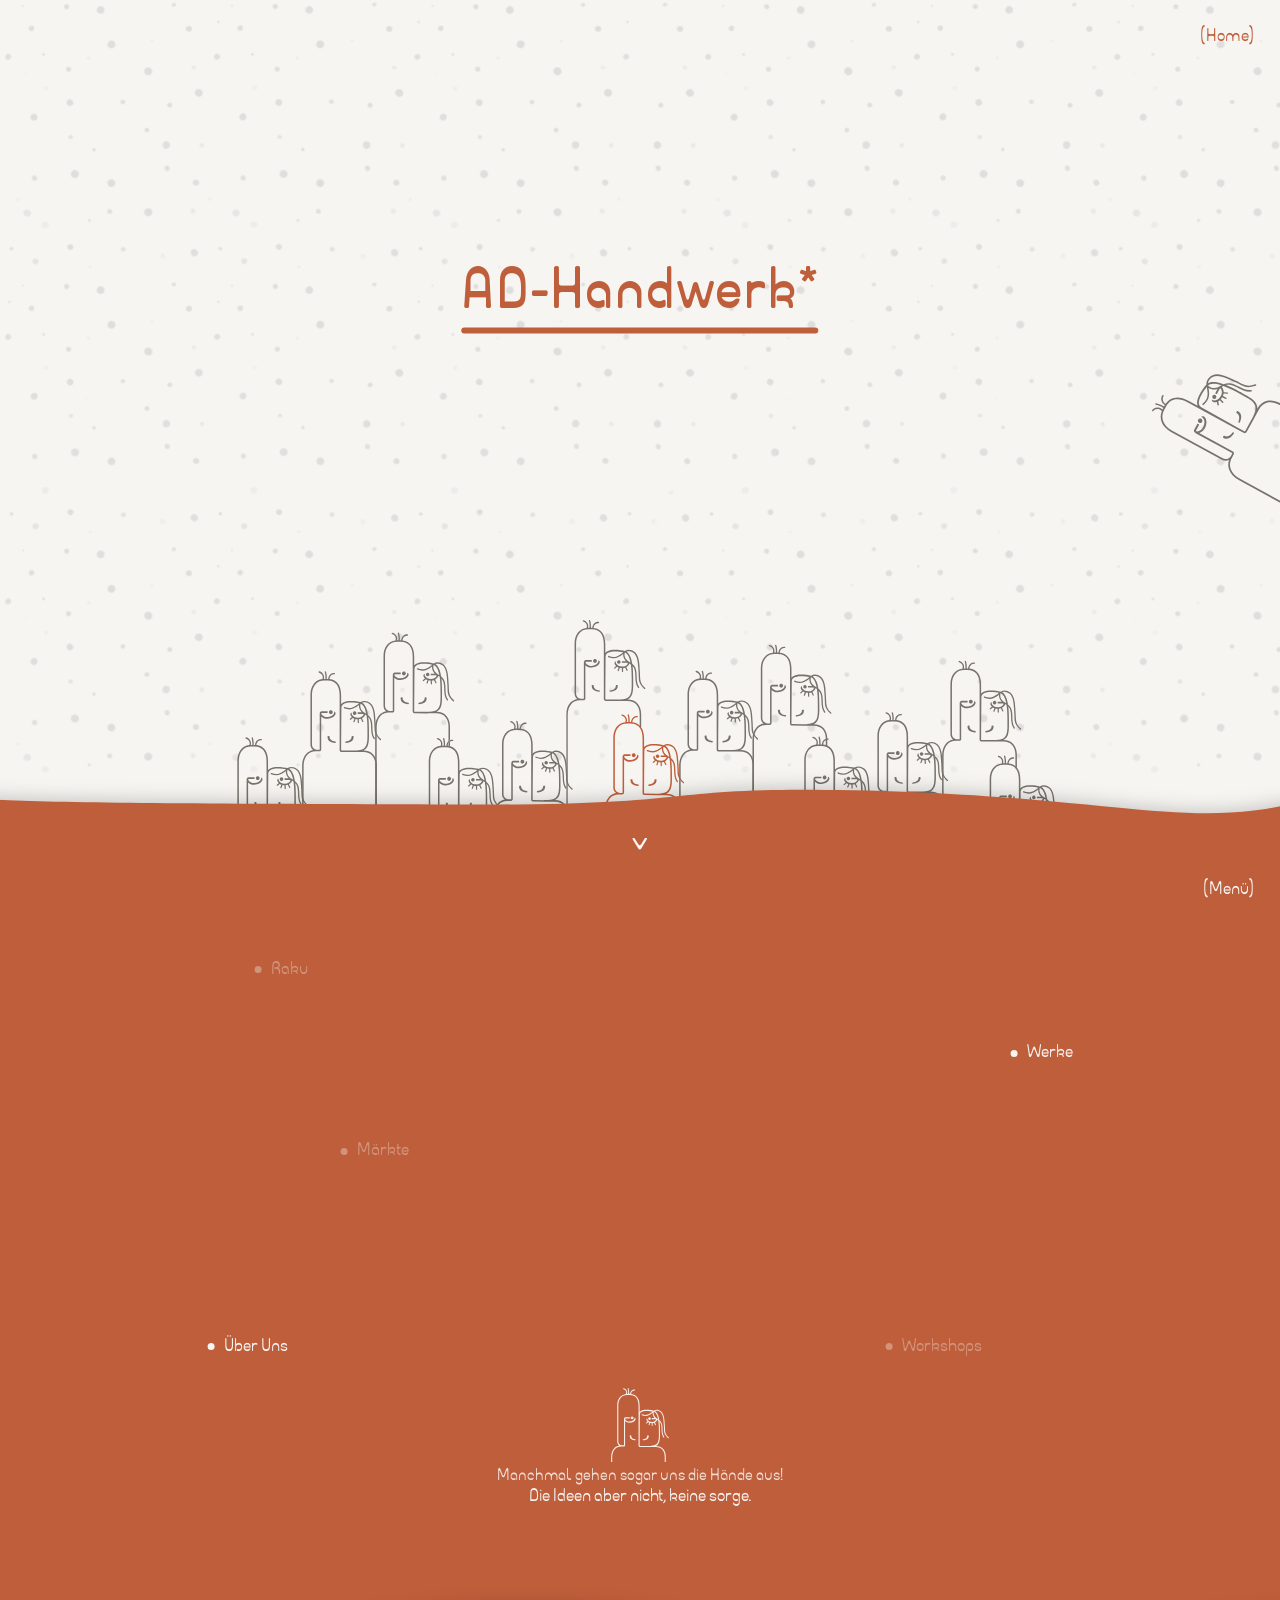
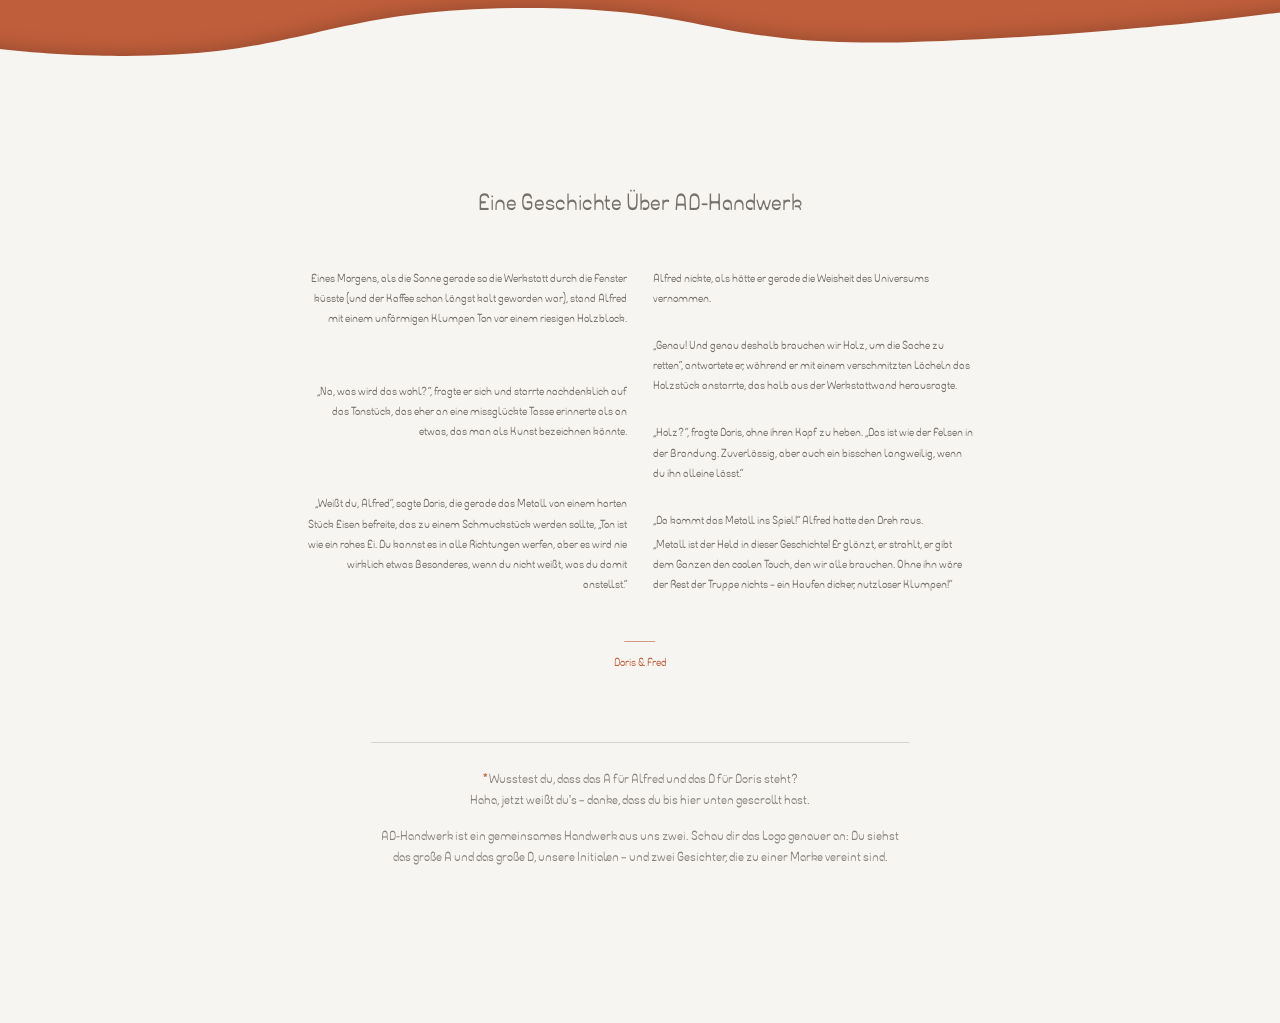
==== commit bf0c8fea: "Add files via upload" ====
--- a/index.html
+++ b/index.html
@@ -11,9 +11,9 @@
   <link rel="icon" type="image/png" sizes="192x192" href="media/favicon-192.png" />
   <link rel="apple-touch-icon" href="media/apple-touch-icon.png" />
   <link rel="shortcut icon" href="favicon.ico" />
-  <link rel="stylesheet" href="css/style.css?v=20261115200725" />
-  <link rel="stylesheet" href="css/dark.css?v=20261115200725" media="(prefers-color-scheme: dark)" />
-  <script src="js/seitenuebergang.js?v=20261115200725"></script>
+  <link rel="stylesheet" href="css/style.css?v=20261120000050" />
+  <link rel="stylesheet" href="css/dark.css?v=20261120000050" media="(prefers-color-scheme: dark)" />
+  <script src="js/seitenuebergang.js?v=20261120000050"></script>
 </head>
 <body>
 
@@ -92,7 +92,7 @@
       <a class="menu-item menu-item-aus mi-raku" aria-disabled="true" style="left:12.7%;top:22.5%"><img class="menu-hover-circle" style="width:7vw!important;height:7vw!important" src="media/ad_burger-menu-hover-circle.svg" alt=""/><span class="menu-dot"></span>Raku</a>
       <a class="menu-item menu-item-aus mi-maerkte" aria-disabled="true" style="left:20.9%;top:58.5%"><img class="menu-hover-circle" style="width:9vw!important;height:9vw!important" src="media/ad_burger-menu-hover-circle.svg" alt=""/><span class="menu-dot"></span>Märkte</a>
       <a href="ueber-uns.html" class="menu-item menu-item-page mi-ueber" style="left:8.2%;top:97.3%"><img class="menu-hover-circle" style="width:10vw!important;height:10vw!important" src="media/ad_burger-menu-hover-circle.svg" alt=""/><span class="menu-dot"></span>Über Uns</a>
-      <a class="menu-item menu-item-aus mi-werke" aria-disabled="true" style="left:84.7%;top:39.1%"><img class="menu-hover-circle" style="width:8.5vw!important;height:8.5vw!important" src="media/ad_burger-menu-hover-circle.svg" alt=""/><span class="menu-dot"></span>Werke</a>
+      <a href="werke.html" class="menu-item menu-item-page mi-werke" style="left:84.7%;top:39.1%"><img class="menu-hover-circle" style="width:8.5vw!important;height:8.5vw!important" src="media/ad_burger-menu-hover-circle.svg" alt=""/><span class="menu-dot"></span>Werke</a>
       <a class="menu-item menu-item-aus mi-workshops" aria-disabled="true" style="left:72.8%;top:97.3%"><img class="menu-hover-circle" style="width:11vw!important;height:11vw!important" src="media/ad_burger-menu-hover-circle.svg" alt=""/><span class="menu-dot"></span>Workshops</a>
     </div>
 
@@ -235,6 +235,6 @@
     <p class="not-found-sub">Wie unsere Keramik braucht auch Gutes im Web manchmal etwas Zeit.<br>Wir formen, feilen und gestalten – bald ist alles bereit.</p>
   </div>
 
-  <script src="js/main.js?v=20261115200725" defer></script>
+  <script src="js/main.js?v=20261120000050" defer></script>
 </body>
 </html>
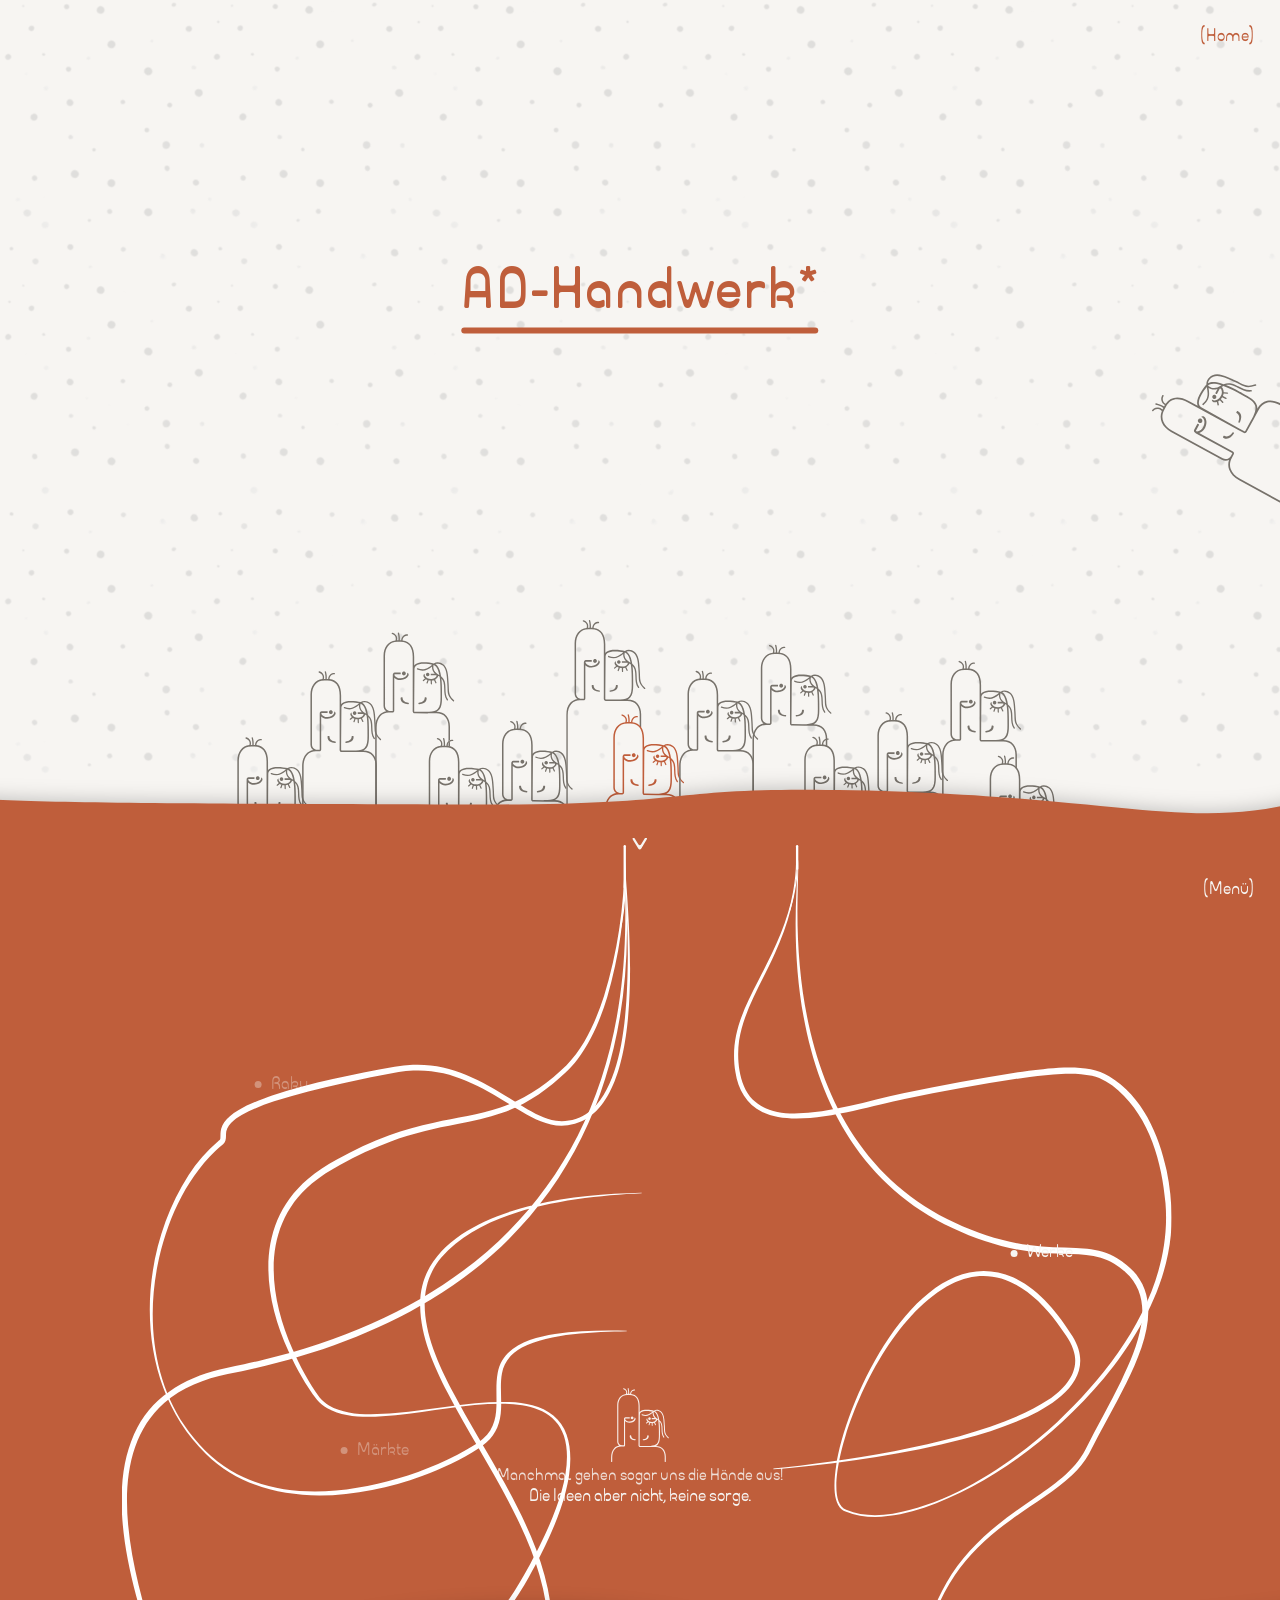
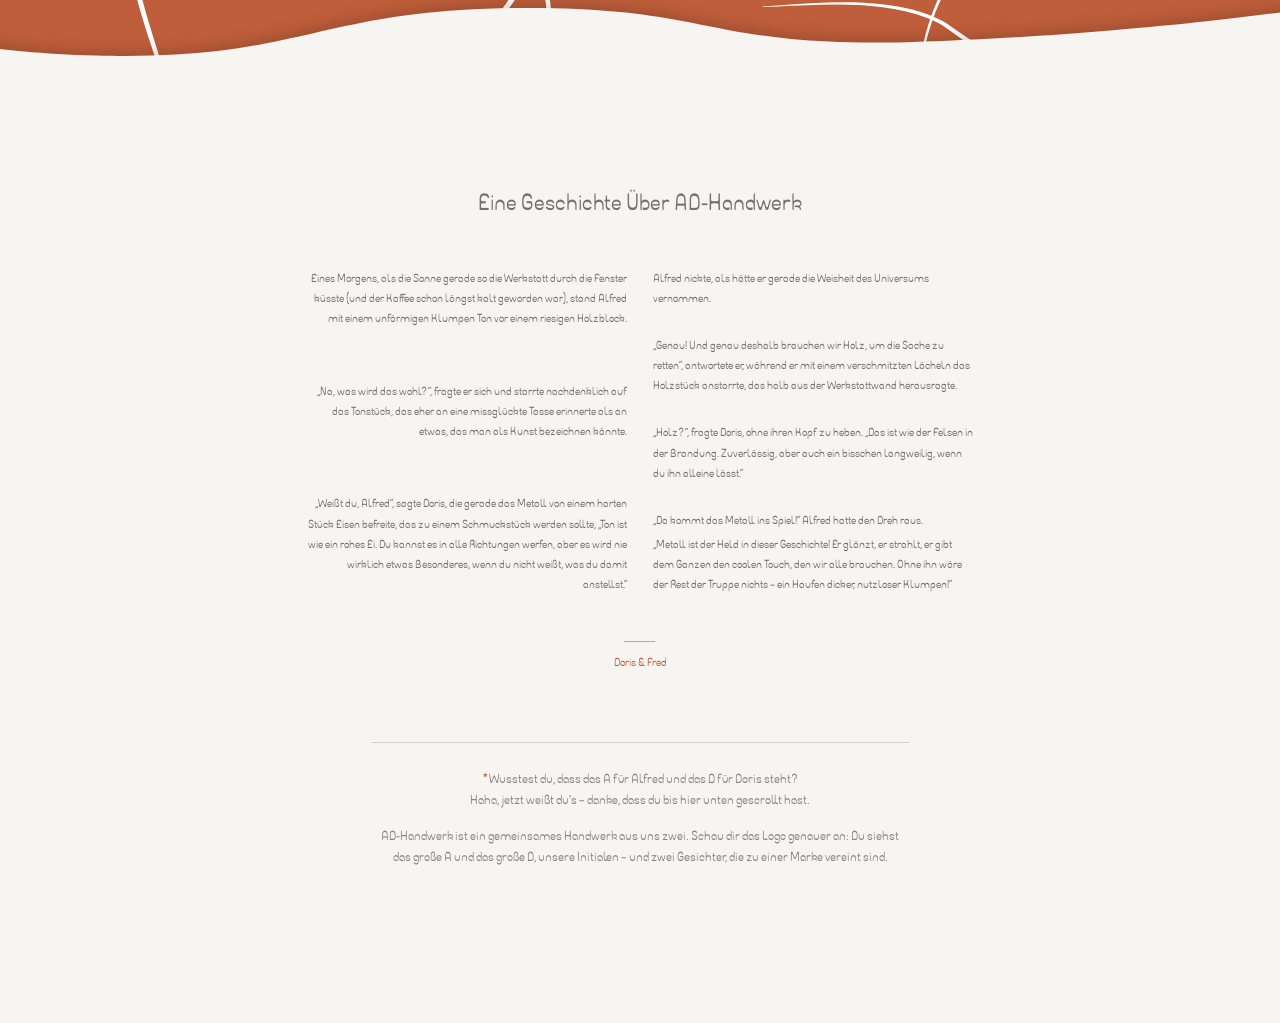
==== commit 21e86e53: "Add files via upload" ====
--- a/index.html
+++ b/index.html
@@ -11,9 +11,9 @@
   <link rel="icon" type="image/png" sizes="192x192" href="media/favicon-192.png" />
   <link rel="apple-touch-icon" href="media/apple-touch-icon.png" />
   <link rel="shortcut icon" href="favicon.ico" />
-  <link rel="stylesheet" href="css/style.css?v=20261120000050" />
-  <link rel="stylesheet" href="css/dark.css?v=20261120000050" media="(prefers-color-scheme: dark)" />
-  <script src="js/seitenuebergang.js?v=20261120000050"></script>
+  <link rel="stylesheet" href="css/style.css?v=20261120112631" />
+  <link rel="stylesheet" href="css/dark.css?v=20261120112631" media="(prefers-color-scheme: dark)" />
+  <script src="js/seitenuebergang.js?v=20261120112631"></script>
 </head>
 <body>
 
@@ -235,6 +235,6 @@
     <p class="not-found-sub">Wie unsere Keramik braucht auch Gutes im Web manchmal etwas Zeit.<br>Wir formen, feilen und gestalten – bald ist alles bereit.</p>
   </div>
 
-  <script src="js/main.js?v=20261120000050" defer></script>
+  <script src="js/main.js?v=20261120112631" defer></script>
 </body>
 </html>
--- a/css/dark.css
+++ b/css/dark.css
@@ -220,7 +220,55 @@
 .foto-close img:not(.back-hover-circle) { filter: var(--terra-filter) !important; }
 
 /* Über uns: Lampenschein größer (gleicher Mittelpunkt bei 23 % / 72,5 %) */
-.lampen-schein { left: calc(23% - 55vw); top: calc(72.5% - 55vw); width: 110vw; height: 110vw; }   /* quadratisch -> runder Schein ohne Kanten */
+.ueber-rahmen-wrap .lampen-schein { left: calc(23% - 55vw); top: calc(72.5% - 55vw); width: 110vw; height: 110vw; }   /* quadratisch -> runder Schein ohne Kanten */
 
 /* Startseite: Punkte-Hintergrund im Dunkeln dezenter (hell: 0.3) */
 .dots { opacity: 0.12; }
+
+/* ══════════ WERKE-SEITE ══════════ */
+html:has(.regal-wrap) { background: var(--flaeche) !important; }   /* unter der Seite (Impressum-Spalt, Überscrollen) dunkel wie die Welle */
+html:has(.regal-wrap) body { background: var(--hero-rosa) !important; }   /* helleres Dunkelgrau wie oben auf Über uns */
+html:has(.regal-wrap) body::before { opacity: 0.12; }   /* Punkte dezent wie auf der Startseite */
+/* Regal: Pfosten grau wie die Männchen, Kater etwas heller (eigene -dark.svg-Fassungen) */
+img.regal-svg[src*="regal_mittelteil"] { content: url('../media/ad_grafik_werke_regal_mittelteil-dark.svg'); }
+img.regal-svg[src*="regal_ende"] { content: url('../media/ad_grafik_werke_regal_ende-dark.svg'); }
+img.regal-svg[src*="regal_mobile_mitte"] { content: url('../media/ad_grafik_werke_regal_mobile_mitte-dark.svg'); }
+img.regal-svg[src*="regal_mobile_ende"] { content: url('../media/ad_grafik_werke_regal_mobile_ende-dark.svg'); }
+.werke-wave svg path, .werke-welle-oben-kante svg path { fill: var(--flaeche) !important; }
+.werke-welle-oben-fuell { background: var(--flaeche) !important; }
+/* Hover-Schild über den Werken (Computer) */
+.produkt-label { background: #2C2321; color: var(--sand); }
+/* Werk-Pop-up am Computer: dunkelgraue Fläche statt Beige/Terracotta, Schrift hellgrau */
+.produkt-overlay, .produkt-overlay.terracotta { background: #2C2321 !important; }
+.produkt-overlay .produkt-titel, .produkt-overlay .produkt-jahr, .produkt-overlay .produkt-liste,
+.produkt-overlay .produkt-masse, .produkt-overlay .produkt-titel-klein { color: var(--sand) !important; }
+/* Werk-Ansicht am Handy: Fläche dunkelgrau (wie das Foto auf Über uns), Titel und Pfeil dunkles Terracotta, Angaben hellgrau */
+.werk-foto-overlay .werk-titel { color: var(--terra) !important; }
+.werk-foto-overlay .foto-close img:not(.back-hover-circle) { filter: var(--terra-filter) !important; }
+.werk-karte-text { color: var(--sand) !important; }
+
+/* Werke: der schmale Streifen am unteren Rand (html::after, färbt die Safari-Leiste) – Wellenfarbe, nur 12 px hoch,
+   sonst steht er als dunkleres Rechteck über der Welle */
+html:has(.regal-wrap)::after { background: var(--flaeche) !important; z-index: -1 !important; }   /* hinter dem Seitenhintergrund: unsichtbar, färbt aber weiter die Safari-Leiste */
+
+/* Werke: Regal-Zeichnung „farbig abwedeln“ auf den Hintergrund – das LED-Licht hellt den dunklen Grund auf statt olivgrau zu wirken */
+@media (max-width: 768px) { img.regal-svg { mix-blend-mode: color-dodge; } }   /* nur am Handy: am Computer färbt es das Regal grell orange */
+
+/* Werke am Computer: oben kein dunkler Streifen (Abstand des Regals soll nicht aus dem body herausragen), Welle unten dunkel gefüllt */
+html:has(.regal-wrap) body { display: flow-root; }
+.werke-wave::after { background: var(--flaeche) !important; }
+
+
+/* Werk-Pop-up (Computer) im Dunkelmodus: Pfeile, Schließen-Kreuz und Punkte im dunklen Terracotta, Hover-Kreis weiß wie überall */
+.produkt-overlay .pop-pfeil img.pop-pfeil-icon,
+.produkt-overlay.pop-infoseite .pop-pfeil img.pop-pfeil-icon { filter: var(--terra-filter) !important; }
+.produkt-overlay .pop-pfeil-label { color: var(--terra); }
+.pop-punkt { background: var(--terra); filter: none; }
+.produkt-overlay .keine-fotos { color: var(--terra); }
+
+/* Auf den Foto-Seiten: Pfeile und Punkte weiß statt Terracotta, damit sie auf dem Foto lesbar sind */
+.produkt-overlay:not(.pop-infoseite) .pop-pfeil img.pop-pfeil-icon {
+  filter: brightness(0) invert(1) drop-shadow(0 1px 4px rgba(0, 0, 0, 0.5)) !important;
+}
+.produkt-overlay:not(.pop-infoseite) .pop-pfeil:hover img.pop-pfeil-icon { filter: var(--terra-filter) !important; }
+.produkt-overlay:not(.pop-infoseite) .pop-punkt { background: #F7F5F2; filter: drop-shadow(0 1px 3px rgba(0, 0, 0, 0.4)); }
